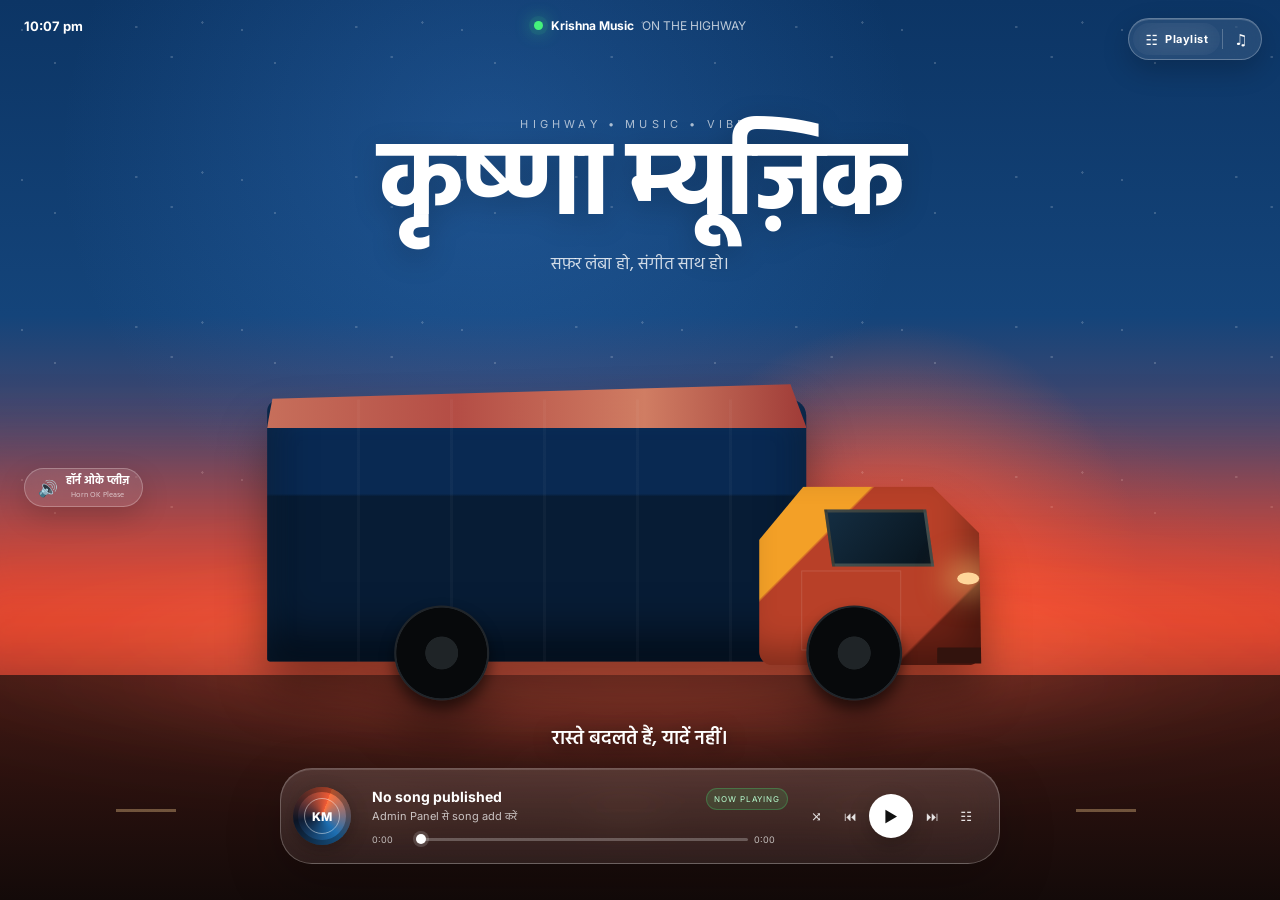
==== index.html @ d206cdb1 "Update index.html" ====
<!doctype html>
<html lang="hi">
<head>
  <meta charset="utf-8">
  <meta name="viewport" content="width=device-width,initial-scale=1,viewport-fit=cover">
  <meta name="theme-color" content="#061b3c">
  <title>Krishna Music — Highway Vibes</title>
  <meta name="description" content="Krishna Music — cinematic Indian highway music experience.">
  <link rel="preconnect" href="https://fonts.googleapis.com">
  <link rel="preconnect" href="https://fonts.gstatic.com" crossorigin>
  <link href="https://fonts.googleapis.com/css2?family=Hind:wght@400;500;600;700&family=Inter:wght@400;500;600;700;800&display=swap" rel="stylesheet">
  <link rel="stylesheet" href="style.css">
</head>
<body>
  <div class="scene" aria-hidden="true">
    <div class="sky-glow"></div>
    <div class="stars"></div>
    <div class="horizon"></div>
    <div class="road"></div>
    <div class="fog fog-a"></div>
    <div class="fog fog-b"></div>

    <div class="truck-wrap">
      <div class="truck">
        <div class="cargo">
          <div class="cargo-top"></div>
          <div class="cargo-lines"></div>
        </div>
        <div class="cab">
          <div class="windshield"></div>
          <div class="door"></div>
          <div class="bumper"></div>
          <div class="headlight"></div>
        </div>
        <div class="wheel w1"></div>
        <div class="wheel w2"></div>
      </div>
    </div>

    <div class="light-streak s1"></div>
    <div class="light-streak s2"></div>
  </div>

  <header class="topbar">
    <div id="clock" class="clock">--:--</div>

    <a class="brand-dot" href="#" aria-label="Krishna Music home">
      <span class="pulse-dot"></span>
      <strong>Krishna Music</strong>
     <span class="muted highway-status">
  <span class="highway-line"></span>
  ON THE HIGHWAY
</span>
    </a>

    <div class="top-media-pill">
  <button class="top-playlist-btn" id="topPlaylistBtn" type="button">
    <span class="playlist-icon">☷</span>
    <span>Playlist</span>
  </button>

  <span class="top-pill-divider"></span>

  <button class="sound-toggle" id="soundToggle" aria-label="Mute or unmute">
    <span id="soundIcon">♫</span>
  </button>
</div>
  </header>

  <main class="hero">
    <section class="title-zone">
      <p class="eyebrow">HIGHWAY • MUSIC • VIBES</p>
      <h1>कृष्णा म्यूज़िक</h1>
      <p class="tagline">सफ़र लंबा हो, संगीत साथ हो।</p>
    </section>

    <section class="quote-wrap" aria-live="polite">
      <p id="quote">रास्ते बदलते हैं, यादें नहीं।</p>
    </section>

    <section class="player glass">
      <div class="cover" aria-hidden="true">
        <div class="cover-ring"></div>
        <span>KM</span>
      </div>

      <div class="track-info">
        <div class="track-row">
          <div>
            <h2 id="trackTitle">Krishna Highway Mix</h2>
            <p id="trackArtist">Krishna Music</p>
          </div>
          <span class="track-badge">NOW PLAYING</span>
        </div>

        <div class="progress-wrap">
          <span id="currentTime">0:00</span>
          <input id="progress" type="range" min="0" max="100" value="0" aria-label="Song progress">
          <span id="duration">0:00</span>
        </div>
      </div>

      <div class="controls">
        <button class="ctrl" id="shuffleBtn" aria-label="Shuffle">⤨</button>
        <button class="ctrl" id="prevBtn" aria-label="Previous">⏮</button>
        <button class="play" id="playBtn" aria-label="Play or pause">▶</button>
        <button class="ctrl" id="nextBtn" aria-label="Next">⏭</button>
        <button class="ctrl" id="playlistBtn" aria-label="Playlist">☷</button>
      </div>
    </section>
  </main>

  <aside class="horn-pill" aria-label="Horn decoration">
    <button id="hornBtn" type="button">
      <span class="horn-icon">🔊</span>
      <span><strong>हॉर्न ओके प्लीज़</strong><small>Horn OK Please</small></span>
    </button>
  </aside>

  <div class="playlist-panel glass" id="playlistPanel" aria-hidden="true">
    <div class="playlist-head">
      <div>
        <small>KRISHNA MUSIC</small>
        <h3>Playlist</h3>
      </div>
      <button id="closePlaylist" aria-label="Close playlist">✕</button>
    </div>
    <div id="playlistList"></div>
    <div class="playlist-note-slider">
  <div class="playlist-note-track">
    🛣️ रास्ते बदलते रहें, संगीत चलता रहे। &nbsp;&nbsp; • &nbsp;&nbsp;
    🛣️ रास्ते बदलते रहें, संगीत चलता रहे।
  </div>
</div>
  </div>

  <audio id="audio" preload="metadata"></audio>
  <script src="app.js"></script>
</body>
</html>
---- style.css ----
:root{
  --bg1:#051936;
  --bg2:#0b3970;
  --sun:#ff7d43;
  --red:#e4472e;
  --glass:rgba(255,255,255,.11);
  --glass2:rgba(255,255,255,.18);
  --line:rgba(255,255,255,.28);
  --text:#fff;
  --muted:rgba(255,255,255,.72);
  --edge:24px;
}

*{box-sizing:border-box}
html,body{width:100%;height:100%;margin:0}
body{
  overflow:hidden;
  color:var(--text);
  background:#061a36;
  font-family:Inter,Hind,system-ui,sans-serif;
}
button,input{font:inherit}
button{color:inherit}
.scene{
  position:fixed; inset:0; overflow:hidden;
  background:
    radial-gradient(circle at 70% 63%, rgba(255,105,70,.72), transparent 23%),
    linear-gradient(180deg,#0c3565 0%,#14447a 35%,#a44c54 69%,#28110f 100%);
}
.sky-glow{
  position:absolute; inset:0;
  background:
    radial-gradient(ellipse at 38% 17%,rgba(63,135,220,.28),transparent 38%),
    radial-gradient(ellipse at 70% 70%,rgba(255,65,40,.28),transparent 30%);
  animation:breathe 8s ease-in-out infinite alternate;
}
.stars{
  position:absolute; inset:0 0 42% 0; opacity:.18;
  background-image:
    radial-gradient(circle at 10% 20%,#fff 0 1px,transparent 1.4px),
    radial-gradient(circle at 25% 42%,#fff 0 1px,transparent 1.4px),
    radial-gradient(circle at 62% 18%,#fff 0 1px,transparent 1.4px),
    radial-gradient(circle at 78% 38%,#fff 0 1px,transparent 1.4px),
    radial-gradient(circle at 92% 15%,#fff 0 1px,transparent 1.4px);
  background-size:220px 150px;
}
.horizon{
  position:absolute; left:-5%; right:-5%; bottom:18%;
  height:34%; filter:blur(32px);
  background:linear-gradient(180deg,rgba(255,84,51,.04),rgba(255,68,31,.82) 62%,rgba(110,33,23,.6));
}
.road{
  position:absolute; left:-10%; right:-10%; bottom:-6%;
  height:31%; background:linear-gradient(#3e1712,#090707);
  clip-path:polygon(4% 0,96% 0,100% 100%,0 100%);
}
.road::after{
  content:""; position:absolute; left:10%; right:10%; top:48%;
  height:3px; opacity:.35;
  background:repeating-linear-gradient(90deg,transparent 0 90px,#ffd394 90px 150px,transparent 150px 240px);
}
.fog{
  position:absolute; left:-10%; width:120%; height:26%; bottom:16%;
  filter:blur(22px); opacity:.75; mix-blend-mode:screen;
  background:radial-gradient(ellipse,rgba(255,82,58,.55),rgba(255,82,58,.1) 50%,transparent 72%);
}
.fog-a{animation:fogMove 16s linear infinite}
.fog-b{bottom:11%;opacity:.5;animation:fogMove 22s linear infinite reverse}

.truck-wrap{
  position:absolute;
  width:min(62vw,920px); height:min(31vw,430px);
  left:50%; top:47%;
  transform:translate(-50%,-15%);
  animation:truckFloat 5.5s ease-in-out infinite;
}
.truck{position:relative;width:100%;height:100%;filter:drop-shadow(0 30px 24px rgba(0,0,0,.38))}
.cargo{
  position:absolute; left:3%; top:9%; width:68%; height:66%;
  border-radius:12px 16px 4px 3px;
  background:linear-gradient(180deg,#092952 0 36%,#071c35 37% 100%);
  box-shadow:inset 0 -26px 45px rgba(0,0,0,.55), inset 0 10px 30px rgba(51,116,184,.24);
}
.cargo-top{
  position:absolute; left:0; top:-7%; width:100%; height:18%;
  background:linear-gradient(90deg,#c76f5b,#b44d45 35%,#d07d63 70%,#9f3b37);
  clip-path:polygon(1% 38%,97% 7%,100% 100%,0 100%);
  border-radius:15px 16px 0 0;
}
.cargo-lines{
  position:absolute;inset:0;opacity:.22;
  background:repeating-linear-gradient(90deg,transparent 0 90px,rgba(255,255,255,.14) 90px 93px);
}
.cab{
  position:absolute; right:7%; top:31%; width:28%; height:45%;
  background:linear-gradient(135deg,#f3a027 0 28%,#b84028 29% 78%,#692014 79%);
  clip-path:polygon(20% 0,78% 0,99% 26%,100% 100%,0 100%,0 30%);
  border-radius:14px;
  box-shadow:inset -16px -16px 32px rgba(0,0,0,.3);
}
.windshield{
  position:absolute;left:31%;top:13%;width:46%;height:32%;
  background:linear-gradient(135deg,#142d41,#08141d);
  border:3px solid rgba(255,215,140,.2);
  transform:skewX(8deg);
}
.door{
  position:absolute;left:19%;top:47%;width:45%;height:45%;
  border:1px solid rgba(255,255,255,.12);
}
.bumper{
  position:absolute;right:-5%;bottom:1%;width:25%;height:9%;
  background:#32130d;border-radius:2px 12px 12px 2px;
}
.headlight{
  position:absolute;right:1%;top:48%;width:10%;height:7%;
  border-radius:50%;
  background:#ffd69a;box-shadow:0 0 28px 12px rgba(255,203,116,.5);
}
.wheel{
  position:absolute;bottom:15%;width:12%;aspect-ratio:1;border-radius:50%;
  background:radial-gradient(circle,#1f2427 0 24%,#07090b 25% 67%,#20252a 68% 74%,#050607 75%);
  box-shadow:0 8px 14px rgba(0,0,0,.55);
}
.w1{left:19%}.w2{right:17%}
.light-streak{
  position:absolute;height:3px;border-radius:999px;filter:blur(1px);opacity:.35;
  background:linear-gradient(90deg,transparent,#ffd7aa,transparent);
  animation:streak 5s linear infinite;
}
.s1{width:38%;left:-40%;bottom:24%}.s2{width:24%;left:-30%;bottom:19%;animation-delay:2.4s}

.topbar{
  position:fixed;z-index:20;left:0;right:0;top:0;
  height:76px;padding:max(18px,env(safe-area-inset-top)) var(--edge) 0;
  display:grid;grid-template-columns:1fr auto 1fr;align-items:start;
  font-size:13px;
}
.clock{font-weight:700;text-transform:lowercase}
.brand-dot{justify-self:center;display:flex;gap:8px;align-items:center;color:#fff;text-decoration:none}
.brand-dot strong{font-size:12px}
.brand-dot .muted{color:var(--muted);font-size:12px}
.pulse-dot{width:9px;height:9px;border-radius:50%;background:#45f27b;box-shadow:0 0 0 5px rgba(69,242,123,.08),0 0 18px #45f27b;animation:pulse 1.8s infinite}
.glass-btn{
  justify-self:end;width:34px;height:34px;border-radius:50%;border:1px solid var(--line);
  background:rgba(255,255,255,.08);backdrop-filter:blur(14px);cursor:pointer
}

.hero{
  position:relative;z-index:10;min-height:100svh;
  display:flex;flex-direction:column;align-items:center;justify-content:space-between;
  padding:13vh 24px max(36px,env(safe-area-inset-bottom));
}
.title-zone{text-align:center;animation:rise .9s ease-out both}
.eyebrow{font-size:11px;letter-spacing:.38em;margin:0 0 8px;color:rgba(255,255,255,.65)}
.title-zone h1{
  margin:0;font-family:Hind,sans-serif;font-weight:700;
  font-size:clamp(64px,8.2vw,138px);line-height:.95;letter-spacing:-.04em;
  text-shadow:0 8px 30px rgba(0,0,0,.22);
}
.tagline{
  margin:12px 0 0;font-family:Hind,sans-serif;
  font-size:clamp(15px,1.3vw,21px);color:rgba(255,255,255,.8)
}
.quote-wrap{
  margin-top:auto;margin-bottom:14px;text-align:center;font-family:Hind,sans-serif;
  font-size:clamp(16px,1.5vw,24px);font-weight:600;text-shadow:0 4px 18px rgba(0,0,0,.5)
}
.quote-wrap p{margin:0}

.glass{
  background:linear-gradient(180deg,rgba(255,255,255,.15),rgba(255,255,255,.08));
  border:1px solid rgba(255,255,255,.24);
  box-shadow:0 20px 55px rgba(0,0,0,.22),inset 0 1px rgba(255,255,255,.14);
  backdrop-filter:blur(22px) saturate(130%);
}
.player{
  width:min(720px,92vw);min-height:96px;border-radius:32px;
  padding:11px 18px 11px 12px;display:grid;grid-template-columns:66px 1fr auto;gap:13px;align-items:center;
}
.cover{
  width:58px;height:58px;border-radius:50%;display:grid;place-items:center;
  background:conic-gradient(from 20deg,#ff733d,#1d6fb2,#101d34,#f05b35);
  box-shadow:inset 0 0 0 5px rgba(0,0,0,.3),0 5px 18px rgba(0,0,0,.25);
  font-weight:800;font-size:12px;position:relative;
}
.cover-ring{position:absolute;inset:11px;border:1px solid rgba(255,255,255,.45);border-radius:50%}
.track-info{min-width:0}
.track-row{display:flex;justify-content:space-between;gap:12px;align-items:start}
.track-info h2{font-size:14px;margin:0 0 3px;white-space:nowrap;overflow:hidden;text-overflow:ellipsis}
.track-info p{font-size:11px;margin:0;color:var(--muted)}
.track-badge{font-size:8px;letter-spacing:.11em;background:rgba(69,242,123,.12);border:1px solid rgba(69,242,123,.25);color:#b9ffd0;border-radius:999px;padding:5px 7px;white-space:nowrap}
.progress-wrap{margin-top:8px;display:grid;grid-template-columns:34px 1fr 34px;gap:8px;align-items:center;font-size:9px;color:rgba(255,255,255,.7)}
input[type=range]{appearance:none;width:100%;height:3px;border-radius:999px;background:rgba(255,255,255,.25);outline:none}
input[type=range]::-webkit-slider-thumb{appearance:none;width:10px;height:10px;border-radius:50%;background:#fff;box-shadow:0 0 0 3px rgba(255,255,255,.16)}
.controls{display:flex;align-items:center;gap:4px}
.ctrl,.play{border:0;background:transparent;cursor:pointer}
.ctrl{width:30px;height:30px;font-size:13px;opacity:.88}
.play{
  width:44px;height:44px;border-radius:50%;background:#fff;color:#111;
  display:grid;place-items:center;font-size:15px;box-shadow:0 8px 22px rgba(0,0,0,.24)
}

.horn-pill{position:fixed;z-index:20;left:24px;top:52%}
.horn-pill button{
  display:flex;align-items:center;gap:8px;padding:7px 13px;border-radius:999px;
  border:1px solid rgba(255,255,255,.25);background:rgba(255,255,255,.1);
  backdrop-filter:blur(16px);cursor:pointer;box-shadow:0 10px 28px rgba(0,0,0,.17)
}
.horn-pill strong,.horn-pill small{display:block;font-family:Hind,sans-serif;line-height:1}
.horn-pill strong{font-size:11px}.horn-pill small{font-size:8px;color:rgba(255,255,255,.65);margin-top:4px}

.playlist-panel{
  position:fixed;z-index:30;right:24px;bottom:24px;width:min(390px,calc(100vw - 32px));
  border-radius:26px;padding:20px;transform:translateY(125%);opacity:0;pointer-events:none;
  transition:.45s cubic-bezier(.2,.8,.2,1)
}
.playlist-panel.open{transform:none;opacity:1;pointer-events:auto}
.playlist-head{display:flex;justify-content:space-between;align-items:center;margin-bottom:12px}
.playlist-head small{letter-spacing:.18em;color:var(--muted)}
.playlist-head h3{margin:4px 0 0;font-size:24px}
.playlist-head button{border:0;background:rgba(255,255,255,.1);width:34px;height:34px;border-radius:50%;cursor:pointer}
.song-item{
  width:100%;border:0;background:rgba(255,255,255,.05);padding:11px 12px;margin:7px 0;border-radius:14px;
  display:flex;justify-content:space-between;text-align:left;cursor:pointer
}
.song-item.active{background:rgba(255,255,255,.14)}
.song-item span{font-size:12px;color:var(--muted)}
.playlist-note{font-size:11px;line-height:1.5;color:rgba(255,255,255,.65)}
code{color:#fff}

@keyframes breathe{to{transform:scale(1.04);opacity:.85}}
@keyframes pulse{0%,100%{transform:scale(1)}50%{transform:scale(1.45)}}
@keyframes fogMove{from{transform:translateX(-3%)}to{transform:translateX(7%)}}
@keyframes truckFloat{0%,100%{transform:translate(-50%,-15%) translateY(0)}50%{transform:translate(-50%,-15%) translateY(-8px)}}
@keyframes streak{from{transform:translateX(0)}to{transform:translateX(390vw)}}
@keyframes rise{from{opacity:0;transform:translateY(26px)}to{opacity:1;transform:none}}

@media (max-width:760px){
  :root{--edge:16px}
  .topbar{height:64px}
  .brand-dot .muted{display:none}
  .hero{padding-top:15vh;padding-bottom:26px}
  .eyebrow{font-size:9px}
  .tagline{font-size:14px}
  .truck-wrap{width:112vw;height:58vw;left:47%;top:43%}
  .player{grid-template-columns:56px 1fr;grid-template-areas:"cover info" "controls controls";padding:10px 12px;border-radius:26px}
  .cover{grid-area:cover;width:50px;height:50px}
  .track-info{grid-area:info}
  .controls{grid-area:controls;justify-content:center;margin-top:3px}
  .track-badge{display:none}
  .horn-pill{left:12px;top:auto;bottom:145px}
  .horn-pill strong{font-size:10px}
  .quote-wrap{margin-bottom:10px}
}
@media (max-height:650px){
  .hero{padding-top:11vh;padding-bottom:14px}
  .tagline{display:none}
  .quote-wrap{margin-bottom:8px;font-size:15px}
  .player{min-height:82px}
}
/* ===== Krishna Music Playlist Message Slider ===== */

.playlist-note-slider {
  width: 100%;
  margin-top: 14px;
  overflow: hidden;
  border: 1px solid rgba(255,255,255,0.16);
  border-radius: 14px;
  background: rgba(255,255,255,0.07);
  padding: 9px 0;
  position: relative;
}

.playlist-note-track {
  display: inline-block;
  white-space: nowrap;
  padding-left: 100%;
  font-size: 12px;
  font-weight: 600;
  letter-spacing: .3px;
  color: rgba(255,255,255,.8);
  animation: krishnaNoteSlide 12s linear infinite;
}

@keyframes krishnaNoteSlide {
  from {
    transform: translateX(0);
  }
  to {
    transform: translateX(-100%);
  }
}

.playlist-note-slider:hover .playlist-note-track {
  animation-play-state: paused;
}
/* ===== Top Right Playlist Button ===== */

.top-playlist-btn{
  position:fixed;
  top:20px;
  right:68px;
  z-index:25;

  height:36px;
  padding:0 14px;

  display:flex;
  align-items:center;
  gap:7px;

  border-radius:999px;
  border:1px solid rgba(255,255,255,.28);

  background:rgba(255,255,255,.10);
  backdrop-filter:blur(16px);

  color:#fff;
  font-size:11px;
  font-weight:700;
  letter-spacing:.04em;

  cursor:pointer;

  box-shadow:
    0 8px 25px rgba(0,0,0,.20),
    inset 0 1px rgba(255,255,255,.16);

  animation:playlistBtnGlow 2.5s ease-in-out infinite;
  transition:.25s ease;
}

.top-playlist-btn:hover{
  transform:translateY(-2px) scale(1.04);
  background:rgba(255,255,255,.18);
}

.playlist-icon{
  font-size:15px;
  animation:playlistIconMove 1.8s ease-in-out infinite;
}

@keyframes playlistBtnGlow{
  0%,100%{
    box-shadow:
      0 8px 25px rgba(0,0,0,.20),
      0 0 0 0 rgba(255,255,255,.12);
  }

  50%{
    box-shadow:
      0 10px 30px rgba(0,0,0,.24),
      0 0 0 5px rgba(255,255,255,.05);
  }
}

@keyframes playlistIconMove{
  0%,100%{transform:translateX(0)}
  50%{transform:translateX(2px)}
}

@media(max-width:760px){
  .top-playlist-btn{
    right:58px;
    top:16px;
    height:32px;
    padding:0 10px;
    font-size:10px;
  }
}
/* ===== Premium Sound / Mute Button ===== */

.sound-toggle.glass-btn{
  position: fixed;
  top: 20px;
  right: 22px;
  z-index: 25;

  width: 38px;
  height: 38px;
  border-radius: 50%;

  display: grid;
  place-items: center;

  border: 1px solid rgba(255,255,255,.30);
  background: rgba(255,255,255,.10);
  backdrop-filter: blur(16px);

  box-shadow:
    0 8px 25px rgba(0,0,0,.20),
    inset 0 1px rgba(255,255,255,.18);

  cursor: pointer;
  transition: .25s ease;

  animation: soundGlow 2.4s ease-in-out infinite;
}

.sound-toggle.glass-btn:hover{
  transform: scale(1.08);
  background: rgba(255,255,255,.18);
}

.sound-toggle.glass-btn #soundIcon{
  font-size: 16px;
  display: inline-block;
  animation: soundBounce 1.8s ease-in-out infinite;
}

@keyframes soundGlow{
  0%,100%{
    box-shadow:
      0 8px 25px rgba(0,0,0,.20),
      0 0 0 0 rgba(255,255,255,.12);
  }

  50%{
    box-shadow:
      0 10px 30px rgba(0,0,0,.24),
      0 0 0 5px rgba(255,255,255,.05);
  }
}

@keyframes soundBounce{
  0%,100%{
    transform: scale(1);
  }

  50%{
    transform: scale(1.12);
  }
}

@media(max-width:760px){
  .sound-toggle.glass-btn{
    top:16px;
    right:16px;
    width:34px;
    height:34px;
  }

  .sound-toggle.glass-btn #soundIcon{
    font-size:14px;
  }
}
.horn-pill button{
  transition:.25s ease;
  animation:hornGlow 2.8s ease-in-out infinite;
}

.horn-pill button:hover{
  transform:translateY(-2px) scale(1.04);
  background:rgba(255,255,255,.16);
}

.horn-pill button:active{
  transform:scale(.96);
}

.horn-icon{
  display:inline-block;
  animation:hornShake 2.2s ease-in-out infinite;
}

@keyframes hornGlow{
  0%,100%{
    box-shadow:0 10px 28px rgba(0,0,0,.17);
  }
  50%{
    box-shadow:
      0 12px 32px rgba(0,0,0,.22),
      0 0 0 5px rgba(255,255,255,.05);
  }
}

@keyframes hornShake{
  0%,85%,100%{transform:rotate(0)}
  90%{transform:rotate(-10deg)}
  95%{transform:rotate(10deg)}
}
/* ===== Combined Playlist + Sound Pill ===== */

.top-media-pill{
  position:fixed;
  top:18px;
  right:18px;
  z-index:30;

  display:flex;
  align-items:center;
  gap:2px;

  height:42px;
  padding:4px;

  border-radius:999px;
  border:1px solid rgba(255,255,255,.28);

  background:rgba(255,255,255,.10);
  backdrop-filter:blur(18px);

  box-shadow:
    0 10px 28px rgba(0,0,0,.20),
    inset 0 1px rgba(255,255,255,.16);

  animation:mediaPillGlow 2.8s ease-in-out infinite;
}

/* Playlist */
.top-media-pill .top-playlist-btn{
  position:static;
  height:32px;

  padding:0 12px;

  display:flex;
  align-items:center;
  gap:7px;

  border:0;
  border-radius:999px;

  background:transparent;
  color:#fff;

  font-size:11px;
  font-weight:700;

  cursor:pointer;

  box-shadow:none;
  animation:none;
  transition:.25s ease;
}

/* Sound */
.top-media-pill .sound-toggle{
  position:static;

  width:32px;
  height:32px;

  display:grid;
  place-items:center;

  border:0;
  border-radius:50%;

  background:transparent;
  color:#fff;

  cursor:pointer;

  box-shadow:none;
  animation:none;
  transition:.25s ease;
}

/* Divider */
.top-pill-divider{
  width:1px;
  height:20px;
  background:rgba(255,255,255,.24);
}

/* Hover */
.top-media-pill button:hover{
  background:rgba(255,255,255,.14);
  transform:scale(1.04);
}

/* Playlist Icon */
.top-media-pill .playlist-icon{
  display:inline-block;
  font-size:14px;
  animation:playlistMiniMove 1.8s ease-in-out infinite;
}

/* Sound Icon */
.top-media-pill #soundIcon{
  display:inline-block;
  font-size:15px;
  animation:soundMiniPulse 1.7s ease-in-out infinite;
}

/* Main Pill Glow */
@keyframes mediaPillGlow{
  0%,100%{
    box-shadow:
      0 10px 28px rgba(0,0,0,.20),
      0 0 0 0 rgba(255,255,255,.10);
  }

  50%{
    box-shadow:
      0 12px 32px rgba(0,0,0,.24),
      0 0 0 5px rgba(255,255,255,.04);
  }
}

/* Playlist animation */
@keyframes playlistMiniMove{
  0%,100%{
    transform:translateX(0);
  }

  50%{
    transform:translateX(2px);
  }
}

/* Sound animation */
@keyframes soundMiniPulse{
  0%,100%{
    transform:scale(1);
  }

  50%{
    transform:scale(1.15);
  }
}

/* Mobile */
@media(max-width:760px){
  .top-media-pill{
    top:14px;
    right:14px;
    height:36px;
    padding:3px;
  }

  .top-media-pill .top-playlist-btn{
    height:28px;
    padding:0 9px;
    font-size:10px;
  }

  .top-media-pill .sound-toggle{
    width:28px;
    height:28px;
  }

  .top-pill-divider{
    height:17px;
  }
}
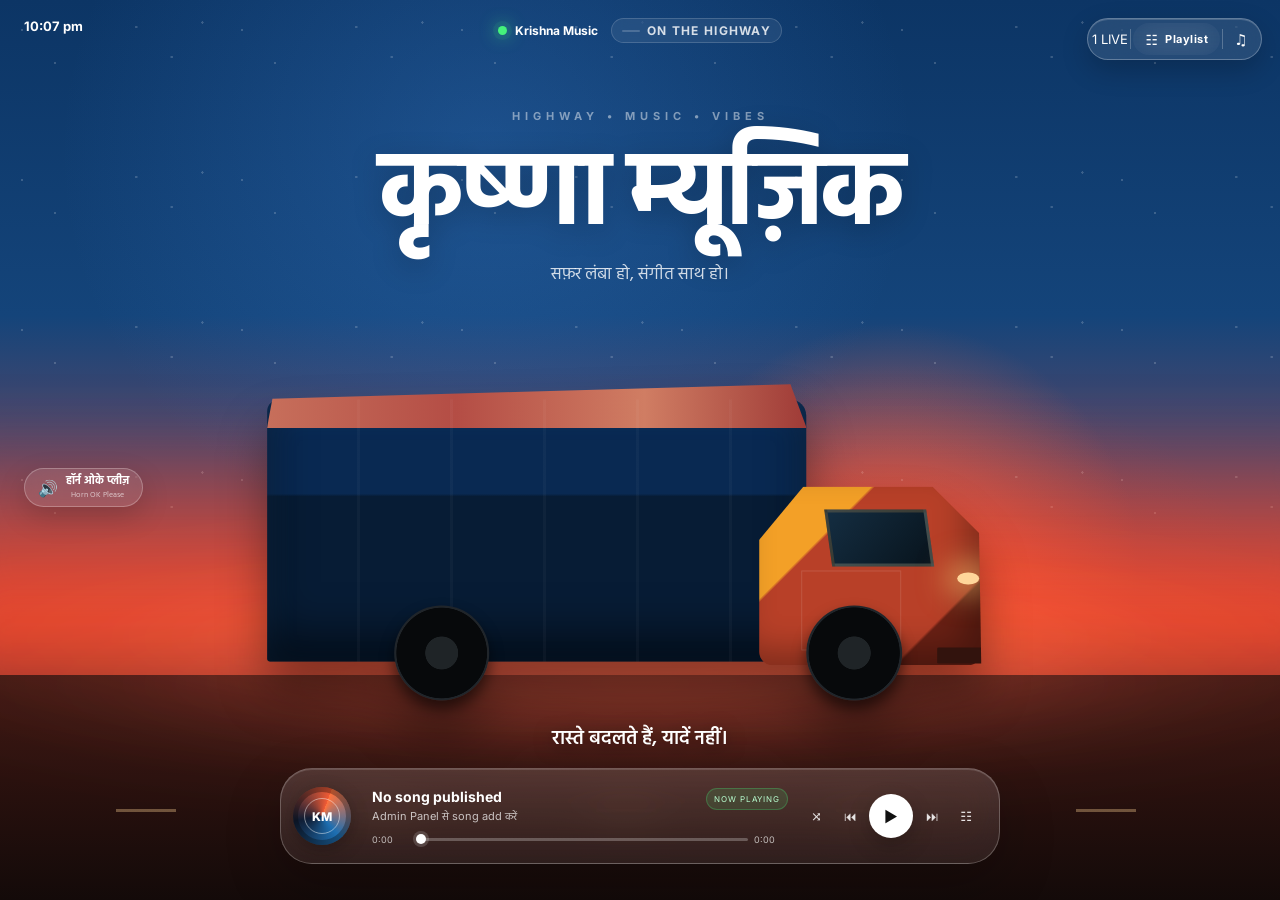
==== commit 7798dc13: "Update index.html" ====
--- a/index.html
+++ b/index.html
@@ -53,7 +53,16 @@
 </span>
     </a>
 
-    <div class="top-media-pill">
+   <div class="top-media-pill">
+
+  <div class="top-live-listeners">
+    <span class="live-user-dot"></span>
+    <span id="liveListenerCount">1</span>
+    <span>LIVE</span>
+  </div>
+
+  <span class="top-pill-divider"></span>
+
   <button class="top-playlist-btn" id="topPlaylistBtn" type="button">
     <span class="playlist-icon">☷</span>
     <span>Playlist</span>
@@ -64,6 +73,7 @@
   <button class="sound-toggle" id="soundToggle" aria-label="Mute or unmute">
     <span id="soundIcon">♫</span>
   </button>
+
 </div>
   </header>
 
--- a/style.css
+++ b/style.css
@@ -646,3 +646,80 @@
     height:17px;
   }
 }
+/* ===== ON THE HIGHWAY PREMIUM STATUS ===== */
+
+.highway-status{
+  position:relative;
+  display:inline-flex;
+  align-items:center;
+  gap:7px;
+
+  padding:4px 10px;
+  margin-left:5px;
+
+  border:1px solid rgba(255,255,255,.16);
+  border-radius:999px;
+
+  background:rgba(255,255,255,.07);
+  backdrop-filter:blur(8px);
+
+  color:rgba(255,255,255,.82) !important;
+
+  font-size:9px;
+  font-weight:700;
+  letter-spacing:1.3px;
+  text-transform:uppercase;
+
+  overflow:hidden;
+}
+
+/* moving highway line */
+.highway-line{
+  width:18px;
+  height:2px;
+  position:relative;
+  overflow:hidden;
+
+  border-radius:10px;
+  background:rgba(255,255,255,.18);
+}
+
+.highway-line::after{
+  content:"";
+  position:absolute;
+  width:7px;
+  height:2px;
+
+  left:-8px;
+  top:0;
+
+  border-radius:10px;
+  background:#fff;
+
+  animation:highwayDrive 1.3s linear infinite;
+}
+
+@keyframes highwayDrive{
+  0%{
+    left:-8px;
+  }
+
+  100%{
+    left:20px;
+  }
+}
+/* ===== Fix HIGHWAY • MUSIC • VIBES spacing ===== */
+
+.eyebrow{
+  display:block;
+  margin-bottom:18px !important;
+  transform:translateY(-8px);
+  letter-spacing:5px;
+  font-size:11px;
+  font-weight:700;
+  opacity:.72;
+}
+
+.title-zone h1{
+  margin-top:0 !important;
+}
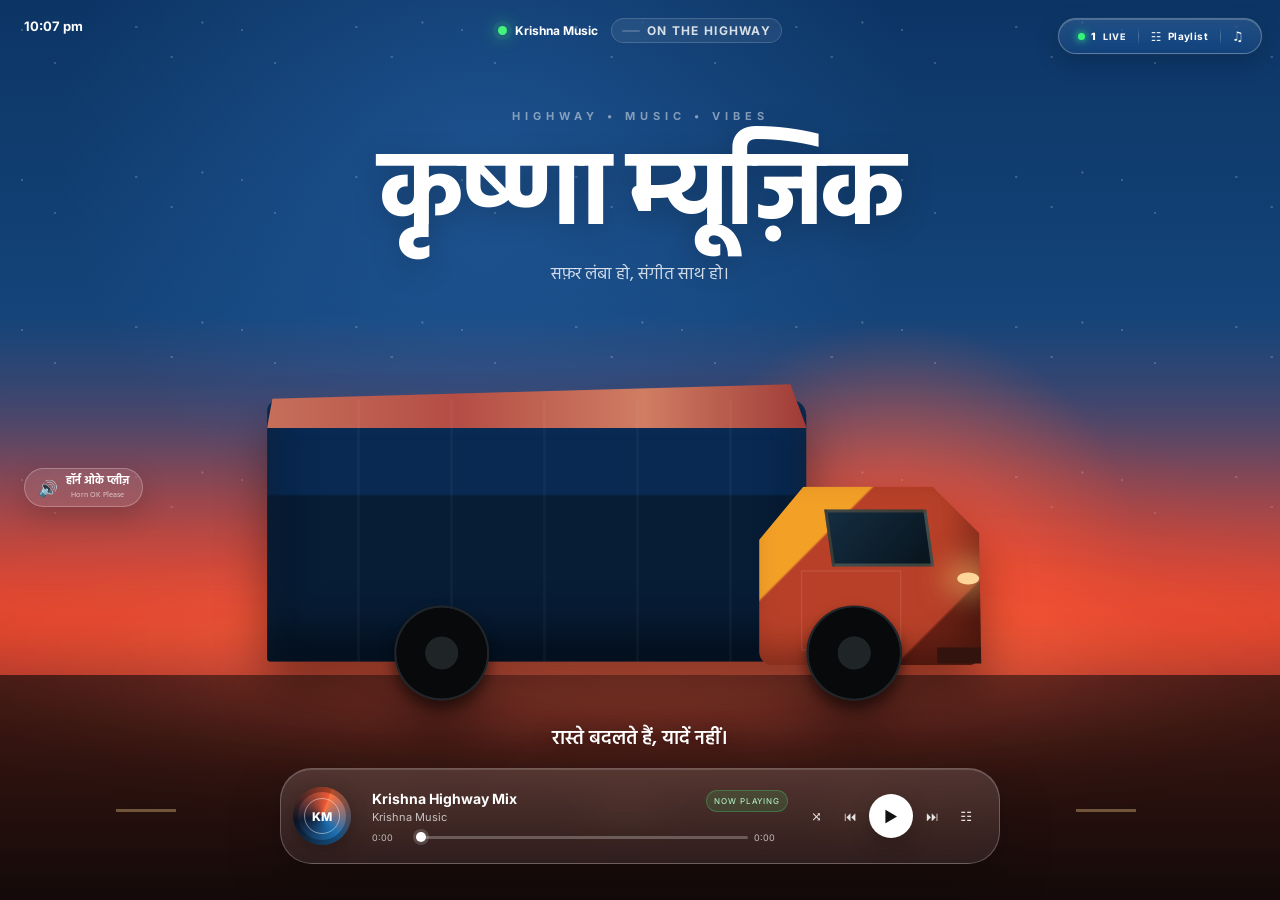
==== commit a25d9b27: "Add files via upload" ====
--- a/index.html
+++ b/index.html
@@ -135,6 +135,13 @@
       </div>
       <button id="closePlaylist" aria-label="Close playlist">✕</button>
     </div>
+    <div class="youtube-embed-wrap" id="youtubeEmbedWrap">
+      <div id="youtubePlayer"></div>
+    </div>
+    <div class="youtube-playlist-status">
+      <span class="yt-dot"></span>
+      <span>YouTube Music • Indian truck on the road</span>
+    </div>
     <div id="playlistList"></div>
     <div class="playlist-note-slider">
   <div class="playlist-note-track">
@@ -144,7 +151,7 @@
 </div>
   </div>
 
-  <audio id="audio" preload="metadata"></audio>
+  <script src="https://www.youtube.com/iframe_api"></script>
   <script src="app.js"></script>
 </body>
 </html>
--- a/style.css
+++ b/style.css
@@ -723,3 +723,354 @@
 .title-zone h1{
   margin-top:0 !important;
 }
+/* ===== Thin Top Media Pill ===== */
+
+.top-media-pill{
+  height:28px !important;
+  padding:2px 7px !important;
+
+  border-radius:999px !important;
+  border:1px solid rgba(255,255,255,.22) !important;
+
+  background:rgba(255,255,255,.07) !important;
+  backdrop-filter:blur(10px);
+
+  display:flex;
+  align-items:center;
+  gap:3px;
+
+  box-shadow:
+    0 5px 14px rgba(0,0,0,.14),
+    inset 0 1px rgba(255,255,255,.10);
+}
+
+.top-live-listeners{
+  height:24px !important;
+  padding:0 8px !important;
+  font-size:9px !important;
+}
+
+.top-media-pill .top-playlist-btn{
+  height:24px !important;
+  padding:0 8px !important;
+
+  font-size:9px !important;
+  gap:5px !important;
+}
+
+.top-media-pill .sound-toggle{
+  width:25px !important;
+  height:24px !important;
+
+  font-size:13px !important;
+}
+
+.top-pill-divider{
+  height:14px !important;
+  opacity:.75;
+}
+
+.live-user-dot{
+  width:6px !important;
+  height:6px !important;
+}
+
+.top-media-pill .playlist-icon{
+  font-size:11px !important;
+}
+
+.top-media-pill #soundIcon{
+  font-size:12px !important;
+}
+/* ===== Final Fix: Live + Playlist + Sound Pill ===== */
+
+.top-media-pill{
+  height:34px !important;
+  padding:3px 8px !important;
+
+  border-radius:999px !important;
+  border:1px solid rgba(255,255,255,.24) !important;
+
+  background:rgba(255,255,255,.08) !important;
+  backdrop-filter:blur(12px);
+
+  gap:3px !important;
+
+  box-shadow:
+    0 6px 18px rgba(0,0,0,.16),
+    inset 0 1px 0 rgba(255,255,255,.12) !important;
+}
+
+.top-live-listeners{
+  height:28px !important;
+  padding:0 9px !important;
+  font-size:9px !important;
+  gap:5px !important;
+}
+
+.top-media-pill .top-playlist-btn{
+  height:28px !important;
+  padding:0 10px !important;
+  font-size:10px !important;
+  gap:6px !important;
+}
+
+.top-media-pill .sound-toggle{
+  width:29px !important;
+  height:28px !important;
+  font-size:14px !important;
+}
+
+.top-pill-divider{
+  height:17px !important;
+  background:rgba(255,255,255,.22) !important;
+}
+
+.live-user-dot{
+  width:7px !important;
+  height:7px !important;
+}
+
+.top-media-pill .playlist-icon{
+  font-size:12px !important;
+}
+
+.top-media-pill #soundIcon{
+  font-size:13px !important;
+}
+/* ===== FINAL PREMIUM TOP MEDIA PILL ===== */
+
+.top-media-pill{
+  height:36px !important;
+  padding:3px 8px !important;
+
+  display:flex !important;
+  align-items:center !important;
+  gap:0 !important;
+
+  border-radius:999px !important;
+  border:1px solid rgba(255,255,255,.26) !important;
+
+  background:
+    linear-gradient(
+      180deg,
+      rgba(255,255,255,.12),
+      rgba(255,255,255,.055)
+    ) !important;
+
+  backdrop-filter:blur(16px) saturate(140%) !important;
+
+  box-shadow:
+    0 8px 24px rgba(0,0,0,.18),
+    inset 0 1px 0 rgba(255,255,255,.18),
+    0 0 0 1px rgba(255,255,255,.03) !important;
+
+  overflow:hidden !important;
+}
+
+
+/* ===== LIVE AREA ===== */
+
+.top-live-listeners{
+  height:30px !important;
+  padding:0 11px !important;
+
+  display:flex !important;
+  align-items:center !important;
+  gap:6px !important;
+
+  border:0 !important;
+  border-radius:0 !important;
+  background:transparent !important;
+
+  color:rgba(255,255,255,.92) !important;
+  font-size:9px !important;
+  font-weight:800 !important;
+  letter-spacing:.7px !important;
+}
+
+.live-user-dot{
+  width:7px !important;
+  height:7px !important;
+
+  border-radius:50% !important;
+  background:#34f47b !important;
+
+  box-shadow:
+    0 0 7px rgba(52,244,123,.95),
+    0 0 14px rgba(52,244,123,.45) !important;
+
+  animation:premiumLivePulse 1.5s ease-in-out infinite !important;
+}
+
+#liveListenerCount{
+  font-size:10px !important;
+  font-weight:900 !important;
+  color:#fff !important;
+}
+
+
+/* ===== PLAYLIST - REMOVE INNER PILL ===== */
+
+.top-media-pill .top-playlist-btn{
+  position:static !important;
+
+  height:30px !important;
+  padding:0 11px !important;
+
+  display:flex !important;
+  align-items:center !important;
+  gap:6px !important;
+
+  border:0 !important;
+  outline:0 !important;
+  border-radius:0 !important;
+
+  background:transparent !important;
+
+  box-shadow:none !important;
+  animation:none !important;
+
+  color:#fff !important;
+  font-size:10px !important;
+  font-weight:700 !important;
+
+  cursor:pointer !important;
+}
+
+
+/* ===== SOUND - NO EXTRA CIRCLE ===== */
+
+.top-media-pill .sound-toggle{
+  position:static !important;
+
+  width:31px !important;
+  height:30px !important;
+
+  display:grid !important;
+  place-items:center !important;
+
+  border:0 !important;
+  outline:0 !important;
+  border-radius:0 !important;
+
+  background:transparent !important;
+
+  box-shadow:none !important;
+  animation:none !important;
+
+  cursor:pointer !important;
+}
+
+
+/* ===== DIVIDERS ===== */
+
+.top-pill-divider{
+  width:1px !important;
+  height:17px !important;
+
+  margin:0 1px !important;
+
+  background:linear-gradient(
+    transparent,
+    rgba(255,255,255,.32),
+    transparent
+  ) !important;
+}
+
+
+/* ===== ICONS ===== */
+
+.top-media-pill .playlist-icon{
+  font-size:12px !important;
+  opacity:.9;
+}
+
+.top-media-pill #soundIcon{
+  font-size:13px !important;
+  opacity:.95;
+}
+
+
+/* ===== HOVER ONLY - NO NEW PILL ===== */
+
+.top-media-pill .top-playlist-btn:hover,
+.top-media-pill .sound-toggle:hover{
+  background:rgba(255,255,255,.06) !important;
+  border-radius:0 !important;
+  transform:none !important;
+}
+
+
+/* ===== LIVE ANIMATION ===== */
+
+@keyframes premiumLivePulse{
+  0%,100%{
+    transform:scale(1);
+    opacity:1;
+  }
+
+  50%{
+    transform:scale(1.28);
+    opacity:.72;
+  }
+}
+/* ONLY REMOVE PLAYLIST INNER BACKGROUND */
+.top-media-pill .top-playlist-btn,
+.top-media-pill .top-playlist-btn:hover,
+.top-media-pill .top-playlist-btn:focus,
+.top-media-pill .top-playlist-btn:active{
+    background: transparent !important;
+    background-color: transparent !important;
+    box-shadow: none !important;
+    border: none !important;
+    outline: none !important;
+}
+/* ===== FORCE REMOVE PLAYLIST BOX ONLY ===== */
+
+.top-media-pill #topPlaylistBtn,
+.top-media-pill #topPlaylistBtn:hover,
+.top-media-pill #topPlaylistBtn:focus,
+.top-media-pill #topPlaylistBtn:active {
+    background: none !important;
+    background-image: none !important;
+    background-color: transparent !important;
+
+    border: 0 !important;
+    outline: 0 !important;
+    box-shadow: none !important;
+
+    border-radius: 0 !important;
+    filter: none !important;
+    backdrop-filter: none !important;
+}
+
+/* Agar box ::before / ::after se aa raha ho */
+.top-media-pill #topPlaylistBtn::before,
+.top-media-pill #topPlaylistBtn::after {
+    content: none !important;
+    display: none !important;
+    background: none !important;
+    box-shadow: none !important;
+    border: 0 !important;
+}
+
+/* Playlist ke andar ke elements ka background bhi remove */
+.top-media-pill #topPlaylistBtn span,
+.top-media-pill #topPlaylistBtn .playlist-icon {
+    background: transparent !important;
+    background-image: none !important;
+    border: 0 !important;
+    box-shadow: none !important;
+}
+
+
+/* ===== YOUTUBE MUSIC PLAYLIST INTEGRATION ===== */
+.youtube-embed-wrap{width:100%;aspect-ratio:16/9;border-radius:16px;overflow:hidden;background:#000;margin:4px 0 10px;box-shadow:0 12px 28px rgba(0,0,0,.22)}
+.youtube-embed-wrap iframe{width:100%;height:100%;display:block;border:0}
+.youtube-playlist-status{display:flex;align-items:center;gap:8px;padding:8px 10px;margin-bottom:8px;border:1px solid rgba(255,255,255,.1);border-radius:12px;background:rgba(255,255,255,.05);font-size:11px;color:rgba(255,255,255,.72)}
+.yt-dot{width:7px;height:7px;border-radius:50%;background:#ff0033;box-shadow:0 0 10px rgba(255,0,51,.7);flex:0 0 auto}
+#playlistList{max-height:180px;overflow:auto;padding-right:2px}
+.song-item{color:#fff}
+.song-item strong{font-weight:700}
+@media(max-width:600px){.playlist-panel{right:16px;bottom:16px;padding:16px}.youtube-embed-wrap{border-radius:14px}}
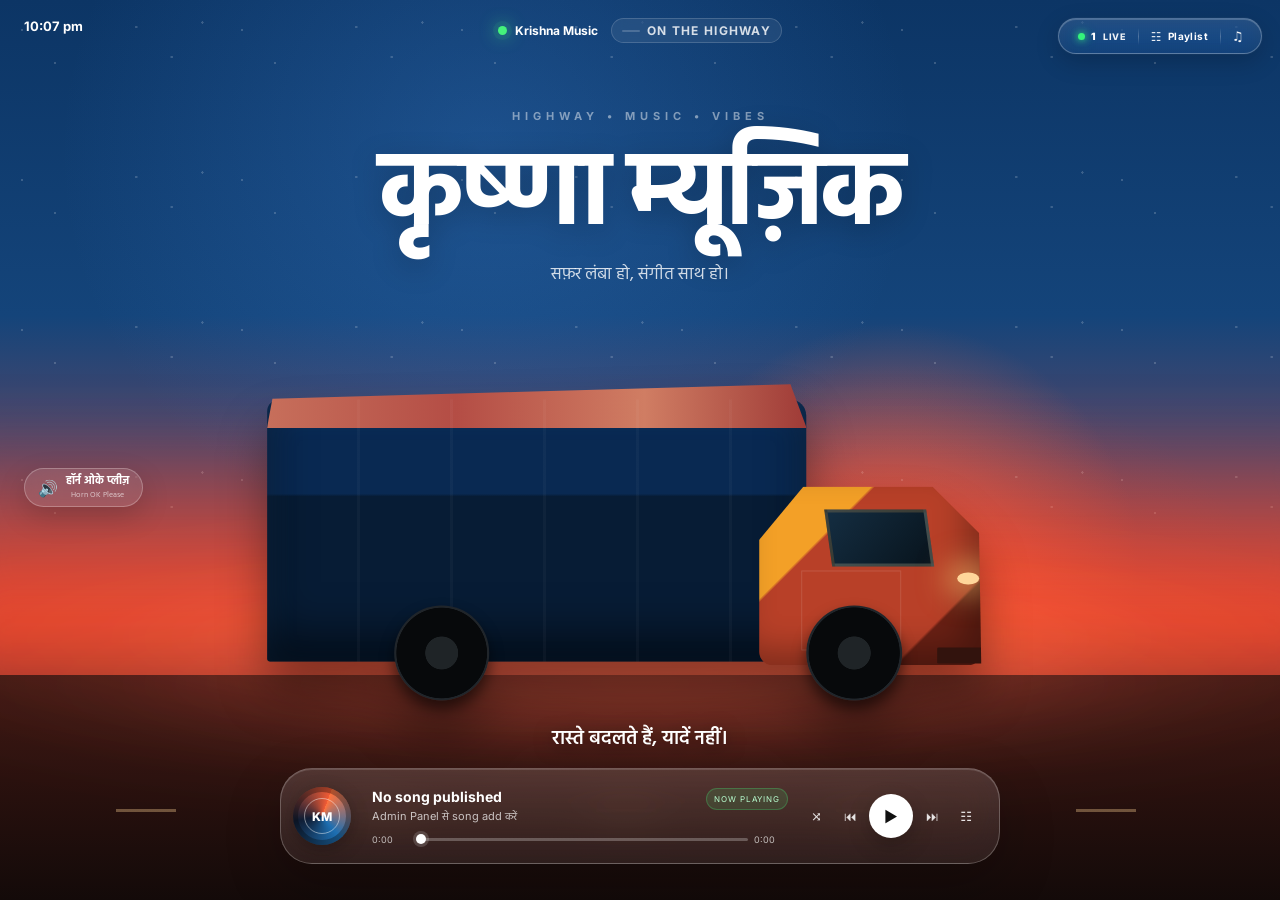
==== commit fe552793: "Add files via upload" ====
--- a/index.html
+++ b/index.html
@@ -135,13 +135,6 @@
       </div>
       <button id="closePlaylist" aria-label="Close playlist">✕</button>
     </div>
-    <div class="youtube-embed-wrap" id="youtubeEmbedWrap">
-      <div id="youtubePlayer"></div>
-    </div>
-    <div class="youtube-playlist-status">
-      <span class="yt-dot"></span>
-      <span>YouTube Music • Indian truck on the road</span>
-    </div>
     <div id="playlistList"></div>
     <div class="playlist-note-slider">
   <div class="playlist-note-track">
@@ -151,7 +144,7 @@
 </div>
   </div>
 
-  <script src="https://www.youtube.com/iframe_api"></script>
+  <audio id="audio" preload="metadata"></audio>
   <script src="app.js"></script>
 </body>
 </html>
--- a/style.css
+++ b/style.css
@@ -1063,14 +1063,3 @@
     border: 0 !important;
     box-shadow: none !important;
 }
-
-
-/* ===== YOUTUBE MUSIC PLAYLIST INTEGRATION ===== */
-.youtube-embed-wrap{width:100%;aspect-ratio:16/9;border-radius:16px;overflow:hidden;background:#000;margin:4px 0 10px;box-shadow:0 12px 28px rgba(0,0,0,.22)}
-.youtube-embed-wrap iframe{width:100%;height:100%;display:block;border:0}
-.youtube-playlist-status{display:flex;align-items:center;gap:8px;padding:8px 10px;margin-bottom:8px;border:1px solid rgba(255,255,255,.1);border-radius:12px;background:rgba(255,255,255,.05);font-size:11px;color:rgba(255,255,255,.72)}
-.yt-dot{width:7px;height:7px;border-radius:50%;background:#ff0033;box-shadow:0 0 10px rgba(255,0,51,.7);flex:0 0 auto}
-#playlistList{max-height:180px;overflow:auto;padding-right:2px}
-.song-item{color:#fff}
-.song-item strong{font-weight:700}
-@media(max-width:600px){.playlist-panel{right:16px;bottom:16px;padding:16px}.youtube-embed-wrap{border-radius:14px}}
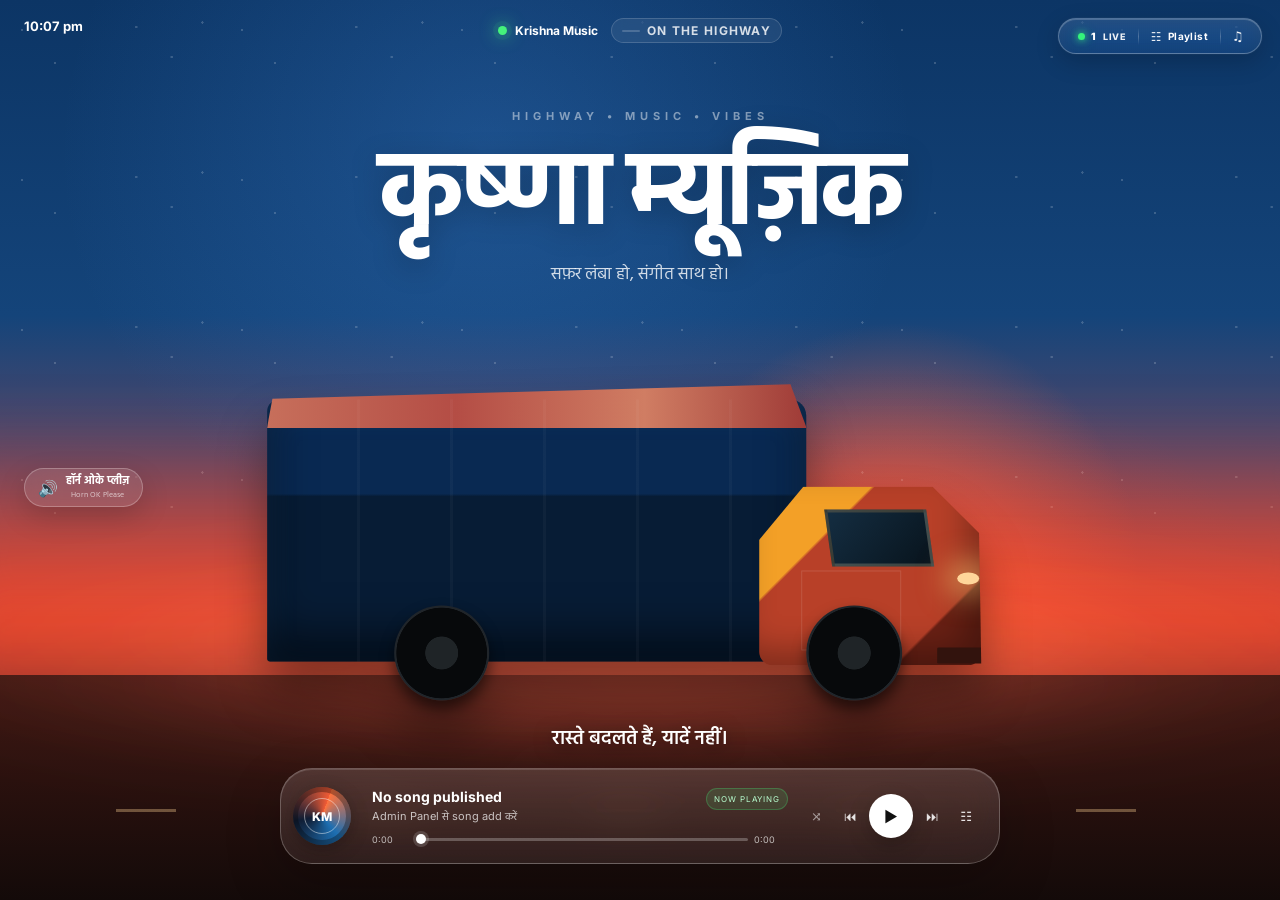
==== commit 7b556db5: "Add files via upload" ====
--- a/index.html
+++ b/index.html
@@ -128,20 +128,35 @@
   </aside>
 
   <div class="playlist-panel glass" id="playlistPanel" aria-hidden="true">
-    <div class="playlist-head">
-      <div>
-        <small>KRISHNA MUSIC</small>
-        <h3>Playlist</h3>
+    <div class="playlist-window-bar">
+      <div class="playlist-window-title">
+        <span class="playlist-folder-icon">▣</span>
+        <div>
+          <small>KRISHNA MUSIC</small>
+          <h3>Playlist</h3>
+        </div>
       </div>
-      <button id="closePlaylist" aria-label="Close playlist">✕</button>
+      <button id="closePlaylist" class="playlist-close" aria-label="Close playlist">✕</button>
     </div>
-    <div id="playlistList"></div>
-    <div class="playlist-note-slider">
-  <div class="playlist-note-track">
-    🛣️ रास्ते बदलते रहें, संगीत चलता रहे। &nbsp;&nbsp; • &nbsp;&nbsp;
-    🛣️ रास्ते बदलते रहें, संगीत चलता रहे।
-  </div>
-</div>
+
+    <div class="playlist-toolbar" role="tablist" aria-label="Playlist views">
+      <button class="playlist-tab active" type="button" data-filter="all">All Songs</button>
+      <button class="playlist-tab" type="button" data-filter="recent">Recent</button>
+      <button class="playlist-tab" type="button" data-filter="favorites">Favorites</button>
+    </div>
+
+    <div class="playlist-file-header">
+      <span>NAME</span><span>ARTIST</span><span></span>
+    </div>
+
+    <div class="playlist-scroll-shell">
+      <div id="playlistList" class="playlist-file-list"></div>
+    </div>
+
+    <div class="playlist-footer">
+      <span id="playlistCount">0 songs</span>
+      <span>Krishna Music Library</span>
+    </div>
   </div>
 
   <audio id="audio" preload="metadata"></audio>
--- a/style.css
+++ b/style.css
@@ -1063,3 +1063,84 @@
     border: 0 !important;
     box-shadow: none !important;
 }
+
+/* ===== COMPACT DESKTOP FILE-MANAGER PLAYLIST ===== */
+.playlist-panel{
+  right:22px !important;
+  bottom:22px !important;
+  width:min(360px,calc(100vw - 28px)) !important;
+  height:470px !important;
+  padding:0 !important;
+  border-radius:20px !important;
+  overflow:hidden !important;
+  display:flex !important;
+  flex-direction:column !important;
+  background:linear-gradient(180deg,rgba(19,43,77,.92),rgba(47,23,20,.90)) !important;
+  border:1px solid rgba(255,255,255,.22) !important;
+  box-shadow:0 24px 70px rgba(0,0,0,.36),inset 0 1px rgba(255,255,255,.16) !important;
+  backdrop-filter:blur(22px) saturate(140%) !important;
+}
+
+.playlist-window-bar{
+  min-height:66px;
+  padding:13px 14px;
+  display:flex;
+  align-items:center;
+  justify-content:space-between;
+  border-bottom:1px solid rgba(255,255,255,.10);
+  background:linear-gradient(180deg,rgba(255,255,255,.08),rgba(255,255,255,.025));
+}
+.playlist-window-title{display:flex;align-items:center;gap:10px;min-width:0}
+.playlist-folder-icon{
+  width:32px;height:32px;border-radius:10px;display:grid;place-items:center;
+  background:linear-gradient(135deg,#ff9b4b,#ff6b45);color:#fff;font-size:14px;
+  box-shadow:0 8px 20px rgba(255,104,69,.25)
+}
+.playlist-window-title small{display:block;font-size:8px;letter-spacing:.18em;color:rgba(255,255,255,.55);font-weight:800}
+.playlist-window-title h3{margin:2px 0 0;font-size:18px;line-height:1.1}
+.playlist-close{width:30px;height:30px;border:1px solid rgba(255,255,255,.12);border-radius:9px;background:rgba(255,255,255,.06);cursor:pointer;transition:.2s ease}
+.playlist-close:hover{background:rgba(255,90,70,.18);transform:rotate(4deg)}
+
+.playlist-toolbar{display:flex;gap:6px;padding:10px 12px 8px;border-bottom:1px solid rgba(255,255,255,.08)}
+.playlist-tab{border:1px solid rgba(255,255,255,.10);background:rgba(255,255,255,.04);padding:6px 9px;border-radius:9px;font-size:10px;font-weight:700;color:rgba(255,255,255,.68);cursor:pointer;transition:.2s ease}
+.playlist-tab:hover{background:rgba(255,255,255,.08);color:#fff}
+.playlist-tab.active{background:rgba(255,255,255,.13);color:#fff;border-color:rgba(255,255,255,.18)}
+
+.playlist-file-header{display:grid;grid-template-columns:1.4fr .9fr 24px;gap:8px;padding:7px 14px 6px;color:rgba(255,255,255,.42);font-size:8px;font-weight:800;letter-spacing:.12em;border-bottom:1px solid rgba(255,255,255,.07)}
+.playlist-scroll-shell{flex:1;min-height:0;overflow-y:auto;overflow-x:hidden;padding:4px 5px 5px 6px;scrollbar-gutter:stable}
+.playlist-scroll-shell::-webkit-scrollbar{width:8px}
+.playlist-scroll-shell::-webkit-scrollbar-track{background:transparent}
+.playlist-scroll-shell::-webkit-scrollbar-thumb{background:rgba(255,255,255,.18);border-radius:999px;border:2px solid transparent;background-clip:padding-box}
+.playlist-scroll-shell::-webkit-scrollbar-thumb:hover{background:rgba(255,255,255,.28);background-clip:padding-box}
+
+.playlist-file-list{display:flex;flex-direction:column;gap:3px}
+.playlist-panel .song-item{
+  margin:0 !important;
+  padding:8px 9px !important;
+  border-radius:10px !important;
+  display:grid !important;
+  grid-template-columns:1.4fr .9fr 24px !important;
+  gap:8px !important;
+  align-items:center !important;
+  background:transparent !important;
+  border:1px solid transparent !important;
+  min-height:48px;
+  transition:.18s ease;
+}
+.playlist-panel .song-item:hover{background:rgba(255,255,255,.07) !important;border-color:rgba(255,255,255,.08) !important;transform:translateX(2px)}
+.playlist-panel .song-item.active{background:linear-gradient(90deg,rgba(75,146,220,.24),rgba(255,112,74,.14)) !important;border-color:rgba(255,255,255,.13) !important;box-shadow:inset 3px 0 #ff8b48}
+.playlist-panel .song-title-cell,.playlist-panel .song-artist-cell{min-width:0}
+.playlist-panel .song-title-cell strong,.playlist-panel .song-artist-cell span{display:block;white-space:nowrap;overflow:hidden;text-overflow:ellipsis}
+.playlist-panel .song-title-cell strong{font-size:11px;color:#fff}
+.playlist-panel .song-artist-cell span{font-size:9px;color:rgba(255,255,255,.58)}
+.playlist-panel .song-play-cell{display:grid;place-items:center;color:rgba(255,255,255,.7);font-size:10px}
+.playlist-panel .song-item.active .song-play-cell{color:#8dffb2}
+
+.playlist-footer{min-height:36px;padding:8px 12px;display:flex;align-items:center;justify-content:space-between;gap:10px;border-top:1px solid rgba(255,255,255,.08);font-size:8.5px;color:rgba(255,255,255,.52);background:rgba(0,0,0,.08)}
+
+@media(max-width:760px){
+  .playlist-panel{right:10px !important;bottom:12px !important;width:calc(100vw - 20px) !important;height:min(430px,72vh) !important;border-radius:18px !important}
+  .playlist-window-bar{min-height:60px;padding:11px 12px}
+  .playlist-file-header{grid-template-columns:1.35fr .8fr 22px}
+  .playlist-panel .song-item{grid-template-columns:1.35fr .8fr 22px !important}
+}
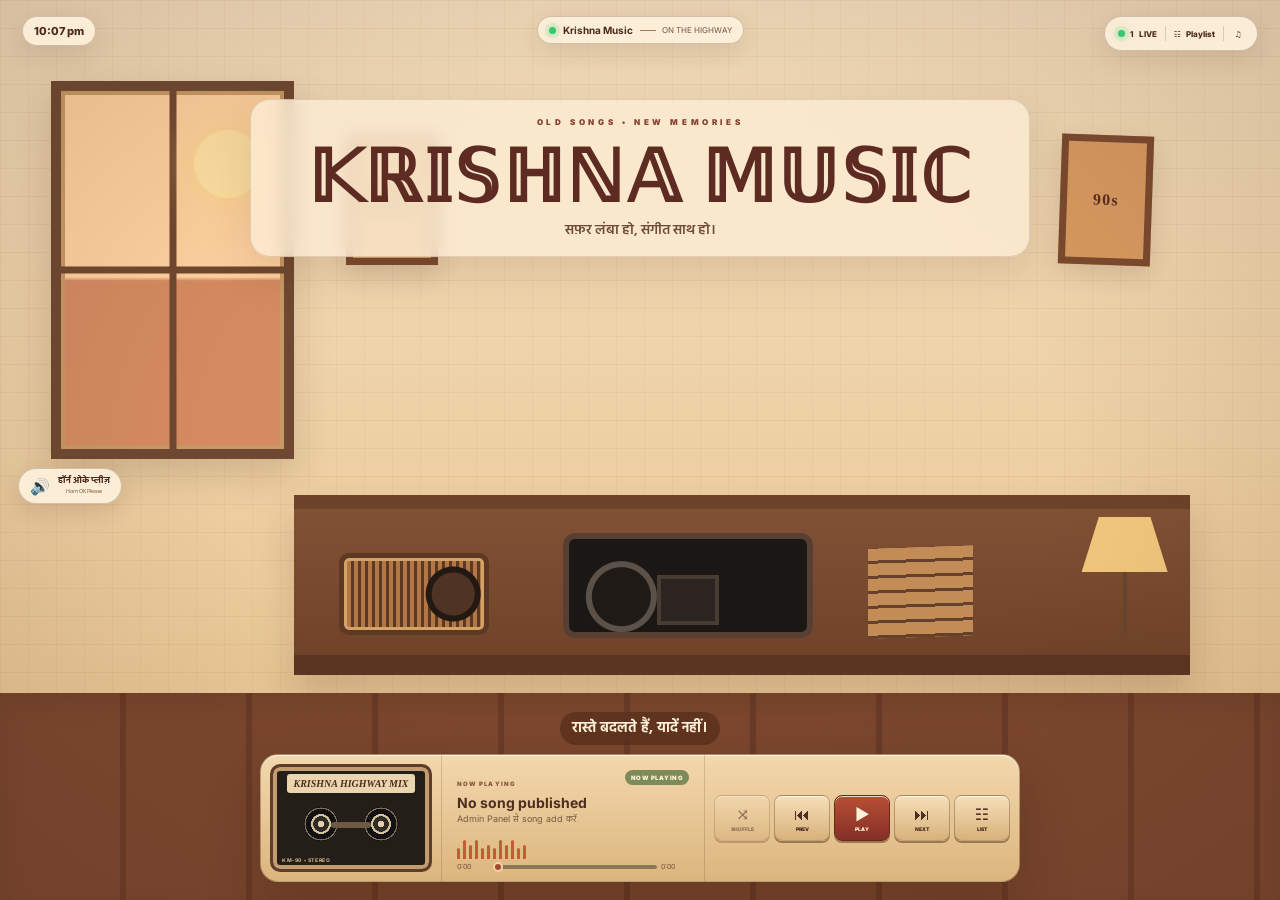
==== commit d22b6b21: "Add files via upload" ====
--- a/index.html
+++ b/index.html
@@ -13,32 +13,18 @@
 </head>
 <body>
   <div class="scene" aria-hidden="true">
-    <div class="sky-glow"></div>
-    <div class="stars"></div>
-    <div class="horizon"></div>
-    <div class="road"></div>
-    <div class="fog fog-a"></div>
-    <div class="fog fog-b"></div>
-
-    <div class="truck-wrap">
-      <div class="truck">
-        <div class="cargo">
-          <div class="cargo-top"></div>
-          <div class="cargo-lines"></div>
-        </div>
-        <div class="cab">
-          <div class="windshield"></div>
-          <div class="door"></div>
-          <div class="bumper"></div>
-          <div class="headlight"></div>
-        </div>
-        <div class="wheel w1"></div>
-        <div class="wheel w2"></div>
-      </div>
+    <div class="room-wall"></div>
+    <div class="room-window"><span></span></div>
+    <div class="room-poster poster-one">OLD SONGS</div>
+    <div class="room-poster poster-two">90s</div>
+    <div class="room-shelf">
+      <div class="retro-radio"></div>
+      <div class="retro-boombox"></div>
+      <div class="cassette-stack"></div>
+      <div class="table-lamp"></div>
     </div>
-
-    <div class="light-streak s1"></div>
-    <div class="light-streak s2"></div>
+    <div class="room-floor"></div>
+    <div class="room-vignette"></div>
   </div>
 
   <header class="topbar">
@@ -79,8 +65,8 @@
 
   <main class="hero">
     <section class="title-zone">
-      <p class="eyebrow">HIGHWAY • MUSIC • VIBES</p>
-      <h1>कृष्णा म्यूज़िक</h1>
+      <p class="eyebrow">OLD SONGS • NEW MEMORIES</p>
+      <h1 class="retro-title">𝕂ℝ𝕀𝕊ℍℕ𝔸 𝕄𝕌𝕊𝕀ℂ</h1>
       <p class="tagline">सफ़र लंबा हो, संगीत साथ हो।</p>
     </section>
 
@@ -88,19 +74,27 @@
       <p id="quote">रास्ते बदलते हैं, यादें नहीं।</p>
     </section>
 
-    <section class="player glass">
-      <div class="cover" aria-hidden="true">
-        <div class="cover-ring"></div>
-        <span>KM</span>
+    <section class="player cassette-player">
+      <div class="cassette-left" aria-hidden="true">
+        <div class="cassette-label">KRISHNA HIGHWAY MIX</div>
+        <div class="reel reel-a"></div>
+        <div class="reel reel-b"></div>
+        <div class="tape-line"></div>
+        <small>KM-90 • STEREO</small>
       </div>
 
       <div class="track-info">
         <div class="track-row">
           <div>
+            <span class="now-label">NOW PLAYING</span>
             <h2 id="trackTitle">Krishna Highway Mix</h2>
             <p id="trackArtist">Krishna Music</p>
           </div>
           <span class="track-badge">NOW PLAYING</span>
+        </div>
+
+        <div class="equalizer" aria-hidden="true">
+          <i></i><i></i><i></i><i></i><i></i><i></i><i></i><i></i><i></i><i></i><i></i><i></i>
         </div>
 
         <div class="progress-wrap">
@@ -111,11 +105,11 @@
       </div>
 
       <div class="controls">
-        <button class="ctrl" id="shuffleBtn" aria-label="Shuffle">⤨</button>
-        <button class="ctrl" id="prevBtn" aria-label="Previous">⏮</button>
-        <button class="play" id="playBtn" aria-label="Play or pause">▶</button>
-        <button class="ctrl" id="nextBtn" aria-label="Next">⏭</button>
-        <button class="ctrl" id="playlistBtn" aria-label="Playlist">☷</button>
+        <button class="ctrl" id="shuffleBtn" aria-label="Shuffle">⤨<small>SHUFFLE</small></button>
+        <button class="ctrl" id="prevBtn" aria-label="Previous">⏮<small>PREV</small></button>
+        <button class="play" id="playBtn" aria-label="Play or pause">▶<small>PLAY</small></button>
+        <button class="ctrl" id="nextBtn" aria-label="Next">⏭<small>NEXT</small></button>
+        <button class="ctrl" id="playlistBtn" aria-label="Playlist">☷<small>LIST</small></button>
       </div>
     </section>
   </main>
@@ -143,6 +137,7 @@
       <button class="playlist-tab active" type="button" data-filter="all">All Songs</button>
       <button class="playlist-tab" type="button" data-filter="recent">Recent</button>
       <button class="playlist-tab" type="button" data-filter="favorites">Favorites</button>
+      <button class="playlist-tab playlist-folders-tab" type="button" data-filter="folders">📁 Music Folders</button>
     </div>
 
     <div class="playlist-file-header">
--- a/style.css
+++ b/style.css
@@ -1,1146 +1,580 @@
+
+@import url('https://fonts.googleapis.com/css2?family=Hind:wght@400;500;600;700&family=Inter:wght@400;500;600;700;800&family=Playfair+Display:wght@600;700;800&display=swap');
+
 :root{
-  --bg1:#051936;
-  --bg2:#0b3970;
-  --sun:#ff7d43;
-  --red:#e4472e;
-  --glass:rgba(255,255,255,.11);
-  --glass2:rgba(255,255,255,.18);
-  --line:rgba(255,255,255,.28);
-  --text:#fff;
-  --muted:rgba(255,255,255,.72);
-  --edge:24px;
-}
-
+  --cream:#f7e2c1;
+  --cream2:#e9c89b;
+  --brown:#4a2a1d;
+  --brown2:#6e432f;
+  --wine:#873629;
+  --orange:#c96335;
+  --line:rgba(74,42,29,.24);
+  --soft:rgba(255,244,225,.82);
+  --edge:22px;
+}
 *{box-sizing:border-box}
 html,body{width:100%;height:100%;margin:0}
 body{
   overflow:hidden;
-  color:var(--text);
-  background:#061a36;
+  color:var(--brown);
   font-family:Inter,Hind,system-ui,sans-serif;
+  background:#e6c397;
 }
 button,input{font:inherit}
 button{color:inherit}
+
+/* ===== CLEAN RETRO ROOM BACKGROUND ===== */
 .scene{
-  position:fixed; inset:0; overflow:hidden;
+  position:fixed;
+  inset:0;
+  z-index:0;
+  overflow:hidden;
   background:
-    radial-gradient(circle at 70% 63%, rgba(255,105,70,.72), transparent 23%),
-    linear-gradient(180deg,#0c3565 0%,#14447a 35%,#a44c54 69%,#28110f 100%);
-}
-.sky-glow{
-  position:absolute; inset:0;
+    linear-gradient(180deg,#f4d8ad 0%,#e7bc82 64%,#b16f45 100%);
+}
+.room-wall{
+  position:absolute;
+  inset:0 0 23% 0;
   background:
-    radial-gradient(ellipse at 38% 17%,rgba(63,135,220,.28),transparent 38%),
-    radial-gradient(ellipse at 70% 70%,rgba(255,65,40,.28),transparent 30%);
-  animation:breathe 8s ease-in-out infinite alternate;
-}
-.stars{
-  position:absolute; inset:0 0 42% 0; opacity:.18;
-  background-image:
-    radial-gradient(circle at 10% 20%,#fff 0 1px,transparent 1.4px),
-    radial-gradient(circle at 25% 42%,#fff 0 1px,transparent 1.4px),
-    radial-gradient(circle at 62% 18%,#fff 0 1px,transparent 1.4px),
-    radial-gradient(circle at 78% 38%,#fff 0 1px,transparent 1.4px),
-    radial-gradient(circle at 92% 15%,#fff 0 1px,transparent 1.4px);
-  background-size:220px 150px;
-}
-.horizon{
-  position:absolute; left:-5%; right:-5%; bottom:18%;
-  height:34%; filter:blur(32px);
-  background:linear-gradient(180deg,rgba(255,84,51,.04),rgba(255,68,31,.82) 62%,rgba(110,33,23,.6));
-}
-.road{
-  position:absolute; left:-10%; right:-10%; bottom:-6%;
-  height:31%; background:linear-gradient(#3e1712,#090707);
-  clip-path:polygon(4% 0,96% 0,100% 100%,0 100%);
-}
-.road::after{
-  content:""; position:absolute; left:10%; right:10%; top:48%;
-  height:3px; opacity:.35;
-  background:repeating-linear-gradient(90deg,transparent 0 90px,#ffd394 90px 150px,transparent 150px 240px);
-}
-.fog{
-  position:absolute; left:-10%; width:120%; height:26%; bottom:16%;
-  filter:blur(22px); opacity:.75; mix-blend-mode:screen;
-  background:radial-gradient(ellipse,rgba(255,82,58,.55),rgba(255,82,58,.1) 50%,transparent 72%);
-}
-.fog-a{animation:fogMove 16s linear infinite}
-.fog-b{bottom:11%;opacity:.5;animation:fogMove 22s linear infinite reverse}
-
-.truck-wrap{
-  position:absolute;
-  width:min(62vw,920px); height:min(31vw,430px);
-  left:50%; top:47%;
-  transform:translate(-50%,-15%);
-  animation:truckFloat 5.5s ease-in-out infinite;
-}
-.truck{position:relative;width:100%;height:100%;filter:drop-shadow(0 30px 24px rgba(0,0,0,.38))}
-.cargo{
-  position:absolute; left:3%; top:9%; width:68%; height:66%;
-  border-radius:12px 16px 4px 3px;
-  background:linear-gradient(180deg,#092952 0 36%,#071c35 37% 100%);
-  box-shadow:inset 0 -26px 45px rgba(0,0,0,.55), inset 0 10px 30px rgba(51,116,184,.24);
-}
-.cargo-top{
-  position:absolute; left:0; top:-7%; width:100%; height:18%;
-  background:linear-gradient(90deg,#c76f5b,#b44d45 35%,#d07d63 70%,#9f3b37);
-  clip-path:polygon(1% 38%,97% 7%,100% 100%,0 100%);
-  border-radius:15px 16px 0 0;
-}
-.cargo-lines{
-  position:absolute;inset:0;opacity:.22;
-  background:repeating-linear-gradient(90deg,transparent 0 90px,rgba(255,255,255,.14) 90px 93px);
-}
-.cab{
-  position:absolute; right:7%; top:31%; width:28%; height:45%;
-  background:linear-gradient(135deg,#f3a027 0 28%,#b84028 29% 78%,#692014 79%);
-  clip-path:polygon(20% 0,78% 0,99% 26%,100% 100%,0 100%,0 30%);
-  border-radius:14px;
-  box-shadow:inset -16px -16px 32px rgba(0,0,0,.3);
-}
-.windshield{
-  position:absolute;left:31%;top:13%;width:46%;height:32%;
-  background:linear-gradient(135deg,#142d41,#08141d);
-  border:3px solid rgba(255,215,140,.2);
-  transform:skewX(8deg);
-}
-.door{
-  position:absolute;left:19%;top:47%;width:45%;height:45%;
-  border:1px solid rgba(255,255,255,.12);
-}
-.bumper{
-  position:absolute;right:-5%;bottom:1%;width:25%;height:9%;
-  background:#32130d;border-radius:2px 12px 12px 2px;
-}
-.headlight{
-  position:absolute;right:1%;top:48%;width:10%;height:7%;
+    linear-gradient(rgba(122,76,46,.06) 1px,transparent 1px),
+    linear-gradient(90deg,rgba(122,76,46,.05) 1px,transparent 1px),
+    linear-gradient(180deg,#f4dfbd,#eac896);
+  background-size:28px 28px,28px 28px,auto;
+}
+.room-window{
+  position:absolute;
+  left:4%;
+  top:9%;
+  width:19%;
+  height:42%;
+  border:10px solid #6e4830;
+  background:linear-gradient(#ffd3a0 0 52%,#d58b61 53% 100%);
+  box-shadow:inset 0 0 0 4px #c99965,0 15px 35px rgba(75,41,24,.18);
+}
+.room-window:before,.room-window:after{
+  content:"";
+  position:absolute;
+  background:#6e4830;
+}
+.room-window:before{left:50%;top:0;bottom:0;width:7px;transform:translateX(-50%)}
+.room-window:after{left:0;right:0;top:50%;height:7px;transform:translateY(-50%)}
+.room-window span{
+  position:absolute;
+  width:68px;height:68px;
+  right:10%;top:11%;
   border-radius:50%;
-  background:#ffd69a;box-shadow:0 0 28px 12px rgba(255,203,116,.5);
-}
-.wheel{
-  position:absolute;bottom:15%;width:12%;aspect-ratio:1;border-radius:50%;
-  background:radial-gradient(circle,#1f2427 0 24%,#07090b 25% 67%,#20252a 68% 74%,#050607 75%);
-  box-shadow:0 8px 14px rgba(0,0,0,.55);
-}
-.w1{left:19%}.w2{right:17%}
-.light-streak{
-  position:absolute;height:3px;border-radius:999px;filter:blur(1px);opacity:.35;
-  background:linear-gradient(90deg,transparent,#ffd7aa,transparent);
-  animation:streak 5s linear infinite;
-}
-.s1{width:38%;left:-40%;bottom:24%}.s2{width:24%;left:-30%;bottom:19%;animation-delay:2.4s}
-
+  background:#ffe2a3;
+  box-shadow:0 0 45px rgba(255,214,132,.9);
+}
+.room-poster{
+  position:absolute;
+  top:15%;
+  width:92px;
+  height:130px;
+  display:grid;
+  place-items:center;
+  text-align:center;
+  padding:8px;
+  border:7px solid #7b4a2f;
+  background:#d89b60;
+  color:#5a2d20;
+  font-family:Georgia,serif;
+  font-weight:800;
+  letter-spacing:.08em;
+  box-shadow:0 10px 24px rgba(70,37,21,.14);
+}
+.poster-one{left:27%}
+.poster-two{right:10%;transform:rotate(2deg)}
+.room-shelf{
+  position:absolute;
+  left:23%;
+  right:7%;
+  bottom:25%;
+  height:180px;
+  border-top:14px solid #6d4229;
+  border-bottom:20px solid #5c3522;
+  background:linear-gradient(#815135,#704329);
+  box-shadow:0 22px 38px rgba(73,38,22,.18);
+}
+.retro-radio{
+  position:absolute;
+  left:5%;
+  bottom:20px;
+  width:150px;
+  height:82px;
+  border:5px solid #5d3825;
+  border-radius:10px;
+  background:
+    radial-gradient(circle at 78% 50%,#4f3425 0 21px,#231812 22px 27px,transparent 28px),
+    repeating-linear-gradient(90deg,#5d3825 0 3px,transparent 3px 7px),
+    #b27743;
+  box-shadow:inset 0 0 0 3px #d2a267;
+}
+.retro-boombox{
+  position:absolute;
+  left:30%;
+  bottom:17px;
+  width:250px;
+  height:105px;
+  border:6px solid #574033;
+  border-radius:12px;
+  background:
+    radial-gradient(circle at 22% 62%,#1f1a16 0 29px,#5b5149 30px 35px,#1b1714 36px),
+    radial-gradient(circle at 78% 62%,#1f1a16 0 29px,#5b5149 30px 35px,#1b1714 36px),
+    linear-gradient(#b8a081 0 22%,#786a5b 23% 100%);
+}
+.retro-boombox:after{
+  content:"";
+  position:absolute;
+  left:37%;right:37%;top:39%;
+  height:42px;
+  border:4px solid #493d33;
+  background:#2b2420;
+}
+.cassette-stack{
+  position:absolute;
+  left:64%;
+  bottom:18px;
+  width:105px;
+  height:90px;
+  background:repeating-linear-gradient(180deg,#c38b55 0 12px,#65412b 12px 15px);
+  transform:skewY(-2deg);
+}
+.table-lamp{
+  position:absolute;
+  right:5%;
+  bottom:20px;
+  width:42px;
+  height:82px;
+  border-radius:4px;
+  background:linear-gradient(90deg,transparent 44%,#66452e 45% 55%,transparent 56%);
+}
+.table-lamp:before{
+  content:"";
+  position:absolute;
+  left:-22px;top:-36px;
+  width:86px;height:55px;
+  clip-path:polygon(20% 0,80% 0,100% 100%,0 100%);
+  background:#f3c87d;
+  box-shadow:0 0 30px rgba(255,205,124,.75);
+}
+.room-floor{
+  position:absolute;
+  left:0;right:0;bottom:0;height:23%;
+  background:
+    repeating-linear-gradient(90deg,#7b472e 0 120px,#6a3b27 120px 126px),
+    linear-gradient(#7b472e,#5c3223);
+  box-shadow:inset 0 12px 24px rgba(70,35,20,.17);
+}
+.room-vignette{
+  position:absolute;inset:0;
+  background:radial-gradient(ellipse at center,transparent 46%,rgba(81,44,27,.18) 100%);
+  pointer-events:none;
+}
+
+/* ===== TOP BAR ===== */
 .topbar{
-  position:fixed;z-index:20;left:0;right:0;top:0;
-  height:76px;padding:max(18px,env(safe-area-inset-top)) var(--edge) 0;
-  display:grid;grid-template-columns:1fr auto 1fr;align-items:start;
-  font-size:13px;
-}
-.clock{font-weight:700;text-transform:lowercase}
-.brand-dot{justify-self:center;display:flex;gap:8px;align-items:center;color:#fff;text-decoration:none}
-.brand-dot strong{font-size:12px}
-.brand-dot .muted{color:var(--muted);font-size:12px}
-.pulse-dot{width:9px;height:9px;border-radius:50%;background:#45f27b;box-shadow:0 0 0 5px rgba(69,242,123,.08),0 0 18px #45f27b;animation:pulse 1.8s infinite}
-.glass-btn{
-  justify-self:end;width:34px;height:34px;border-radius:50%;border:1px solid var(--line);
-  background:rgba(255,255,255,.08);backdrop-filter:blur(14px);cursor:pointer
-}
-
-.hero{
-  position:relative;z-index:10;min-height:100svh;
-  display:flex;flex-direction:column;align-items:center;justify-content:space-between;
-  padding:13vh 24px max(36px,env(safe-area-inset-bottom));
-}
-.title-zone{text-align:center;animation:rise .9s ease-out both}
-.eyebrow{font-size:11px;letter-spacing:.38em;margin:0 0 8px;color:rgba(255,255,255,.65)}
-.title-zone h1{
-  margin:0;font-family:Hind,sans-serif;font-weight:700;
-  font-size:clamp(64px,8.2vw,138px);line-height:.95;letter-spacing:-.04em;
-  text-shadow:0 8px 30px rgba(0,0,0,.22);
-}
-.tagline{
-  margin:12px 0 0;font-family:Hind,sans-serif;
-  font-size:clamp(15px,1.3vw,21px);color:rgba(255,255,255,.8)
-}
-.quote-wrap{
-  margin-top:auto;margin-bottom:14px;text-align:center;font-family:Hind,sans-serif;
-  font-size:clamp(16px,1.5vw,24px);font-weight:600;text-shadow:0 4px 18px rgba(0,0,0,.5)
-}
-.quote-wrap p{margin:0}
-
-.glass{
-  background:linear-gradient(180deg,rgba(255,255,255,.15),rgba(255,255,255,.08));
-  border:1px solid rgba(255,255,255,.24);
-  box-shadow:0 20px 55px rgba(0,0,0,.22),inset 0 1px rgba(255,255,255,.14);
-  backdrop-filter:blur(22px) saturate(130%);
-}
-.player{
-  width:min(720px,92vw);min-height:96px;border-radius:32px;
-  padding:11px 18px 11px 12px;display:grid;grid-template-columns:66px 1fr auto;gap:13px;align-items:center;
-}
-.cover{
-  width:58px;height:58px;border-radius:50%;display:grid;place-items:center;
-  background:conic-gradient(from 20deg,#ff733d,#1d6fb2,#101d34,#f05b35);
-  box-shadow:inset 0 0 0 5px rgba(0,0,0,.3),0 5px 18px rgba(0,0,0,.25);
-  font-weight:800;font-size:12px;position:relative;
-}
-.cover-ring{position:absolute;inset:11px;border:1px solid rgba(255,255,255,.45);border-radius:50%}
-.track-info{min-width:0}
-.track-row{display:flex;justify-content:space-between;gap:12px;align-items:start}
-.track-info h2{font-size:14px;margin:0 0 3px;white-space:nowrap;overflow:hidden;text-overflow:ellipsis}
-.track-info p{font-size:11px;margin:0;color:var(--muted)}
-.track-badge{font-size:8px;letter-spacing:.11em;background:rgba(69,242,123,.12);border:1px solid rgba(69,242,123,.25);color:#b9ffd0;border-radius:999px;padding:5px 7px;white-space:nowrap}
-.progress-wrap{margin-top:8px;display:grid;grid-template-columns:34px 1fr 34px;gap:8px;align-items:center;font-size:9px;color:rgba(255,255,255,.7)}
-input[type=range]{appearance:none;width:100%;height:3px;border-radius:999px;background:rgba(255,255,255,.25);outline:none}
-input[type=range]::-webkit-slider-thumb{appearance:none;width:10px;height:10px;border-radius:50%;background:#fff;box-shadow:0 0 0 3px rgba(255,255,255,.16)}
-.controls{display:flex;align-items:center;gap:4px}
-.ctrl,.play{border:0;background:transparent;cursor:pointer}
-.ctrl{width:30px;height:30px;font-size:13px;opacity:.88}
-.play{
-  width:44px;height:44px;border-radius:50%;background:#fff;color:#111;
-  display:grid;place-items:center;font-size:15px;box-shadow:0 8px 22px rgba(0,0,0,.24)
-}
-
-.horn-pill{position:fixed;z-index:20;left:24px;top:52%}
-.horn-pill button{
-  display:flex;align-items:center;gap:8px;padding:7px 13px;border-radius:999px;
-  border:1px solid rgba(255,255,255,.25);background:rgba(255,255,255,.1);
-  backdrop-filter:blur(16px);cursor:pointer;box-shadow:0 10px 28px rgba(0,0,0,.17)
-}
-.horn-pill strong,.horn-pill small{display:block;font-family:Hind,sans-serif;line-height:1}
-.horn-pill strong{font-size:11px}.horn-pill small{font-size:8px;color:rgba(255,255,255,.65);margin-top:4px}
-
-.playlist-panel{
-  position:fixed;z-index:30;right:24px;bottom:24px;width:min(390px,calc(100vw - 32px));
-  border-radius:26px;padding:20px;transform:translateY(125%);opacity:0;pointer-events:none;
-  transition:.45s cubic-bezier(.2,.8,.2,1)
-}
-.playlist-panel.open{transform:none;opacity:1;pointer-events:auto}
-.playlist-head{display:flex;justify-content:space-between;align-items:center;margin-bottom:12px}
-.playlist-head small{letter-spacing:.18em;color:var(--muted)}
-.playlist-head h3{margin:4px 0 0;font-size:24px}
-.playlist-head button{border:0;background:rgba(255,255,255,.1);width:34px;height:34px;border-radius:50%;cursor:pointer}
-.song-item{
-  width:100%;border:0;background:rgba(255,255,255,.05);padding:11px 12px;margin:7px 0;border-radius:14px;
-  display:flex;justify-content:space-between;text-align:left;cursor:pointer
-}
-.song-item.active{background:rgba(255,255,255,.14)}
-.song-item span{font-size:12px;color:var(--muted)}
-.playlist-note{font-size:11px;line-height:1.5;color:rgba(255,255,255,.65)}
-code{color:#fff}
-
-@keyframes breathe{to{transform:scale(1.04);opacity:.85}}
-@keyframes pulse{0%,100%{transform:scale(1)}50%{transform:scale(1.45)}}
-@keyframes fogMove{from{transform:translateX(-3%)}to{transform:translateX(7%)}}
-@keyframes truckFloat{0%,100%{transform:translate(-50%,-15%) translateY(0)}50%{transform:translate(-50%,-15%) translateY(-8px)}}
-@keyframes streak{from{transform:translateX(0)}to{transform:translateX(390vw)}}
-@keyframes rise{from{opacity:0;transform:translateY(26px)}to{opacity:1;transform:none}}
-
-@media (max-width:760px){
-  :root{--edge:16px}
-  .topbar{height:64px}
-  .brand-dot .muted{display:none}
-  .hero{padding-top:15vh;padding-bottom:26px}
-  .eyebrow{font-size:9px}
-  .tagline{font-size:14px}
-  .truck-wrap{width:112vw;height:58vw;left:47%;top:43%}
-  .player{grid-template-columns:56px 1fr;grid-template-areas:"cover info" "controls controls";padding:10px 12px;border-radius:26px}
-  .cover{grid-area:cover;width:50px;height:50px}
-  .track-info{grid-area:info}
-  .controls{grid-area:controls;justify-content:center;margin-top:3px}
-  .track-badge{display:none}
-  .horn-pill{left:12px;top:auto;bottom:145px}
-  .horn-pill strong{font-size:10px}
-  .quote-wrap{margin-bottom:10px}
-}
-@media (max-height:650px){
-  .hero{padding-top:11vh;padding-bottom:14px}
-  .tagline{display:none}
-  .quote-wrap{margin-bottom:8px;font-size:15px}
-  .player{min-height:82px}
-}
-/* ===== Krishna Music Playlist Message Slider ===== */
-
-.playlist-note-slider {
-  width: 100%;
-  margin-top: 14px;
-  overflow: hidden;
-  border: 1px solid rgba(255,255,255,0.16);
-  border-radius: 14px;
-  background: rgba(255,255,255,0.07);
-  padding: 9px 0;
-  position: relative;
-}
-
-.playlist-note-track {
-  display: inline-block;
-  white-space: nowrap;
-  padding-left: 100%;
-  font-size: 12px;
-  font-weight: 600;
-  letter-spacing: .3px;
-  color: rgba(255,255,255,.8);
-  animation: krishnaNoteSlide 12s linear infinite;
-}
-
-@keyframes krishnaNoteSlide {
-  from {
-    transform: translateX(0);
-  }
-  to {
-    transform: translateX(-100%);
-  }
-}
-
-.playlist-note-slider:hover .playlist-note-track {
-  animation-play-state: paused;
-}
-/* ===== Top Right Playlist Button ===== */
-
-.top-playlist-btn{
   position:fixed;
-  top:20px;
-  right:68px;
   z-index:25;
-
-  height:36px;
-  padding:0 14px;
-
+  left:0;right:0;top:0;
+  height:70px;
+  padding:max(16px,env(safe-area-inset-top)) var(--edge) 0;
+  display:grid;
+  grid-template-columns:1fr auto 1fr;
+  align-items:start;
+}
+.clock,.brand-dot,.top-media-pill{
+  background:rgba(255,242,221,.88);
+  border:1px solid var(--line);
+  box-shadow:0 8px 24px rgba(74,39,22,.11);
+  backdrop-filter:blur(10px);
+}
+.clock{
+  justify-self:start;
+  padding:7px 11px;
+  border-radius:999px;
+  font-size:11px;
+  font-weight:800;
+}
+.brand-dot{
+  justify-self:center;
   display:flex;
   align-items:center;
   gap:7px;
-
+  padding:7px 11px;
   border-radius:999px;
-  border:1px solid rgba(255,255,255,.28);
-
-  background:rgba(255,255,255,.10);
-  backdrop-filter:blur(16px);
-
-  color:#fff;
-  font-size:11px;
-  font-weight:700;
-  letter-spacing:.04em;
-
-  cursor:pointer;
-
-  box-shadow:
-    0 8px 25px rgba(0,0,0,.20),
-    inset 0 1px rgba(255,255,255,.16);
-
-  animation:playlistBtnGlow 2.5s ease-in-out infinite;
-  transition:.25s ease;
-}
-
-.top-playlist-btn:hover{
-  transform:translateY(-2px) scale(1.04);
-  background:rgba(255,255,255,.18);
-}
-
-.playlist-icon{
-  font-size:15px;
-  animation:playlistIconMove 1.8s ease-in-out infinite;
-}
-
-@keyframes playlistBtnGlow{
-  0%,100%{
-    box-shadow:
-      0 8px 25px rgba(0,0,0,.20),
-      0 0 0 0 rgba(255,255,255,.12);
-  }
-
-  50%{
-    box-shadow:
-      0 10px 30px rgba(0,0,0,.24),
-      0 0 0 5px rgba(255,255,255,.05);
-  }
-}
-
-@keyframes playlistIconMove{
-  0%,100%{transform:translateX(0)}
-  50%{transform:translateX(2px)}
-}
-
-@media(max-width:760px){
-  .top-playlist-btn{
-    right:58px;
-    top:16px;
-    height:32px;
-    padding:0 10px;
-    font-size:10px;
-  }
-}
-/* ===== Premium Sound / Mute Button ===== */
-
-.sound-toggle.glass-btn{
-  position: fixed;
-  top: 20px;
-  right: 22px;
-  z-index: 25;
-
-  width: 38px;
-  height: 38px;
-  border-radius: 50%;
-
-  display: grid;
-  place-items: center;
-
-  border: 1px solid rgba(255,255,255,.30);
-  background: rgba(255,255,255,.10);
-  backdrop-filter: blur(16px);
-
-  box-shadow:
-    0 8px 25px rgba(0,0,0,.20),
-    inset 0 1px rgba(255,255,255,.18);
-
-  cursor: pointer;
-  transition: .25s ease;
-
-  animation: soundGlow 2.4s ease-in-out infinite;
-}
-
-.sound-toggle.glass-btn:hover{
-  transform: scale(1.08);
-  background: rgba(255,255,255,.18);
-}
-
-.sound-toggle.glass-btn #soundIcon{
-  font-size: 16px;
-  display: inline-block;
-  animation: soundBounce 1.8s ease-in-out infinite;
-}
-
-@keyframes soundGlow{
-  0%,100%{
-    box-shadow:
-      0 8px 25px rgba(0,0,0,.20),
-      0 0 0 0 rgba(255,255,255,.12);
-  }
-
-  50%{
-    box-shadow:
-      0 10px 30px rgba(0,0,0,.24),
-      0 0 0 5px rgba(255,255,255,.05);
-  }
-}
-
-@keyframes soundBounce{
-  0%,100%{
-    transform: scale(1);
-  }
-
-  50%{
-    transform: scale(1.12);
-  }
-}
-
-@media(max-width:760px){
-  .sound-toggle.glass-btn{
-    top:16px;
-    right:16px;
-    width:34px;
-    height:34px;
-  }
-
-  .sound-toggle.glass-btn #soundIcon{
-    font-size:14px;
-  }
-}
-.horn-pill button{
-  transition:.25s ease;
-  animation:hornGlow 2.8s ease-in-out infinite;
-}
-
-.horn-pill button:hover{
-  transform:translateY(-2px) scale(1.04);
-  background:rgba(255,255,255,.16);
-}
-
-.horn-pill button:active{
-  transform:scale(.96);
-}
-
-.horn-icon{
-  display:inline-block;
-  animation:hornShake 2.2s ease-in-out infinite;
-}
-
-@keyframes hornGlow{
-  0%,100%{
-    box-shadow:0 10px 28px rgba(0,0,0,.17);
-  }
-  50%{
-    box-shadow:
-      0 12px 32px rgba(0,0,0,.22),
-      0 0 0 5px rgba(255,255,255,.05);
-  }
-}
-
-@keyframes hornShake{
-  0%,85%,100%{transform:rotate(0)}
-  90%{transform:rotate(-10deg)}
-  95%{transform:rotate(10deg)}
-}
-/* ===== Combined Playlist + Sound Pill ===== */
-
+  color:var(--brown);
+  text-decoration:none;
+}
+.brand-dot strong{font-size:10px}
+.brand-dot .muted{font-size:8px;color:#755540}
+.pulse-dot,.live-user-dot{
+  width:7px;height:7px;border-radius:50%;
+  background:#35c86f;
+  box-shadow:0 0 0 4px rgba(53,200,111,.10),0 0 10px rgba(53,200,111,.55);
+}
+.highway-status{display:inline-flex;align-items:center;gap:6px}
+.highway-line{width:16px;height:1px;background:#9c775f;border-radius:9px}
 .top-media-pill{
-  position:fixed;
-  top:18px;
-  right:18px;
-  z-index:30;
-
+  justify-self:end;
   display:flex;
   align-items:center;
-  gap:2px;
-
-  height:42px;
-  padding:4px;
-
   border-radius:999px;
-  border:1px solid rgba(255,255,255,.28);
-
-  background:rgba(255,255,255,.10);
-  backdrop-filter:blur(18px);
-
-  box-shadow:
-    0 10px 28px rgba(0,0,0,.20),
-    inset 0 1px rgba(255,255,255,.16);
-
-  animation:mediaPillGlow 2.8s ease-in-out infinite;
-}
-
-/* Playlist */
-.top-media-pill .top-playlist-btn{
-  position:static;
-  height:32px;
-
-  padding:0 12px;
-
+  padding:3px 5px;
+}
+.top-live-listeners,.top-playlist-btn,.sound-toggle{
+  min-height:27px;
+  border:0;
+  background:transparent;
   display:flex;
   align-items:center;
-  gap:7px;
-
-  border:0;
-  border-radius:999px;
-
-  background:transparent;
-  color:#fff;
-
-  font-size:11px;
-  font-weight:700;
-
+  gap:5px;
+  padding:0 8px;
+  font-size:8px;
+  font-weight:800;
   cursor:pointer;
-
-  box-shadow:none;
-  animation:none;
-  transition:.25s ease;
-}
-
-/* Sound */
-.top-media-pill .sound-toggle{
-  position:static;
-
-  width:32px;
-  height:32px;
-
-  display:grid;
-  place-items:center;
-
-  border:0;
-  border-radius:50%;
-
-  background:transparent;
-  color:#fff;
-
-  cursor:pointer;
-
-  box-shadow:none;
-  animation:none;
-  transition:.25s ease;
-}
-
-/* Divider */
-.top-pill-divider{
-  width:1px;
-  height:20px;
-  background:rgba(255,255,255,.24);
-}
-
-/* Hover */
-.top-media-pill button:hover{
-  background:rgba(255,255,255,.14);
-  transform:scale(1.04);
-}
-
-/* Playlist Icon */
-.top-media-pill .playlist-icon{
-  display:inline-block;
-  font-size:14px;
-  animation:playlistMiniMove 1.8s ease-in-out infinite;
-}
-
-/* Sound Icon */
-.top-media-pill #soundIcon{
-  display:inline-block;
-  font-size:15px;
-  animation:soundMiniPulse 1.7s ease-in-out infinite;
-}
-
-/* Main Pill Glow */
-@keyframes mediaPillGlow{
-  0%,100%{
-    box-shadow:
-      0 10px 28px rgba(0,0,0,.20),
-      0 0 0 0 rgba(255,255,255,.10);
-  }
-
-  50%{
-    box-shadow:
-      0 12px 32px rgba(0,0,0,.24),
-      0 0 0 5px rgba(255,255,255,.04);
-  }
-}
-
-/* Playlist animation */
-@keyframes playlistMiniMove{
-  0%,100%{
-    transform:translateX(0);
-  }
-
-  50%{
-    transform:translateX(2px);
-  }
-}
-
-/* Sound animation */
-@keyframes soundMiniPulse{
-  0%,100%{
-    transform:scale(1);
-  }
-
-  50%{
-    transform:scale(1.15);
-  }
-}
-
-/* Mobile */
-@media(max-width:760px){
-  .top-media-pill{
-    top:14px;
-    right:14px;
-    height:36px;
-    padding:3px;
-  }
-
-  .top-media-pill .top-playlist-btn{
-    height:28px;
-    padding:0 9px;
-    font-size:10px;
-  }
-
-  .top-media-pill .sound-toggle{
-    width:28px;
-    height:28px;
-  }
-
-  .top-pill-divider{
-    height:17px;
-  }
-}
-/* ===== ON THE HIGHWAY PREMIUM STATUS ===== */
-
-.highway-status{
+}
+.sound-toggle{width:28px;justify-content:center;padding:0}
+.top-pill-divider{width:1px;height:15px;background:rgba(74,42,29,.18)}
+
+/* ===== HERO ===== */
+.hero{
   position:relative;
-  display:inline-flex;
-  align-items:center;
-  gap:7px;
-
-  padding:4px 10px;
-  margin-left:5px;
-
-  border:1px solid rgba(255,255,255,.16);
-  border-radius:999px;
-
-  background:rgba(255,255,255,.07);
-  backdrop-filter:blur(8px);
-
-  color:rgba(255,255,255,.82) !important;
-
-  font-size:9px;
-  font-weight:700;
-  letter-spacing:1.3px;
-  text-transform:uppercase;
-
-  overflow:hidden;
-}
-
-/* moving highway line */
-.highway-line{
-  width:18px;
-  height:2px;
-  position:relative;
-  overflow:hidden;
-
-  border-radius:10px;
-  background:rgba(255,255,255,.18);
-}
-
-.highway-line::after{
-  content:"";
-  position:absolute;
-  width:7px;
-  height:2px;
-
-  left:-8px;
-  top:0;
-
-  border-radius:10px;
-  background:#fff;
-
-  animation:highwayDrive 1.3s linear infinite;
-}
-
-@keyframes highwayDrive{
-  0%{
-    left:-8px;
-  }
-
-  100%{
-    left:20px;
-  }
-}
-/* ===== Fix HIGHWAY • MUSIC • VIBES spacing ===== */
-
-.eyebrow{
-  display:block;
-  margin-bottom:18px !important;
-  transform:translateY(-8px);
-  letter-spacing:5px;
-  font-size:11px;
-  font-weight:700;
-  opacity:.72;
-}
-
-.title-zone h1{
-  margin-top:0 !important;
-}
-/* ===== Thin Top Media Pill ===== */
-
-.top-media-pill{
-  height:28px !important;
-  padding:2px 7px !important;
-
-  border-radius:999px !important;
-  border:1px solid rgba(255,255,255,.22) !important;
-
-  background:rgba(255,255,255,.07) !important;
-  backdrop-filter:blur(10px);
-
+  z-index:10;
+  min-height:100svh;
+  padding:11vh 20px 18px;
   display:flex;
-  align-items:center;
-  gap:3px;
-
-  box-shadow:
-    0 5px 14px rgba(0,0,0,.14),
-    inset 0 1px rgba(255,255,255,.10);
-}
-
-.top-live-listeners{
-  height:24px !important;
-  padding:0 8px !important;
-  font-size:9px !important;
-}
-
-.top-media-pill .top-playlist-btn{
-  height:24px !important;
-  padding:0 8px !important;
-
-  font-size:9px !important;
-  gap:5px !important;
-}
-
-.top-media-pill .sound-toggle{
-  width:25px !important;
-  height:24px !important;
-
-  font-size:13px !important;
-}
-
-.top-pill-divider{
-  height:14px !important;
-  opacity:.75;
-}
-
-.live-user-dot{
-  width:6px !important;
-  height:6px !important;
-}
-
-.top-media-pill .playlist-icon{
-  font-size:11px !important;
-}
-
-.top-media-pill #soundIcon{
-  font-size:12px !important;
-}
-/* ===== Final Fix: Live + Playlist + Sound Pill ===== */
-
-.top-media-pill{
-  height:34px !important;
-  padding:3px 8px !important;
-
-  border-radius:999px !important;
-  border:1px solid rgba(255,255,255,.24) !important;
-
-  background:rgba(255,255,255,.08) !important;
-  backdrop-filter:blur(12px);
-
-  gap:3px !important;
-
-  box-shadow:
-    0 6px 18px rgba(0,0,0,.16),
-    inset 0 1px 0 rgba(255,255,255,.12) !important;
-}
-
-.top-live-listeners{
-  height:28px !important;
-  padding:0 9px !important;
-  font-size:9px !important;
-  gap:5px !important;
-}
-
-.top-media-pill .top-playlist-btn{
-  height:28px !important;
-  padding:0 10px !important;
-  font-size:10px !important;
-  gap:6px !important;
-}
-
-.top-media-pill .sound-toggle{
-  width:29px !important;
-  height:28px !important;
-  font-size:14px !important;
-}
-
-.top-pill-divider{
-  height:17px !important;
-  background:rgba(255,255,255,.22) !important;
-}
-
-.live-user-dot{
-  width:7px !important;
-  height:7px !important;
-}
-
-.top-media-pill .playlist-icon{
-  font-size:12px !important;
-}
-
-.top-media-pill #soundIcon{
-  font-size:13px !important;
-}
-/* ===== FINAL PREMIUM TOP MEDIA PILL ===== */
-
-.top-media-pill{
-  height:36px !important;
-  padding:3px 8px !important;
-
-  display:flex !important;
-  align-items:center !important;
-  gap:0 !important;
-
-  border-radius:999px !important;
-  border:1px solid rgba(255,255,255,.26) !important;
-
-  background:
-    linear-gradient(
-      180deg,
-      rgba(255,255,255,.12),
-      rgba(255,255,255,.055)
-    ) !important;
-
-  backdrop-filter:blur(16px) saturate(140%) !important;
-
-  box-shadow:
-    0 8px 24px rgba(0,0,0,.18),
-    inset 0 1px 0 rgba(255,255,255,.18),
-    0 0 0 1px rgba(255,255,255,.03) !important;
-
-  overflow:hidden !important;
-}
-
-
-/* ===== LIVE AREA ===== */
-
-.top-live-listeners{
-  height:30px !important;
-  padding:0 11px !important;
-
-  display:flex !important;
-  align-items:center !important;
-  gap:6px !important;
-
-  border:0 !important;
-  border-radius:0 !important;
-  background:transparent !important;
-
-  color:rgba(255,255,255,.92) !important;
-  font-size:9px !important;
-  font-weight:800 !important;
-  letter-spacing:.7px !important;
-}
-
-.live-user-dot{
-  width:7px !important;
-  height:7px !important;
-
-  border-radius:50% !important;
-  background:#34f47b !important;
-
-  box-shadow:
-    0 0 7px rgba(52,244,123,.95),
-    0 0 14px rgba(52,244,123,.45) !important;
-
-  animation:premiumLivePulse 1.5s ease-in-out infinite !important;
-}
-
-#liveListenerCount{
-  font-size:10px !important;
-  font-weight:900 !important;
-  color:#fff !important;
-}
-
-
-/* ===== PLAYLIST - REMOVE INNER PILL ===== */
-
-.top-media-pill .top-playlist-btn{
-  position:static !important;
-
-  height:30px !important;
-  padding:0 11px !important;
-
-  display:flex !important;
-  align-items:center !important;
-  gap:6px !important;
-
-  border:0 !important;
-  outline:0 !important;
-  border-radius:0 !important;
-
-  background:transparent !important;
-
-  box-shadow:none !important;
-  animation:none !important;
-
-  color:#fff !important;
-  font-size:10px !important;
-  font-weight:700 !important;
-
-  cursor:pointer !important;
-}
-
-
-/* ===== SOUND - NO EXTRA CIRCLE ===== */
-
-.top-media-pill .sound-toggle{
-  position:static !important;
-
-  width:31px !important;
-  height:30px !important;
-
-  display:grid !important;
-  place-items:center !important;
-
-  border:0 !important;
-  outline:0 !important;
-  border-radius:0 !important;
-
-  background:transparent !important;
-
-  box-shadow:none !important;
-  animation:none !important;
-
-  cursor:pointer !important;
-}
-
-
-/* ===== DIVIDERS ===== */
-
-.top-pill-divider{
-  width:1px !important;
-  height:17px !important;
-
-  margin:0 1px !important;
-
-  background:linear-gradient(
-    transparent,
-    rgba(255,255,255,.32),
-    transparent
-  ) !important;
-}
-
-
-/* ===== ICONS ===== */
-
-.top-media-pill .playlist-icon{
-  font-size:12px !important;
-  opacity:.9;
-}
-
-.top-media-pill #soundIcon{
-  font-size:13px !important;
-  opacity:.95;
-}
-
-
-/* ===== HOVER ONLY - NO NEW PILL ===== */
-
-.top-media-pill .top-playlist-btn:hover,
-.top-media-pill .sound-toggle:hover{
-  background:rgba(255,255,255,.06) !important;
-  border-radius:0 !important;
-  transform:none !important;
-}
-
-
-/* ===== LIVE ANIMATION ===== */
-
-@keyframes premiumLivePulse{
-  0%,100%{
-    transform:scale(1);
-    opacity:1;
-  }
-
-  50%{
-    transform:scale(1.28);
-    opacity:.72;
-  }
-}
-/* ONLY REMOVE PLAYLIST INNER BACKGROUND */
-.top-media-pill .top-playlist-btn,
-.top-media-pill .top-playlist-btn:hover,
-.top-media-pill .top-playlist-btn:focus,
-.top-media-pill .top-playlist-btn:active{
-    background: transparent !important;
-    background-color: transparent !important;
-    box-shadow: none !important;
-    border: none !important;
-    outline: none !important;
-}
-/* ===== FORCE REMOVE PLAYLIST BOX ONLY ===== */
-
-.top-media-pill #topPlaylistBtn,
-.top-media-pill #topPlaylistBtn:hover,
-.top-media-pill #topPlaylistBtn:focus,
-.top-media-pill #topPlaylistBtn:active {
-    background: none !important;
-    background-image: none !important;
-    background-color: transparent !important;
-
-    border: 0 !important;
-    outline: 0 !important;
-    box-shadow: none !important;
-
-    border-radius: 0 !important;
-    filter: none !important;
-    backdrop-filter: none !important;
-}
-
-/* Agar box ::before / ::after se aa raha ho */
-.top-media-pill #topPlaylistBtn::before,
-.top-media-pill #topPlaylistBtn::after {
-    content: none !important;
-    display: none !important;
-    background: none !important;
-    box-shadow: none !important;
-    border: 0 !important;
-}
-
-/* Playlist ke andar ke elements ka background bhi remove */
-.top-media-pill #topPlaylistBtn span,
-.top-media-pill #topPlaylistBtn .playlist-icon {
-    background: transparent !important;
-    background-image: none !important;
-    border: 0 !important;
-    box-shadow: none !important;
-}
-
-/* ===== COMPACT DESKTOP FILE-MANAGER PLAYLIST ===== */
-.playlist-panel{
-  right:22px !important;
-  bottom:22px !important;
-  width:min(360px,calc(100vw - 28px)) !important;
-  height:470px !important;
-  padding:0 !important;
-  border-radius:20px !important;
-  overflow:hidden !important;
-  display:flex !important;
-  flex-direction:column !important;
-  background:linear-gradient(180deg,rgba(19,43,77,.92),rgba(47,23,20,.90)) !important;
-  border:1px solid rgba(255,255,255,.22) !important;
-  box-shadow:0 24px 70px rgba(0,0,0,.36),inset 0 1px rgba(255,255,255,.16) !important;
-  backdrop-filter:blur(22px) saturate(140%) !important;
-}
-
-.playlist-window-bar{
-  min-height:66px;
-  padding:13px 14px;
-  display:flex;
+  flex-direction:column;
   align-items:center;
   justify-content:space-between;
-  border-bottom:1px solid rgba(255,255,255,.10);
-  background:linear-gradient(180deg,rgba(255,255,255,.08),rgba(255,255,255,.025));
-}
-.playlist-window-title{display:flex;align-items:center;gap:10px;min-width:0}
+}
+.title-zone{
+  text-align:center;
+  width:min(780px,88vw);
+  padding:17px 26px 14px;
+  border-radius:20px;
+  background:rgba(252,235,210,.84);
+  border:1px solid rgba(82,45,28,.15);
+  box-shadow:0 18px 45px rgba(69,35,19,.12);
+  backdrop-filter:blur(8px);
+}
+.eyebrow{
+  margin:0 0 10px;
+  font-size:8px;
+  font-weight:900;
+  letter-spacing:.45em;
+  color:#894331;
+}
+.retro-title{
+  margin:0;
+  font-family:"Playfair Display",Georgia,serif;
+  font-size:clamp(42px,5.6vw,82px);
+  line-height:1;
+  letter-spacing:.035em;
+  color:#5d2b22;
+}
+.tagline{
+  margin:10px 0 0;
+  font-family:Hind,sans-serif;
+  font-size:clamp(13px,1.1vw,18px);
+  font-weight:600;
+  color:#6f4c37;
+}
+.quote-wrap{
+  margin-top:auto;
+  margin-bottom:9px;
+  padding:5px 12px;
+  border-radius:999px;
+  background:rgba(91,49,29,.84);
+  color:#fff0d7;
+  font-family:Hind,sans-serif;
+  font-size:clamp(12px,1.1vw,17px);
+  font-weight:700;
+}
+.quote-wrap p{margin:0}
+
+/* ===== CLEAN CASSETTE PLAYER ===== */
+.cassette-player{
+  width:min(760px,92vw);
+  min-height:118px;
+  display:grid;
+  grid-template-columns:180px 1fr auto;
+  align-items:stretch;
+  gap:0;
+  border:1px solid rgba(76,42,25,.34);
+  border-radius:18px;
+  background:linear-gradient(180deg,#f3d8ad,#dbb57d);
+  box-shadow:0 20px 52px rgba(61,29,13,.25),inset 0 1px 0 rgba(255,255,255,.75);
+  overflow:hidden;
+}
+.cassette-left{
+  position:relative;
+  margin:9px;
+  border:3px solid #5e3e2b;
+  border-radius:10px;
+  background:#241e19;
+  box-shadow:inset 0 0 0 4px #c39d6f;
+  overflow:hidden;
+}
+.cassette-label{
+  position:absolute;
+  left:9%;right:9%;top:7px;
+  padding:4px 4px;
+  border-radius:3px;
+  background:#ead5ae;
+  color:#4d2b20;
+  text-align:center;
+  font:700 italic 10px Georgia,serif;
+}
+.reel{
+  position:absolute;
+  top:56%;
+  width:34px;height:34px;
+  margin-top:-17px;
+  border-radius:50%;
+  background:radial-gradient(circle,#e1d1ad 0 13%,#302a24 14% 32%,#d5c29e 33% 41%,#111 42% 63%,#81705b 64% 68%,#111 69%);
+  animation:spin 2.5s linear infinite;
+}
+.reel-a{left:20%}.reel-b{right:20%}
+@keyframes spin{to{transform:rotate(360deg)}}
+.tape-line{
+  position:absolute;left:37%;right:37%;top:54%;
+  height:6px;border-radius:999px;background:#6e5944;
+}
+.cassette-left small{
+  position:absolute;left:9px;bottom:6px;
+  font-size:5px;font-weight:800;letter-spacing:.12em;color:#c8aa7d;
+}
+.track-info{
+  min-width:0;
+  padding:15px 15px 10px;
+  border-left:1px solid rgba(84,47,28,.18);
+  border-right:1px solid rgba(84,47,28,.18);
+}
+.track-row{display:flex;justify-content:space-between;gap:9px;align-items:flex-start}
+.now-label{font-size:6px;font-weight:900;letter-spacing:.18em;color:#8c573d}
+.track-info h2{
+  margin:4px 0 2px;
+  font-size:14px;
+  color:#4e2d21;
+  white-space:nowrap;overflow:hidden;text-overflow:ellipsis;
+}
+.track-info p{margin:0;font-size:9px;color:#775642}
+.track-badge{
+  padding:4px 6px;
+  border-radius:999px;
+  background:#7c8b57;
+  color:#fff5df;
+  font-size:6px;font-weight:900;letter-spacing:.08em;
+}
+.equalizer{
+  height:24px;
+  margin:8px 0 3px;
+  display:flex;align-items:flex-end;gap:3px;
+}
+.equalizer i{
+  width:3px;
+  height:45%;
+  border-radius:2px 2px 0 0;
+  background:#c65b32;
+  animation:eq 1s ease-in-out infinite alternate;
+}
+.equalizer i:nth-child(2n){height:80%;animation-delay:.15s}
+.equalizer i:nth-child(3n){height:60%;animation-delay:.3s}
+@keyframes eq{to{transform:scaleY(.42);transform-origin:bottom}}
+.progress-wrap{
+  display:grid;
+  grid-template-columns:28px 1fr 28px;
+  align-items:center;gap:6px;
+  font-size:7px;color:#73513d;
+}
+input[type=range]{
+  appearance:none;
+  width:100%;
+  height:4px;
+  border-radius:999px;
+  background:#8d7658;
+  outline:none;
+}
+input[type=range]::-webkit-slider-thumb{
+  appearance:none;
+  width:10px;height:10px;border-radius:50%;
+  background:#a7472f;border:2px solid #f1d5a8;
+}
+.controls{
+  display:grid;
+  grid-template-columns:repeat(5,56px);
+  padding:9px;
+  align-content:center;
+  gap:4px;
+}
+.ctrl,.play{
+  width:56px;height:46px;
+  border:1px solid rgba(81,45,27,.34);
+  border-radius:8px;
+  background:linear-gradient(#f6dfb8,#d7b27b);
+  color:#4e2e21;
+  display:flex;
+  flex-direction:column;
+  align-items:center;
+  justify-content:center;
+  gap:2px;
+  cursor:pointer;
+  box-shadow:inset 0 1px 0 rgba(255,255,255,.75),0 2px 0 #9f774d;
+}
+.ctrl small,.play small{font-size:5px;font-weight:900}
+.play{
+  background:linear-gradient(#b84f34,#842f26);
+  color:#fff0d7;
+  border-color:#69271f;
+}
+
+/* Horn */
+.horn-pill{position:fixed;z-index:24;left:18px;top:52%}
+.horn-pill button{
+  display:flex;align-items:center;gap:8px;
+  padding:7px 11px;border-radius:999px;
+  border:1px solid var(--line);
+  background:rgba(255,242,221,.90);
+  box-shadow:0 8px 22px rgba(67,34,19,.12);
+  cursor:pointer;
+}
+.horn-pill strong,.horn-pill small{display:block;line-height:1;font-family:Hind,sans-serif}
+.horn-pill strong{font-size:9px}.horn-pill small{font-size:6px;color:#7b5b47;margin-top:3px}
+
+/* ===== PLAYLIST PANEL ===== */
+.playlist-panel{
+  position:fixed;
+  z-index:40;
+  right:18px;
+  top:78px;
+  bottom:18px;
+  width:min(340px,calc(100vw - 24px));
+  border-radius:18px;
+  padding:0;
+  overflow:hidden;
+  background:rgba(248,228,199,.97);
+  border:1px solid rgba(79,43,25,.25);
+  box-shadow:0 20px 55px rgba(59,28,13,.24);
+  transform:translateX(120%);
+  opacity:0;
+  pointer-events:none;
+  transition:.4s cubic-bezier(.2,.8,.2,1);
+}
+.playlist-panel.open{transform:none;opacity:1;pointer-events:auto}
+.playlist-window-bar{
+  height:62px;padding:11px 13px;
+  display:flex;align-items:center;justify-content:space-between;
+  background:linear-gradient(#f5ddb8,#e5c295);
+  border-bottom:1px solid rgba(76,42,25,.14);
+}
+.playlist-window-title{display:flex;align-items:center;gap:8px}
 .playlist-folder-icon{
-  width:32px;height:32px;border-radius:10px;display:grid;place-items:center;
-  background:linear-gradient(135deg,#ff9b4b,#ff6b45);color:#fff;font-size:14px;
-  box-shadow:0 8px 20px rgba(255,104,69,.25)
-}
-.playlist-window-title small{display:block;font-size:8px;letter-spacing:.18em;color:rgba(255,255,255,.55);font-weight:800}
-.playlist-window-title h3{margin:2px 0 0;font-size:18px;line-height:1.1}
-.playlist-close{width:30px;height:30px;border:1px solid rgba(255,255,255,.12);border-radius:9px;background:rgba(255,255,255,.06);cursor:pointer;transition:.2s ease}
-.playlist-close:hover{background:rgba(255,90,70,.18);transform:rotate(4deg)}
-
-.playlist-toolbar{display:flex;gap:6px;padding:10px 12px 8px;border-bottom:1px solid rgba(255,255,255,.08)}
-.playlist-tab{border:1px solid rgba(255,255,255,.10);background:rgba(255,255,255,.04);padding:6px 9px;border-radius:9px;font-size:10px;font-weight:700;color:rgba(255,255,255,.68);cursor:pointer;transition:.2s ease}
-.playlist-tab:hover{background:rgba(255,255,255,.08);color:#fff}
-.playlist-tab.active{background:rgba(255,255,255,.13);color:#fff;border-color:rgba(255,255,255,.18)}
-
-.playlist-file-header{display:grid;grid-template-columns:1.4fr .9fr 24px;gap:8px;padding:7px 14px 6px;color:rgba(255,255,255,.42);font-size:8px;font-weight:800;letter-spacing:.12em;border-bottom:1px solid rgba(255,255,255,.07)}
-.playlist-scroll-shell{flex:1;min-height:0;overflow-y:auto;overflow-x:hidden;padding:4px 5px 5px 6px;scrollbar-gutter:stable}
-.playlist-scroll-shell::-webkit-scrollbar{width:8px}
-.playlist-scroll-shell::-webkit-scrollbar-track{background:transparent}
-.playlist-scroll-shell::-webkit-scrollbar-thumb{background:rgba(255,255,255,.18);border-radius:999px;border:2px solid transparent;background-clip:padding-box}
-.playlist-scroll-shell::-webkit-scrollbar-thumb:hover{background:rgba(255,255,255,.28);background-clip:padding-box}
-
-.playlist-file-list{display:flex;flex-direction:column;gap:3px}
-.playlist-panel .song-item{
-  margin:0 !important;
-  padding:8px 9px !important;
-  border-radius:10px !important;
-  display:grid !important;
-  grid-template-columns:1.4fr .9fr 24px !important;
-  gap:8px !important;
-  align-items:center !important;
-  background:transparent !important;
-  border:1px solid transparent !important;
-  min-height:48px;
-  transition:.18s ease;
-}
-.playlist-panel .song-item:hover{background:rgba(255,255,255,.07) !important;border-color:rgba(255,255,255,.08) !important;transform:translateX(2px)}
-.playlist-panel .song-item.active{background:linear-gradient(90deg,rgba(75,146,220,.24),rgba(255,112,74,.14)) !important;border-color:rgba(255,255,255,.13) !important;box-shadow:inset 3px 0 #ff8b48}
-.playlist-panel .song-title-cell,.playlist-panel .song-artist-cell{min-width:0}
-.playlist-panel .song-title-cell strong,.playlist-panel .song-artist-cell span{display:block;white-space:nowrap;overflow:hidden;text-overflow:ellipsis}
-.playlist-panel .song-title-cell strong{font-size:11px;color:#fff}
-.playlist-panel .song-artist-cell span{font-size:9px;color:rgba(255,255,255,.58)}
-.playlist-panel .song-play-cell{display:grid;place-items:center;color:rgba(255,255,255,.7);font-size:10px}
-.playlist-panel .song-item.active .song-play-cell{color:#8dffb2}
-
-.playlist-footer{min-height:36px;padding:8px 12px;display:flex;align-items:center;justify-content:space-between;gap:10px;border-top:1px solid rgba(255,255,255,.08);font-size:8.5px;color:rgba(255,255,255,.52);background:rgba(0,0,0,.08)}
-
+  width:31px;height:31px;border-radius:9px;
+  display:grid;place-items:center;background:#bd5e36;color:#fff3df;
+}
+.playlist-window-title small{display:block;font-size:6px;font-weight:900;letter-spacing:.16em;color:#84543d}
+.playlist-window-title h3{margin:2px 0 0;font-size:16px}
+.playlist-close{
+  width:30px;height:30px;border-radius:9px;border:1px solid rgba(78,43,25,.16);
+  background:#f9e7cc;cursor:pointer;
+}
+.playlist-toolbar{display:flex;gap:5px;flex-wrap:wrap;padding:9px;background:#ecd0a8}
+.playlist-tab{
+  border:1px solid rgba(80,43,25,.16);
+  border-radius:8px;
+  background:#f8e5c7;
+  padding:6px 8px;
+  font-size:7px;font-weight:800;cursor:pointer;
+}
+.playlist-tab.active{background:#7c3027;color:#fff2df}
+.playlist-file-header{
+  display:grid;grid-template-columns:1.2fr .9fr 20px;
+  gap:7px;padding:6px 10px;
+  font-size:6px;font-weight:900;letter-spacing:.08em;color:#8a654e;
+}
+.playlist-scroll-shell{height:calc(100% - 146px);overflow:auto;padding:5px 7px}
+.song-item{
+  width:100%;min-height:46px;margin:4px 0;padding:7px 8px;
+  border:1px solid transparent;border-radius:9px;
+  background:#f8e5c8;
+  display:grid!important;grid-template-columns:1.2fr .9fr 20px!important;
+  align-items:center;gap:7px;text-align:left;cursor:pointer;
+}
+.song-item.active{background:#7e3127!important;color:#fff1dc}
+.song-item strong{font-size:8px}
+.song-item span{font-size:7px;color:#7e5b46}
+.song-item.active span{color:#f2d7bc}
+.playlist-footer{
+  height:38px;padding:0 10px;
+  display:flex;align-items:center;justify-content:space-between;
+  background:#e5c293;border-top:1px solid rgba(76,42,25,.12);
+  font-size:6px;font-weight:800;color:#75523e;
+}
+.music-folder-item{
+  width:100%;min-height:50px;margin:4px 0;padding:7px 8px;
+  border:1px solid rgba(80,43,25,.14);border-radius:9px;background:#f7e2c1;
+  display:grid;grid-template-columns:31px 1fr auto 14px;gap:7px;align-items:center;text-align:left;cursor:pointer;
+}
+.music-folder-icon{width:29px;height:29px;border-radius:8px;display:grid;place-items:center;background:#c46538}
+.music-folder-copy strong,.music-folder-copy small{display:block}
+.music-folder-copy strong{font-size:8px}.music-folder-copy small{font-size:6px;color:#8b674f;margin-top:2px}
+.music-folder-count{padding:3px 5px;border-radius:999px;background:#e0b982;font-size:6px;font-weight:900}
+.music-folder-arrow{font-size:16px;color:#996449}
+.music-folder-back{
+  width:100%;margin:2px 0 6px;padding:7px 8px;border:1px solid rgba(80,43,25,.14);border-radius:8px;background:#f4dcbc;
+  display:flex;align-items:center;gap:7px;text-align:left;cursor:pointer;
+}
+.music-folder-back>span{width:26px;height:26px;border-radius:7px;display:grid;place-items:center;background:#bf5c35;color:#fff}
+.music-folder-back strong,.music-folder-back small{display:block}.music-folder-back strong{font-size:8px}.music-folder-back small{font-size:6px;color:#86634c}
+.playlist-empty-folder{padding:24px 12px;text-align:center;color:#846149}
+.playlist-empty-folder>span{display:block;font-size:22px;margin-bottom:6px}
+.playlist-empty-folder strong{display:block;font-size:9px}.playlist-empty-folder small{display:block;font-size:6px;margin-top:3px}
+
+/* ===== MOBILE ===== */
 @media(max-width:760px){
-  .playlist-panel{right:10px !important;bottom:12px !important;width:calc(100vw - 20px) !important;height:min(430px,72vh) !important;border-radius:18px !important}
-  .playlist-window-bar{min-height:60px;padding:11px 12px}
-  .playlist-file-header{grid-template-columns:1.35fr .8fr 22px}
-  .playlist-panel .song-item{grid-template-columns:1.35fr .8fr 22px !important}
-}
+  :root{--edge:10px}
+  .topbar{height:56px;padding-top:10px}
+  .clock{font-size:9px;padding:5px 8px}
+  .brand-dot{padding:5px 7px}.brand-dot strong{font-size:8px}.brand-dot .muted{display:none}
+  .top-media-pill{padding:2px 3px}.top-live-listeners,.top-playlist-btn{padding:0 5px;font-size:7px}.sound-toggle{width:24px}
+  .hero{padding:9vh 8px 10px}
+  .title-zone{width:94vw;padding:11px 12px 9px;border-radius:15px}
+  .eyebrow{font-size:6px;letter-spacing:.30em;margin-bottom:6px}
+  .retro-title{font-size:clamp(27px,9vw,46px);letter-spacing:.01em}
+  .tagline{font-size:11px;margin-top:6px}
+  .quote-wrap{font-size:11px;margin-bottom:6px}
+  .horn-pill{left:8px;top:auto;bottom:100px}
+  .horn-pill button{padding:5px 8px}.horn-pill strong{font-size:8px}.horn-pill small{font-size:5px}
+  .cassette-player{
+    width:calc(100vw - 14px);
+    min-height:86px;
+    grid-template-columns:72px 1fr;
+    border-radius:14px;
+  }
+  .cassette-left{margin:6px 4px 6px 6px;border-width:2px}
+  .cassette-label{top:4px;font-size:5px;padding:2px}
+  .reel{width:20px;height:20px;margin-top:-8px}.reel-a{left:12%}.reel-b{right:12%}
+  .tape-line{height:4px}.cassette-left small{font-size:3px;left:4px;bottom:3px}
+  .track-info{padding:9px 7px 6px;border-right:0}
+  .now-label,.track-badge{display:none}
+  .track-info h2{font-size:10px;margin:0 0 2px}.track-info p{font-size:7px}
+  .equalizer{height:15px;margin:4px 0 1px;gap:2px}.equalizer i{width:2px}
+  .progress-wrap{grid-template-columns:23px 1fr 23px;gap:3px;font-size:5px}
+  .controls{
+    grid-column:1/-1;
+    grid-template-columns:repeat(5,1fr);
+    padding:0 6px 6px;
+    gap:3px;
+  }
+  .ctrl,.play{width:auto;height:36px;border-radius:6px}
+  .ctrl small,.play small{font-size:4px}
+  .playlist-panel{top:60px;right:7px;bottom:7px;width:min(320px,calc(100vw - 14px));border-radius:14px}
+  .room-poster{display:none}
+  .room-window{left:3%;width:26%;height:36%}
+  .room-shelf{left:18%;right:4%;height:135px}
+  .retro-radio{transform:scale(.7);transform-origin:left bottom}
+  .retro-boombox{left:28%;transform:scale(.65);transform-origin:left bottom}
+  .cassette-stack{left:66%;transform:scale(.72)}
+  .table-lamp{display:none}
+}
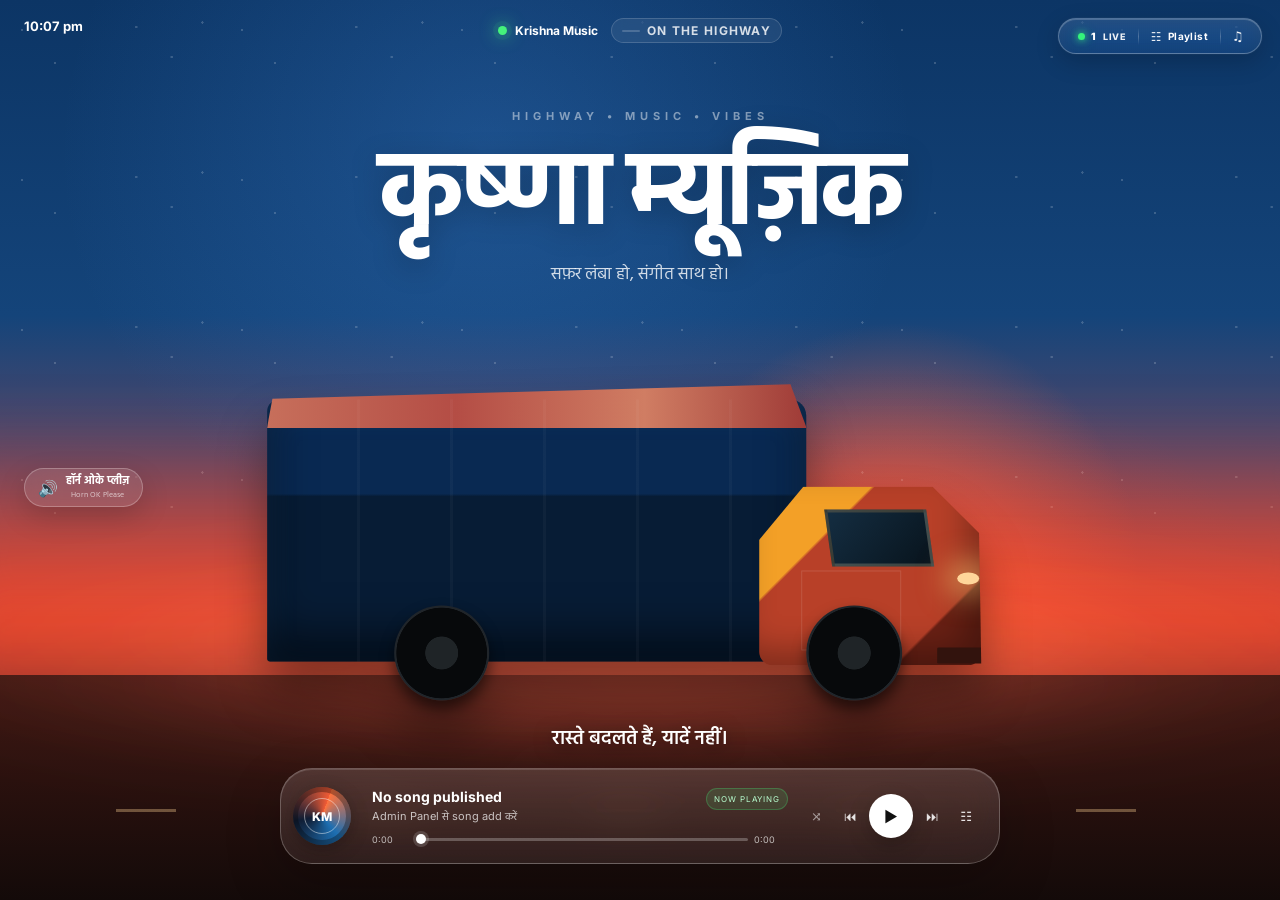
==== commit d2351c8f: "Add files via upload" ====
--- a/index.html
+++ b/index.html
@@ -13,18 +13,32 @@
 </head>
 <body>
   <div class="scene" aria-hidden="true">
-    <div class="room-wall"></div>
-    <div class="room-window"><span></span></div>
-    <div class="room-poster poster-one">OLD SONGS</div>
-    <div class="room-poster poster-two">90s</div>
-    <div class="room-shelf">
-      <div class="retro-radio"></div>
-      <div class="retro-boombox"></div>
-      <div class="cassette-stack"></div>
-      <div class="table-lamp"></div>
+    <div class="sky-glow"></div>
+    <div class="stars"></div>
+    <div class="horizon"></div>
+    <div class="road"></div>
+    <div class="fog fog-a"></div>
+    <div class="fog fog-b"></div>
+
+    <div class="truck-wrap">
+      <div class="truck">
+        <div class="cargo">
+          <div class="cargo-top"></div>
+          <div class="cargo-lines"></div>
+        </div>
+        <div class="cab">
+          <div class="windshield"></div>
+          <div class="door"></div>
+          <div class="bumper"></div>
+          <div class="headlight"></div>
+        </div>
+        <div class="wheel w1"></div>
+        <div class="wheel w2"></div>
+      </div>
     </div>
-    <div class="room-floor"></div>
-    <div class="room-vignette"></div>
+
+    <div class="light-streak s1"></div>
+    <div class="light-streak s2"></div>
   </div>
 
   <header class="topbar">
@@ -65,8 +79,8 @@
 
   <main class="hero">
     <section class="title-zone">
-      <p class="eyebrow">OLD SONGS • NEW MEMORIES</p>
-      <h1 class="retro-title">𝕂ℝ𝕀𝕊ℍℕ𝔸 𝕄𝕌𝕊𝕀ℂ</h1>
+      <p class="eyebrow">HIGHWAY • MUSIC • VIBES</p>
+      <h1>कृष्णा म्यूज़िक</h1>
       <p class="tagline">सफ़र लंबा हो, संगीत साथ हो।</p>
     </section>
 
@@ -74,27 +88,19 @@
       <p id="quote">रास्ते बदलते हैं, यादें नहीं।</p>
     </section>
 
-    <section class="player cassette-player">
-      <div class="cassette-left" aria-hidden="true">
-        <div class="cassette-label">KRISHNA HIGHWAY MIX</div>
-        <div class="reel reel-a"></div>
-        <div class="reel reel-b"></div>
-        <div class="tape-line"></div>
-        <small>KM-90 • STEREO</small>
+    <section class="player glass">
+      <div class="cover" aria-hidden="true">
+        <div class="cover-ring"></div>
+        <span>KM</span>
       </div>
 
       <div class="track-info">
         <div class="track-row">
           <div>
-            <span class="now-label">NOW PLAYING</span>
             <h2 id="trackTitle">Krishna Highway Mix</h2>
             <p id="trackArtist">Krishna Music</p>
           </div>
           <span class="track-badge">NOW PLAYING</span>
-        </div>
-
-        <div class="equalizer" aria-hidden="true">
-          <i></i><i></i><i></i><i></i><i></i><i></i><i></i><i></i><i></i><i></i><i></i><i></i>
         </div>
 
         <div class="progress-wrap">
@@ -105,11 +111,11 @@
       </div>
 
       <div class="controls">
-        <button class="ctrl" id="shuffleBtn" aria-label="Shuffle">⤨<small>SHUFFLE</small></button>
-        <button class="ctrl" id="prevBtn" aria-label="Previous">⏮<small>PREV</small></button>
-        <button class="play" id="playBtn" aria-label="Play or pause">▶<small>PLAY</small></button>
-        <button class="ctrl" id="nextBtn" aria-label="Next">⏭<small>NEXT</small></button>
-        <button class="ctrl" id="playlistBtn" aria-label="Playlist">☷<small>LIST</small></button>
+        <button class="ctrl" id="shuffleBtn" aria-label="Shuffle">⤨</button>
+        <button class="ctrl" id="prevBtn" aria-label="Previous">⏮</button>
+        <button class="play" id="playBtn" aria-label="Play or pause">▶</button>
+        <button class="ctrl" id="nextBtn" aria-label="Next">⏭</button>
+        <button class="ctrl" id="playlistBtn" aria-label="Playlist">☷</button>
       </div>
     </section>
   </main>
--- a/style.css
+++ b/style.css
@@ -1,580 +1,1296 @@
-
-@import url('https://fonts.googleapis.com/css2?family=Hind:wght@400;500;600;700&family=Inter:wght@400;500;600;700;800&family=Playfair+Display:wght@600;700;800&display=swap');
-
 :root{
-  --cream:#f7e2c1;
-  --cream2:#e9c89b;
-  --brown:#4a2a1d;
-  --brown2:#6e432f;
-  --wine:#873629;
-  --orange:#c96335;
-  --line:rgba(74,42,29,.24);
-  --soft:rgba(255,244,225,.82);
-  --edge:22px;
-}
+  --bg1:#051936;
+  --bg2:#0b3970;
+  --sun:#ff7d43;
+  --red:#e4472e;
+  --glass:rgba(255,255,255,.11);
+  --glass2:rgba(255,255,255,.18);
+  --line:rgba(255,255,255,.28);
+  --text:#fff;
+  --muted:rgba(255,255,255,.72);
+  --edge:24px;
+}
+
 *{box-sizing:border-box}
 html,body{width:100%;height:100%;margin:0}
 body{
   overflow:hidden;
-  color:var(--brown);
+  color:var(--text);
+  background:#061a36;
   font-family:Inter,Hind,system-ui,sans-serif;
-  background:#e6c397;
 }
 button,input{font:inherit}
 button{color:inherit}
-
-/* ===== CLEAN RETRO ROOM BACKGROUND ===== */
 .scene{
+  position:fixed; inset:0; overflow:hidden;
+  background:
+    radial-gradient(circle at 70% 63%, rgba(255,105,70,.72), transparent 23%),
+    linear-gradient(180deg,#0c3565 0%,#14447a 35%,#a44c54 69%,#28110f 100%);
+}
+.sky-glow{
+  position:absolute; inset:0;
+  background:
+    radial-gradient(ellipse at 38% 17%,rgba(63,135,220,.28),transparent 38%),
+    radial-gradient(ellipse at 70% 70%,rgba(255,65,40,.28),transparent 30%);
+  animation:breathe 8s ease-in-out infinite alternate;
+}
+.stars{
+  position:absolute; inset:0 0 42% 0; opacity:.18;
+  background-image:
+    radial-gradient(circle at 10% 20%,#fff 0 1px,transparent 1.4px),
+    radial-gradient(circle at 25% 42%,#fff 0 1px,transparent 1.4px),
+    radial-gradient(circle at 62% 18%,#fff 0 1px,transparent 1.4px),
+    radial-gradient(circle at 78% 38%,#fff 0 1px,transparent 1.4px),
+    radial-gradient(circle at 92% 15%,#fff 0 1px,transparent 1.4px);
+  background-size:220px 150px;
+}
+.horizon{
+  position:absolute; left:-5%; right:-5%; bottom:18%;
+  height:34%; filter:blur(32px);
+  background:linear-gradient(180deg,rgba(255,84,51,.04),rgba(255,68,31,.82) 62%,rgba(110,33,23,.6));
+}
+.road{
+  position:absolute; left:-10%; right:-10%; bottom:-6%;
+  height:31%; background:linear-gradient(#3e1712,#090707);
+  clip-path:polygon(4% 0,96% 0,100% 100%,0 100%);
+}
+.road::after{
+  content:""; position:absolute; left:10%; right:10%; top:48%;
+  height:3px; opacity:.35;
+  background:repeating-linear-gradient(90deg,transparent 0 90px,#ffd394 90px 150px,transparent 150px 240px);
+}
+.fog{
+  position:absolute; left:-10%; width:120%; height:26%; bottom:16%;
+  filter:blur(22px); opacity:.75; mix-blend-mode:screen;
+  background:radial-gradient(ellipse,rgba(255,82,58,.55),rgba(255,82,58,.1) 50%,transparent 72%);
+}
+.fog-a{animation:fogMove 16s linear infinite}
+.fog-b{bottom:11%;opacity:.5;animation:fogMove 22s linear infinite reverse}
+
+.truck-wrap{
+  position:absolute;
+  width:min(62vw,920px); height:min(31vw,430px);
+  left:50%; top:47%;
+  transform:translate(-50%,-15%);
+  animation:truckFloat 5.5s ease-in-out infinite;
+}
+.truck{position:relative;width:100%;height:100%;filter:drop-shadow(0 30px 24px rgba(0,0,0,.38))}
+.cargo{
+  position:absolute; left:3%; top:9%; width:68%; height:66%;
+  border-radius:12px 16px 4px 3px;
+  background:linear-gradient(180deg,#092952 0 36%,#071c35 37% 100%);
+  box-shadow:inset 0 -26px 45px rgba(0,0,0,.55), inset 0 10px 30px rgba(51,116,184,.24);
+}
+.cargo-top{
+  position:absolute; left:0; top:-7%; width:100%; height:18%;
+  background:linear-gradient(90deg,#c76f5b,#b44d45 35%,#d07d63 70%,#9f3b37);
+  clip-path:polygon(1% 38%,97% 7%,100% 100%,0 100%);
+  border-radius:15px 16px 0 0;
+}
+.cargo-lines{
+  position:absolute;inset:0;opacity:.22;
+  background:repeating-linear-gradient(90deg,transparent 0 90px,rgba(255,255,255,.14) 90px 93px);
+}
+.cab{
+  position:absolute; right:7%; top:31%; width:28%; height:45%;
+  background:linear-gradient(135deg,#f3a027 0 28%,#b84028 29% 78%,#692014 79%);
+  clip-path:polygon(20% 0,78% 0,99% 26%,100% 100%,0 100%,0 30%);
+  border-radius:14px;
+  box-shadow:inset -16px -16px 32px rgba(0,0,0,.3);
+}
+.windshield{
+  position:absolute;left:31%;top:13%;width:46%;height:32%;
+  background:linear-gradient(135deg,#142d41,#08141d);
+  border:3px solid rgba(255,215,140,.2);
+  transform:skewX(8deg);
+}
+.door{
+  position:absolute;left:19%;top:47%;width:45%;height:45%;
+  border:1px solid rgba(255,255,255,.12);
+}
+.bumper{
+  position:absolute;right:-5%;bottom:1%;width:25%;height:9%;
+  background:#32130d;border-radius:2px 12px 12px 2px;
+}
+.headlight{
+  position:absolute;right:1%;top:48%;width:10%;height:7%;
+  border-radius:50%;
+  background:#ffd69a;box-shadow:0 0 28px 12px rgba(255,203,116,.5);
+}
+.wheel{
+  position:absolute;bottom:15%;width:12%;aspect-ratio:1;border-radius:50%;
+  background:radial-gradient(circle,#1f2427 0 24%,#07090b 25% 67%,#20252a 68% 74%,#050607 75%);
+  box-shadow:0 8px 14px rgba(0,0,0,.55);
+}
+.w1{left:19%}.w2{right:17%}
+.light-streak{
+  position:absolute;height:3px;border-radius:999px;filter:blur(1px);opacity:.35;
+  background:linear-gradient(90deg,transparent,#ffd7aa,transparent);
+  animation:streak 5s linear infinite;
+}
+.s1{width:38%;left:-40%;bottom:24%}.s2{width:24%;left:-30%;bottom:19%;animation-delay:2.4s}
+
+.topbar{
+  position:fixed;z-index:20;left:0;right:0;top:0;
+  height:76px;padding:max(18px,env(safe-area-inset-top)) var(--edge) 0;
+  display:grid;grid-template-columns:1fr auto 1fr;align-items:start;
+  font-size:13px;
+}
+.clock{font-weight:700;text-transform:lowercase}
+.brand-dot{justify-self:center;display:flex;gap:8px;align-items:center;color:#fff;text-decoration:none}
+.brand-dot strong{font-size:12px}
+.brand-dot .muted{color:var(--muted);font-size:12px}
+.pulse-dot{width:9px;height:9px;border-radius:50%;background:#45f27b;box-shadow:0 0 0 5px rgba(69,242,123,.08),0 0 18px #45f27b;animation:pulse 1.8s infinite}
+.glass-btn{
+  justify-self:end;width:34px;height:34px;border-radius:50%;border:1px solid var(--line);
+  background:rgba(255,255,255,.08);backdrop-filter:blur(14px);cursor:pointer
+}
+
+.hero{
+  position:relative;z-index:10;min-height:100svh;
+  display:flex;flex-direction:column;align-items:center;justify-content:space-between;
+  padding:13vh 24px max(36px,env(safe-area-inset-bottom));
+}
+.title-zone{text-align:center;animation:rise .9s ease-out both}
+.eyebrow{font-size:11px;letter-spacing:.38em;margin:0 0 8px;color:rgba(255,255,255,.65)}
+.title-zone h1{
+  margin:0;font-family:Hind,sans-serif;font-weight:700;
+  font-size:clamp(64px,8.2vw,138px);line-height:.95;letter-spacing:-.04em;
+  text-shadow:0 8px 30px rgba(0,0,0,.22);
+}
+.tagline{
+  margin:12px 0 0;font-family:Hind,sans-serif;
+  font-size:clamp(15px,1.3vw,21px);color:rgba(255,255,255,.8)
+}
+.quote-wrap{
+  margin-top:auto;margin-bottom:14px;text-align:center;font-family:Hind,sans-serif;
+  font-size:clamp(16px,1.5vw,24px);font-weight:600;text-shadow:0 4px 18px rgba(0,0,0,.5)
+}
+.quote-wrap p{margin:0}
+
+.glass{
+  background:linear-gradient(180deg,rgba(255,255,255,.15),rgba(255,255,255,.08));
+  border:1px solid rgba(255,255,255,.24);
+  box-shadow:0 20px 55px rgba(0,0,0,.22),inset 0 1px rgba(255,255,255,.14);
+  backdrop-filter:blur(22px) saturate(130%);
+}
+.player{
+  width:min(720px,92vw);min-height:96px;border-radius:32px;
+  padding:11px 18px 11px 12px;display:grid;grid-template-columns:66px 1fr auto;gap:13px;align-items:center;
+}
+.cover{
+  width:58px;height:58px;border-radius:50%;display:grid;place-items:center;
+  background:conic-gradient(from 20deg,#ff733d,#1d6fb2,#101d34,#f05b35);
+  box-shadow:inset 0 0 0 5px rgba(0,0,0,.3),0 5px 18px rgba(0,0,0,.25);
+  font-weight:800;font-size:12px;position:relative;
+}
+.cover-ring{position:absolute;inset:11px;border:1px solid rgba(255,255,255,.45);border-radius:50%}
+.track-info{min-width:0}
+.track-row{display:flex;justify-content:space-between;gap:12px;align-items:start}
+.track-info h2{font-size:14px;margin:0 0 3px;white-space:nowrap;overflow:hidden;text-overflow:ellipsis}
+.track-info p{font-size:11px;margin:0;color:var(--muted)}
+.track-badge{font-size:8px;letter-spacing:.11em;background:rgba(69,242,123,.12);border:1px solid rgba(69,242,123,.25);color:#b9ffd0;border-radius:999px;padding:5px 7px;white-space:nowrap}
+.progress-wrap{margin-top:8px;display:grid;grid-template-columns:34px 1fr 34px;gap:8px;align-items:center;font-size:9px;color:rgba(255,255,255,.7)}
+input[type=range]{appearance:none;width:100%;height:3px;border-radius:999px;background:rgba(255,255,255,.25);outline:none}
+input[type=range]::-webkit-slider-thumb{appearance:none;width:10px;height:10px;border-radius:50%;background:#fff;box-shadow:0 0 0 3px rgba(255,255,255,.16)}
+.controls{display:flex;align-items:center;gap:4px}
+.ctrl,.play{border:0;background:transparent;cursor:pointer}
+.ctrl{width:30px;height:30px;font-size:13px;opacity:.88}
+.play{
+  width:44px;height:44px;border-radius:50%;background:#fff;color:#111;
+  display:grid;place-items:center;font-size:15px;box-shadow:0 8px 22px rgba(0,0,0,.24)
+}
+
+.horn-pill{position:fixed;z-index:20;left:24px;top:52%}
+.horn-pill button{
+  display:flex;align-items:center;gap:8px;padding:7px 13px;border-radius:999px;
+  border:1px solid rgba(255,255,255,.25);background:rgba(255,255,255,.1);
+  backdrop-filter:blur(16px);cursor:pointer;box-shadow:0 10px 28px rgba(0,0,0,.17)
+}
+.horn-pill strong,.horn-pill small{display:block;font-family:Hind,sans-serif;line-height:1}
+.horn-pill strong{font-size:11px}.horn-pill small{font-size:8px;color:rgba(255,255,255,.65);margin-top:4px}
+
+.playlist-panel{
+  position:fixed;z-index:30;right:24px;bottom:24px;width:min(390px,calc(100vw - 32px));
+  border-radius:26px;padding:20px;transform:translateY(125%);opacity:0;pointer-events:none;
+  transition:.45s cubic-bezier(.2,.8,.2,1)
+}
+.playlist-panel.open{transform:none;opacity:1;pointer-events:auto}
+.playlist-head{display:flex;justify-content:space-between;align-items:center;margin-bottom:12px}
+.playlist-head small{letter-spacing:.18em;color:var(--muted)}
+.playlist-head h3{margin:4px 0 0;font-size:24px}
+.playlist-head button{border:0;background:rgba(255,255,255,.1);width:34px;height:34px;border-radius:50%;cursor:pointer}
+.song-item{
+  width:100%;border:0;background:rgba(255,255,255,.05);padding:11px 12px;margin:7px 0;border-radius:14px;
+  display:flex;justify-content:space-between;text-align:left;cursor:pointer
+}
+.song-item.active{background:rgba(255,255,255,.14)}
+.song-item span{font-size:12px;color:var(--muted)}
+.playlist-note{font-size:11px;line-height:1.5;color:rgba(255,255,255,.65)}
+code{color:#fff}
+
+@keyframes breathe{to{transform:scale(1.04);opacity:.85}}
+@keyframes pulse{0%,100%{transform:scale(1)}50%{transform:scale(1.45)}}
+@keyframes fogMove{from{transform:translateX(-3%)}to{transform:translateX(7%)}}
+@keyframes truckFloat{0%,100%{transform:translate(-50%,-15%) translateY(0)}50%{transform:translate(-50%,-15%) translateY(-8px)}}
+@keyframes streak{from{transform:translateX(0)}to{transform:translateX(390vw)}}
+@keyframes rise{from{opacity:0;transform:translateY(26px)}to{opacity:1;transform:none}}
+
+@media (max-width:760px){
+  :root{--edge:16px}
+  .topbar{height:64px}
+  .brand-dot .muted{display:none}
+  .hero{padding-top:15vh;padding-bottom:26px}
+  .eyebrow{font-size:9px}
+  .tagline{font-size:14px}
+  .truck-wrap{width:112vw;height:58vw;left:47%;top:43%}
+  .player{grid-template-columns:56px 1fr;grid-template-areas:"cover info" "controls controls";padding:10px 12px;border-radius:26px}
+  .cover{grid-area:cover;width:50px;height:50px}
+  .track-info{grid-area:info}
+  .controls{grid-area:controls;justify-content:center;margin-top:3px}
+  .track-badge{display:none}
+  .horn-pill{left:12px;top:auto;bottom:145px}
+  .horn-pill strong{font-size:10px}
+  .quote-wrap{margin-bottom:10px}
+}
+@media (max-height:650px){
+  .hero{padding-top:11vh;padding-bottom:14px}
+  .tagline{display:none}
+  .quote-wrap{margin-bottom:8px;font-size:15px}
+  .player{min-height:82px}
+}
+/* ===== Krishna Music Playlist Message Slider ===== */
+
+.playlist-note-slider {
+  width: 100%;
+  margin-top: 14px;
+  overflow: hidden;
+  border: 1px solid rgba(255,255,255,0.16);
+  border-radius: 14px;
+  background: rgba(255,255,255,0.07);
+  padding: 9px 0;
+  position: relative;
+}
+
+.playlist-note-track {
+  display: inline-block;
+  white-space: nowrap;
+  padding-left: 100%;
+  font-size: 12px;
+  font-weight: 600;
+  letter-spacing: .3px;
+  color: rgba(255,255,255,.8);
+  animation: krishnaNoteSlide 12s linear infinite;
+}
+
+@keyframes krishnaNoteSlide {
+  from {
+    transform: translateX(0);
+  }
+  to {
+    transform: translateX(-100%);
+  }
+}
+
+.playlist-note-slider:hover .playlist-note-track {
+  animation-play-state: paused;
+}
+/* ===== Top Right Playlist Button ===== */
+
+.top-playlist-btn{
   position:fixed;
-  inset:0;
-  z-index:0;
-  overflow:hidden;
-  background:
-    linear-gradient(180deg,#f4d8ad 0%,#e7bc82 64%,#b16f45 100%);
-}
-.room-wall{
-  position:absolute;
-  inset:0 0 23% 0;
-  background:
-    linear-gradient(rgba(122,76,46,.06) 1px,transparent 1px),
-    linear-gradient(90deg,rgba(122,76,46,.05) 1px,transparent 1px),
-    linear-gradient(180deg,#f4dfbd,#eac896);
-  background-size:28px 28px,28px 28px,auto;
-}
-.room-window{
-  position:absolute;
-  left:4%;
-  top:9%;
-  width:19%;
-  height:42%;
-  border:10px solid #6e4830;
-  background:linear-gradient(#ffd3a0 0 52%,#d58b61 53% 100%);
-  box-shadow:inset 0 0 0 4px #c99965,0 15px 35px rgba(75,41,24,.18);
-}
-.room-window:before,.room-window:after{
-  content:"";
-  position:absolute;
-  background:#6e4830;
-}
-.room-window:before{left:50%;top:0;bottom:0;width:7px;transform:translateX(-50%)}
-.room-window:after{left:0;right:0;top:50%;height:7px;transform:translateY(-50%)}
-.room-window span{
-  position:absolute;
-  width:68px;height:68px;
-  right:10%;top:11%;
-  border-radius:50%;
-  background:#ffe2a3;
-  box-shadow:0 0 45px rgba(255,214,132,.9);
-}
-.room-poster{
-  position:absolute;
-  top:15%;
-  width:92px;
-  height:130px;
-  display:grid;
-  place-items:center;
-  text-align:center;
-  padding:8px;
-  border:7px solid #7b4a2f;
-  background:#d89b60;
-  color:#5a2d20;
-  font-family:Georgia,serif;
-  font-weight:800;
-  letter-spacing:.08em;
-  box-shadow:0 10px 24px rgba(70,37,21,.14);
-}
-.poster-one{left:27%}
-.poster-two{right:10%;transform:rotate(2deg)}
-.room-shelf{
-  position:absolute;
-  left:23%;
-  right:7%;
-  bottom:25%;
-  height:180px;
-  border-top:14px solid #6d4229;
-  border-bottom:20px solid #5c3522;
-  background:linear-gradient(#815135,#704329);
-  box-shadow:0 22px 38px rgba(73,38,22,.18);
-}
-.retro-radio{
-  position:absolute;
-  left:5%;
-  bottom:20px;
-  width:150px;
-  height:82px;
-  border:5px solid #5d3825;
-  border-radius:10px;
-  background:
-    radial-gradient(circle at 78% 50%,#4f3425 0 21px,#231812 22px 27px,transparent 28px),
-    repeating-linear-gradient(90deg,#5d3825 0 3px,transparent 3px 7px),
-    #b27743;
-  box-shadow:inset 0 0 0 3px #d2a267;
-}
-.retro-boombox{
-  position:absolute;
-  left:30%;
-  bottom:17px;
-  width:250px;
-  height:105px;
-  border:6px solid #574033;
-  border-radius:12px;
-  background:
-    radial-gradient(circle at 22% 62%,#1f1a16 0 29px,#5b5149 30px 35px,#1b1714 36px),
-    radial-gradient(circle at 78% 62%,#1f1a16 0 29px,#5b5149 30px 35px,#1b1714 36px),
-    linear-gradient(#b8a081 0 22%,#786a5b 23% 100%);
-}
-.retro-boombox:after{
-  content:"";
-  position:absolute;
-  left:37%;right:37%;top:39%;
-  height:42px;
-  border:4px solid #493d33;
-  background:#2b2420;
-}
-.cassette-stack{
-  position:absolute;
-  left:64%;
-  bottom:18px;
-  width:105px;
-  height:90px;
-  background:repeating-linear-gradient(180deg,#c38b55 0 12px,#65412b 12px 15px);
-  transform:skewY(-2deg);
-}
-.table-lamp{
-  position:absolute;
-  right:5%;
-  bottom:20px;
-  width:42px;
-  height:82px;
-  border-radius:4px;
-  background:linear-gradient(90deg,transparent 44%,#66452e 45% 55%,transparent 56%);
-}
-.table-lamp:before{
-  content:"";
-  position:absolute;
-  left:-22px;top:-36px;
-  width:86px;height:55px;
-  clip-path:polygon(20% 0,80% 0,100% 100%,0 100%);
-  background:#f3c87d;
-  box-shadow:0 0 30px rgba(255,205,124,.75);
-}
-.room-floor{
-  position:absolute;
-  left:0;right:0;bottom:0;height:23%;
-  background:
-    repeating-linear-gradient(90deg,#7b472e 0 120px,#6a3b27 120px 126px),
-    linear-gradient(#7b472e,#5c3223);
-  box-shadow:inset 0 12px 24px rgba(70,35,20,.17);
-}
-.room-vignette{
-  position:absolute;inset:0;
-  background:radial-gradient(ellipse at center,transparent 46%,rgba(81,44,27,.18) 100%);
-  pointer-events:none;
-}
-
-/* ===== TOP BAR ===== */
-.topbar{
-  position:fixed;
+  top:20px;
+  right:68px;
   z-index:25;
-  left:0;right:0;top:0;
-  height:70px;
-  padding:max(16px,env(safe-area-inset-top)) var(--edge) 0;
-  display:grid;
-  grid-template-columns:1fr auto 1fr;
-  align-items:start;
-}
-.clock,.brand-dot,.top-media-pill{
-  background:rgba(255,242,221,.88);
-  border:1px solid var(--line);
-  box-shadow:0 8px 24px rgba(74,39,22,.11);
-  backdrop-filter:blur(10px);
-}
-.clock{
-  justify-self:start;
-  padding:7px 11px;
-  border-radius:999px;
-  font-size:11px;
-  font-weight:800;
-}
-.brand-dot{
-  justify-self:center;
+
+  height:36px;
+  padding:0 14px;
+
   display:flex;
   align-items:center;
   gap:7px;
-  padding:7px 11px;
+
   border-radius:999px;
-  color:var(--brown);
-  text-decoration:none;
-}
-.brand-dot strong{font-size:10px}
-.brand-dot .muted{font-size:8px;color:#755540}
-.pulse-dot,.live-user-dot{
-  width:7px;height:7px;border-radius:50%;
-  background:#35c86f;
-  box-shadow:0 0 0 4px rgba(53,200,111,.10),0 0 10px rgba(53,200,111,.55);
-}
-.highway-status{display:inline-flex;align-items:center;gap:6px}
-.highway-line{width:16px;height:1px;background:#9c775f;border-radius:9px}
+  border:1px solid rgba(255,255,255,.28);
+
+  background:rgba(255,255,255,.10);
+  backdrop-filter:blur(16px);
+
+  color:#fff;
+  font-size:11px;
+  font-weight:700;
+  letter-spacing:.04em;
+
+  cursor:pointer;
+
+  box-shadow:
+    0 8px 25px rgba(0,0,0,.20),
+    inset 0 1px rgba(255,255,255,.16);
+
+  animation:playlistBtnGlow 2.5s ease-in-out infinite;
+  transition:.25s ease;
+}
+
+.top-playlist-btn:hover{
+  transform:translateY(-2px) scale(1.04);
+  background:rgba(255,255,255,.18);
+}
+
+.playlist-icon{
+  font-size:15px;
+  animation:playlistIconMove 1.8s ease-in-out infinite;
+}
+
+@keyframes playlistBtnGlow{
+  0%,100%{
+    box-shadow:
+      0 8px 25px rgba(0,0,0,.20),
+      0 0 0 0 rgba(255,255,255,.12);
+  }
+
+  50%{
+    box-shadow:
+      0 10px 30px rgba(0,0,0,.24),
+      0 0 0 5px rgba(255,255,255,.05);
+  }
+}
+
+@keyframes playlistIconMove{
+  0%,100%{transform:translateX(0)}
+  50%{transform:translateX(2px)}
+}
+
+@media(max-width:760px){
+  .top-playlist-btn{
+    right:58px;
+    top:16px;
+    height:32px;
+    padding:0 10px;
+    font-size:10px;
+  }
+}
+/* ===== Premium Sound / Mute Button ===== */
+
+.sound-toggle.glass-btn{
+  position: fixed;
+  top: 20px;
+  right: 22px;
+  z-index: 25;
+
+  width: 38px;
+  height: 38px;
+  border-radius: 50%;
+
+  display: grid;
+  place-items: center;
+
+  border: 1px solid rgba(255,255,255,.30);
+  background: rgba(255,255,255,.10);
+  backdrop-filter: blur(16px);
+
+  box-shadow:
+    0 8px 25px rgba(0,0,0,.20),
+    inset 0 1px rgba(255,255,255,.18);
+
+  cursor: pointer;
+  transition: .25s ease;
+
+  animation: soundGlow 2.4s ease-in-out infinite;
+}
+
+.sound-toggle.glass-btn:hover{
+  transform: scale(1.08);
+  background: rgba(255,255,255,.18);
+}
+
+.sound-toggle.glass-btn #soundIcon{
+  font-size: 16px;
+  display: inline-block;
+  animation: soundBounce 1.8s ease-in-out infinite;
+}
+
+@keyframes soundGlow{
+  0%,100%{
+    box-shadow:
+      0 8px 25px rgba(0,0,0,.20),
+      0 0 0 0 rgba(255,255,255,.12);
+  }
+
+  50%{
+    box-shadow:
+      0 10px 30px rgba(0,0,0,.24),
+      0 0 0 5px rgba(255,255,255,.05);
+  }
+}
+
+@keyframes soundBounce{
+  0%,100%{
+    transform: scale(1);
+  }
+
+  50%{
+    transform: scale(1.12);
+  }
+}
+
+@media(max-width:760px){
+  .sound-toggle.glass-btn{
+    top:16px;
+    right:16px;
+    width:34px;
+    height:34px;
+  }
+
+  .sound-toggle.glass-btn #soundIcon{
+    font-size:14px;
+  }
+}
+.horn-pill button{
+  transition:.25s ease;
+  animation:hornGlow 2.8s ease-in-out infinite;
+}
+
+.horn-pill button:hover{
+  transform:translateY(-2px) scale(1.04);
+  background:rgba(255,255,255,.16);
+}
+
+.horn-pill button:active{
+  transform:scale(.96);
+}
+
+.horn-icon{
+  display:inline-block;
+  animation:hornShake 2.2s ease-in-out infinite;
+}
+
+@keyframes hornGlow{
+  0%,100%{
+    box-shadow:0 10px 28px rgba(0,0,0,.17);
+  }
+  50%{
+    box-shadow:
+      0 12px 32px rgba(0,0,0,.22),
+      0 0 0 5px rgba(255,255,255,.05);
+  }
+}
+
+@keyframes hornShake{
+  0%,85%,100%{transform:rotate(0)}
+  90%{transform:rotate(-10deg)}
+  95%{transform:rotate(10deg)}
+}
+/* ===== Combined Playlist + Sound Pill ===== */
+
 .top-media-pill{
-  justify-self:end;
+  position:fixed;
+  top:18px;
+  right:18px;
+  z-index:30;
+
   display:flex;
   align-items:center;
+  gap:2px;
+
+  height:42px;
+  padding:4px;
+
   border-radius:999px;
-  padding:3px 5px;
-}
-.top-live-listeners,.top-playlist-btn,.sound-toggle{
-  min-height:27px;
-  border:0;
-  background:transparent;
+  border:1px solid rgba(255,255,255,.28);
+
+  background:rgba(255,255,255,.10);
+  backdrop-filter:blur(18px);
+
+  box-shadow:
+    0 10px 28px rgba(0,0,0,.20),
+    inset 0 1px rgba(255,255,255,.16);
+
+  animation:mediaPillGlow 2.8s ease-in-out infinite;
+}
+
+/* Playlist */
+.top-media-pill .top-playlist-btn{
+  position:static;
+  height:32px;
+
+  padding:0 12px;
+
   display:flex;
   align-items:center;
-  gap:5px;
-  padding:0 8px;
+  gap:7px;
+
+  border:0;
+  border-radius:999px;
+
+  background:transparent;
+  color:#fff;
+
+  font-size:11px;
+  font-weight:700;
+
+  cursor:pointer;
+
+  box-shadow:none;
+  animation:none;
+  transition:.25s ease;
+}
+
+/* Sound */
+.top-media-pill .sound-toggle{
+  position:static;
+
+  width:32px;
+  height:32px;
+
+  display:grid;
+  place-items:center;
+
+  border:0;
+  border-radius:50%;
+
+  background:transparent;
+  color:#fff;
+
+  cursor:pointer;
+
+  box-shadow:none;
+  animation:none;
+  transition:.25s ease;
+}
+
+/* Divider */
+.top-pill-divider{
+  width:1px;
+  height:20px;
+  background:rgba(255,255,255,.24);
+}
+
+/* Hover */
+.top-media-pill button:hover{
+  background:rgba(255,255,255,.14);
+  transform:scale(1.04);
+}
+
+/* Playlist Icon */
+.top-media-pill .playlist-icon{
+  display:inline-block;
+  font-size:14px;
+  animation:playlistMiniMove 1.8s ease-in-out infinite;
+}
+
+/* Sound Icon */
+.top-media-pill #soundIcon{
+  display:inline-block;
+  font-size:15px;
+  animation:soundMiniPulse 1.7s ease-in-out infinite;
+}
+
+/* Main Pill Glow */
+@keyframes mediaPillGlow{
+  0%,100%{
+    box-shadow:
+      0 10px 28px rgba(0,0,0,.20),
+      0 0 0 0 rgba(255,255,255,.10);
+  }
+
+  50%{
+    box-shadow:
+      0 12px 32px rgba(0,0,0,.24),
+      0 0 0 5px rgba(255,255,255,.04);
+  }
+}
+
+/* Playlist animation */
+@keyframes playlistMiniMove{
+  0%,100%{
+    transform:translateX(0);
+  }
+
+  50%{
+    transform:translateX(2px);
+  }
+}
+
+/* Sound animation */
+@keyframes soundMiniPulse{
+  0%,100%{
+    transform:scale(1);
+  }
+
+  50%{
+    transform:scale(1.15);
+  }
+}
+
+/* Mobile */
+@media(max-width:760px){
+  .top-media-pill{
+    top:14px;
+    right:14px;
+    height:36px;
+    padding:3px;
+  }
+
+  .top-media-pill .top-playlist-btn{
+    height:28px;
+    padding:0 9px;
+    font-size:10px;
+  }
+
+  .top-media-pill .sound-toggle{
+    width:28px;
+    height:28px;
+  }
+
+  .top-pill-divider{
+    height:17px;
+  }
+}
+/* ===== ON THE HIGHWAY PREMIUM STATUS ===== */
+
+.highway-status{
+  position:relative;
+  display:inline-flex;
+  align-items:center;
+  gap:7px;
+
+  padding:4px 10px;
+  margin-left:5px;
+
+  border:1px solid rgba(255,255,255,.16);
+  border-radius:999px;
+
+  background:rgba(255,255,255,.07);
+  backdrop-filter:blur(8px);
+
+  color:rgba(255,255,255,.82) !important;
+
+  font-size:9px;
+  font-weight:700;
+  letter-spacing:1.3px;
+  text-transform:uppercase;
+
+  overflow:hidden;
+}
+
+/* moving highway line */
+.highway-line{
+  width:18px;
+  height:2px;
+  position:relative;
+  overflow:hidden;
+
+  border-radius:10px;
+  background:rgba(255,255,255,.18);
+}
+
+.highway-line::after{
+  content:"";
+  position:absolute;
+  width:7px;
+  height:2px;
+
+  left:-8px;
+  top:0;
+
+  border-radius:10px;
+  background:#fff;
+
+  animation:highwayDrive 1.3s linear infinite;
+}
+
+@keyframes highwayDrive{
+  0%{
+    left:-8px;
+  }
+
+  100%{
+    left:20px;
+  }
+}
+/* ===== Fix HIGHWAY • MUSIC • VIBES spacing ===== */
+
+.eyebrow{
+  display:block;
+  margin-bottom:18px !important;
+  transform:translateY(-8px);
+  letter-spacing:5px;
+  font-size:11px;
+  font-weight:700;
+  opacity:.72;
+}
+
+.title-zone h1{
+  margin-top:0 !important;
+}
+/* ===== Thin Top Media Pill ===== */
+
+.top-media-pill{
+  height:28px !important;
+  padding:2px 7px !important;
+
+  border-radius:999px !important;
+  border:1px solid rgba(255,255,255,.22) !important;
+
+  background:rgba(255,255,255,.07) !important;
+  backdrop-filter:blur(10px);
+
+  display:flex;
+  align-items:center;
+  gap:3px;
+
+  box-shadow:
+    0 5px 14px rgba(0,0,0,.14),
+    inset 0 1px rgba(255,255,255,.10);
+}
+
+.top-live-listeners{
+  height:24px !important;
+  padding:0 8px !important;
+  font-size:9px !important;
+}
+
+.top-media-pill .top-playlist-btn{
+  height:24px !important;
+  padding:0 8px !important;
+
+  font-size:9px !important;
+  gap:5px !important;
+}
+
+.top-media-pill .sound-toggle{
+  width:25px !important;
+  height:24px !important;
+
+  font-size:13px !important;
+}
+
+.top-pill-divider{
+  height:14px !important;
+  opacity:.75;
+}
+
+.live-user-dot{
+  width:6px !important;
+  height:6px !important;
+}
+
+.top-media-pill .playlist-icon{
+  font-size:11px !important;
+}
+
+.top-media-pill #soundIcon{
+  font-size:12px !important;
+}
+/* ===== Final Fix: Live + Playlist + Sound Pill ===== */
+
+.top-media-pill{
+  height:34px !important;
+  padding:3px 8px !important;
+
+  border-radius:999px !important;
+  border:1px solid rgba(255,255,255,.24) !important;
+
+  background:rgba(255,255,255,.08) !important;
+  backdrop-filter:blur(12px);
+
+  gap:3px !important;
+
+  box-shadow:
+    0 6px 18px rgba(0,0,0,.16),
+    inset 0 1px 0 rgba(255,255,255,.12) !important;
+}
+
+.top-live-listeners{
+  height:28px !important;
+  padding:0 9px !important;
+  font-size:9px !important;
+  gap:5px !important;
+}
+
+.top-media-pill .top-playlist-btn{
+  height:28px !important;
+  padding:0 10px !important;
+  font-size:10px !important;
+  gap:6px !important;
+}
+
+.top-media-pill .sound-toggle{
+  width:29px !important;
+  height:28px !important;
+  font-size:14px !important;
+}
+
+.top-pill-divider{
+  height:17px !important;
+  background:rgba(255,255,255,.22) !important;
+}
+
+.live-user-dot{
+  width:7px !important;
+  height:7px !important;
+}
+
+.top-media-pill .playlist-icon{
+  font-size:12px !important;
+}
+
+.top-media-pill #soundIcon{
+  font-size:13px !important;
+}
+/* ===== FINAL PREMIUM TOP MEDIA PILL ===== */
+
+.top-media-pill{
+  height:36px !important;
+  padding:3px 8px !important;
+
+  display:flex !important;
+  align-items:center !important;
+  gap:0 !important;
+
+  border-radius:999px !important;
+  border:1px solid rgba(255,255,255,.26) !important;
+
+  background:
+    linear-gradient(
+      180deg,
+      rgba(255,255,255,.12),
+      rgba(255,255,255,.055)
+    ) !important;
+
+  backdrop-filter:blur(16px) saturate(140%) !important;
+
+  box-shadow:
+    0 8px 24px rgba(0,0,0,.18),
+    inset 0 1px 0 rgba(255,255,255,.18),
+    0 0 0 1px rgba(255,255,255,.03) !important;
+
+  overflow:hidden !important;
+}
+
+
+/* ===== LIVE AREA ===== */
+
+.top-live-listeners{
+  height:30px !important;
+  padding:0 11px !important;
+
+  display:flex !important;
+  align-items:center !important;
+  gap:6px !important;
+
+  border:0 !important;
+  border-radius:0 !important;
+  background:transparent !important;
+
+  color:rgba(255,255,255,.92) !important;
+  font-size:9px !important;
+  font-weight:800 !important;
+  letter-spacing:.7px !important;
+}
+
+.live-user-dot{
+  width:7px !important;
+  height:7px !important;
+
+  border-radius:50% !important;
+  background:#34f47b !important;
+
+  box-shadow:
+    0 0 7px rgba(52,244,123,.95),
+    0 0 14px rgba(52,244,123,.45) !important;
+
+  animation:premiumLivePulse 1.5s ease-in-out infinite !important;
+}
+
+#liveListenerCount{
+  font-size:10px !important;
+  font-weight:900 !important;
+  color:#fff !important;
+}
+
+
+/* ===== PLAYLIST - REMOVE INNER PILL ===== */
+
+.top-media-pill .top-playlist-btn{
+  position:static !important;
+
+  height:30px !important;
+  padding:0 11px !important;
+
+  display:flex !important;
+  align-items:center !important;
+  gap:6px !important;
+
+  border:0 !important;
+  outline:0 !important;
+  border-radius:0 !important;
+
+  background:transparent !important;
+
+  box-shadow:none !important;
+  animation:none !important;
+
+  color:#fff !important;
+  font-size:10px !important;
+  font-weight:700 !important;
+
+  cursor:pointer !important;
+}
+
+
+/* ===== SOUND - NO EXTRA CIRCLE ===== */
+
+.top-media-pill .sound-toggle{
+  position:static !important;
+
+  width:31px !important;
+  height:30px !important;
+
+  display:grid !important;
+  place-items:center !important;
+
+  border:0 !important;
+  outline:0 !important;
+  border-radius:0 !important;
+
+  background:transparent !important;
+
+  box-shadow:none !important;
+  animation:none !important;
+
+  cursor:pointer !important;
+}
+
+
+/* ===== DIVIDERS ===== */
+
+.top-pill-divider{
+  width:1px !important;
+  height:17px !important;
+
+  margin:0 1px !important;
+
+  background:linear-gradient(
+    transparent,
+    rgba(255,255,255,.32),
+    transparent
+  ) !important;
+}
+
+
+/* ===== ICONS ===== */
+
+.top-media-pill .playlist-icon{
+  font-size:12px !important;
+  opacity:.9;
+}
+
+.top-media-pill #soundIcon{
+  font-size:13px !important;
+  opacity:.95;
+}
+
+
+/* ===== HOVER ONLY - NO NEW PILL ===== */
+
+.top-media-pill .top-playlist-btn:hover,
+.top-media-pill .sound-toggle:hover{
+  background:rgba(255,255,255,.06) !important;
+  border-radius:0 !important;
+  transform:none !important;
+}
+
+
+/* ===== LIVE ANIMATION ===== */
+
+@keyframes premiumLivePulse{
+  0%,100%{
+    transform:scale(1);
+    opacity:1;
+  }
+
+  50%{
+    transform:scale(1.28);
+    opacity:.72;
+  }
+}
+/* ONLY REMOVE PLAYLIST INNER BACKGROUND */
+.top-media-pill .top-playlist-btn,
+.top-media-pill .top-playlist-btn:hover,
+.top-media-pill .top-playlist-btn:focus,
+.top-media-pill .top-playlist-btn:active{
+    background: transparent !important;
+    background-color: transparent !important;
+    box-shadow: none !important;
+    border: none !important;
+    outline: none !important;
+}
+/* ===== FORCE REMOVE PLAYLIST BOX ONLY ===== */
+
+.top-media-pill #topPlaylistBtn,
+.top-media-pill #topPlaylistBtn:hover,
+.top-media-pill #topPlaylistBtn:focus,
+.top-media-pill #topPlaylistBtn:active {
+    background: none !important;
+    background-image: none !important;
+    background-color: transparent !important;
+
+    border: 0 !important;
+    outline: 0 !important;
+    box-shadow: none !important;
+
+    border-radius: 0 !important;
+    filter: none !important;
+    backdrop-filter: none !important;
+}
+
+/* Agar box ::before / ::after se aa raha ho */
+.top-media-pill #topPlaylistBtn::before,
+.top-media-pill #topPlaylistBtn::after {
+    content: none !important;
+    display: none !important;
+    background: none !important;
+    box-shadow: none !important;
+    border: 0 !important;
+}
+
+/* Playlist ke andar ke elements ka background bhi remove */
+.top-media-pill #topPlaylistBtn span,
+.top-media-pill #topPlaylistBtn .playlist-icon {
+    background: transparent !important;
+    background-image: none !important;
+    border: 0 !important;
+    box-shadow: none !important;
+}
+
+/* ===== COMPACT DESKTOP FILE-MANAGER PLAYLIST ===== */
+.playlist-panel{
+  right:22px !important;
+  bottom:22px !important;
+  width:min(360px,calc(100vw - 28px)) !important;
+  height:470px !important;
+  padding:0 !important;
+  border-radius:20px !important;
+  overflow:hidden !important;
+  display:flex !important;
+  flex-direction:column !important;
+  background:linear-gradient(180deg,rgba(19,43,77,.92),rgba(47,23,20,.90)) !important;
+  border:1px solid rgba(255,255,255,.22) !important;
+  box-shadow:0 24px 70px rgba(0,0,0,.36),inset 0 1px rgba(255,255,255,.16) !important;
+  backdrop-filter:blur(22px) saturate(140%) !important;
+}
+
+.playlist-window-bar{
+  min-height:66px;
+  padding:13px 14px;
+  display:flex;
+  align-items:center;
+  justify-content:space-between;
+  border-bottom:1px solid rgba(255,255,255,.10);
+  background:linear-gradient(180deg,rgba(255,255,255,.08),rgba(255,255,255,.025));
+}
+.playlist-window-title{display:flex;align-items:center;gap:10px;min-width:0}
+.playlist-folder-icon{
+  width:32px;height:32px;border-radius:10px;display:grid;place-items:center;
+  background:linear-gradient(135deg,#ff9b4b,#ff6b45);color:#fff;font-size:14px;
+  box-shadow:0 8px 20px rgba(255,104,69,.25)
+}
+.playlist-window-title small{display:block;font-size:8px;letter-spacing:.18em;color:rgba(255,255,255,.55);font-weight:800}
+.playlist-window-title h3{margin:2px 0 0;font-size:18px;line-height:1.1}
+.playlist-close{width:30px;height:30px;border:1px solid rgba(255,255,255,.12);border-radius:9px;background:rgba(255,255,255,.06);cursor:pointer;transition:.2s ease}
+.playlist-close:hover{background:rgba(255,90,70,.18);transform:rotate(4deg)}
+
+.playlist-toolbar{display:flex;gap:6px;padding:10px 12px 8px;border-bottom:1px solid rgba(255,255,255,.08)}
+.playlist-tab{border:1px solid rgba(255,255,255,.10);background:rgba(255,255,255,.04);padding:6px 9px;border-radius:9px;font-size:10px;font-weight:700;color:rgba(255,255,255,.68);cursor:pointer;transition:.2s ease}
+.playlist-tab:hover{background:rgba(255,255,255,.08);color:#fff}
+.playlist-tab.active{background:rgba(255,255,255,.13);color:#fff;border-color:rgba(255,255,255,.18)}
+
+.playlist-file-header{display:grid;grid-template-columns:1.4fr .9fr 24px;gap:8px;padding:7px 14px 6px;color:rgba(255,255,255,.42);font-size:8px;font-weight:800;letter-spacing:.12em;border-bottom:1px solid rgba(255,255,255,.07)}
+.playlist-scroll-shell{flex:1;min-height:0;overflow-y:auto;overflow-x:hidden;padding:4px 5px 5px 6px;scrollbar-gutter:stable}
+.playlist-scroll-shell::-webkit-scrollbar{width:8px}
+.playlist-scroll-shell::-webkit-scrollbar-track{background:transparent}
+.playlist-scroll-shell::-webkit-scrollbar-thumb{background:rgba(255,255,255,.18);border-radius:999px;border:2px solid transparent;background-clip:padding-box}
+.playlist-scroll-shell::-webkit-scrollbar-thumb:hover{background:rgba(255,255,255,.28);background-clip:padding-box}
+
+.playlist-file-list{display:flex;flex-direction:column;gap:3px}
+.playlist-panel .song-item{
+  margin:0 !important;
+  padding:8px 9px !important;
+  border-radius:10px !important;
+  display:grid !important;
+  grid-template-columns:1.4fr .9fr 24px !important;
+  gap:8px !important;
+  align-items:center !important;
+  background:transparent !important;
+  border:1px solid transparent !important;
+  min-height:48px;
+  transition:.18s ease;
+}
+.playlist-panel .song-item:hover{background:rgba(255,255,255,.07) !important;border-color:rgba(255,255,255,.08) !important;transform:translateX(2px)}
+.playlist-panel .song-item.active{background:linear-gradient(90deg,rgba(75,146,220,.24),rgba(255,112,74,.14)) !important;border-color:rgba(255,255,255,.13) !important;box-shadow:inset 3px 0 #ff8b48}
+.playlist-panel .song-title-cell,.playlist-panel .song-artist-cell{min-width:0}
+.playlist-panel .song-title-cell strong,.playlist-panel .song-artist-cell span{display:block;white-space:nowrap;overflow:hidden;text-overflow:ellipsis}
+.playlist-panel .song-title-cell strong{font-size:11px;color:#fff}
+.playlist-panel .song-artist-cell span{font-size:9px;color:rgba(255,255,255,.58)}
+.playlist-panel .song-play-cell{display:grid;place-items:center;color:rgba(255,255,255,.7);font-size:10px}
+.playlist-panel .song-item.active .song-play-cell{color:#8dffb2}
+
+.playlist-footer{min-height:36px;padding:8px 12px;display:flex;align-items:center;justify-content:space-between;gap:10px;border-top:1px solid rgba(255,255,255,.08);font-size:8.5px;color:rgba(255,255,255,.52);background:rgba(0,0,0,.08)}
+
+@media(max-width:760px){
+  .playlist-panel{right:10px !important;bottom:12px !important;width:calc(100vw - 20px) !important;height:min(430px,72vh) !important;border-radius:18px !important}
+  .playlist-window-bar{min-height:60px;padding:11px 12px}
+  .playlist-file-header{grid-template-columns:1.35fr .8fr 22px}
+  .playlist-panel .song-item{grid-template-columns:1.35fr .8fr 22px !important}
+}
+
+
+/* =========================================================
+   KRISHNA MUSIC — PUBLISHED MUSIC FOLDERS
+   Premium desktop folder view inside Playlist
+========================================================= */
+.playlist-toolbar{
+  flex-wrap:wrap;
+}
+.playlist-folders-tab{
+  display:inline-flex;
+  align-items:center;
+  gap:4px;
+}
+.music-folder-item{
+  width:100%;
+  min-height:58px;
+  margin:3px 0;
+  padding:8px 10px;
+  border:1px solid rgba(255,255,255,.07);
+  border-radius:11px;
+  background:linear-gradient(135deg,rgba(255,255,255,.055),rgba(255,255,255,.018));
+  color:#fff;
+  display:grid;
+  grid-template-columns:38px 1fr auto 16px;
+  gap:9px;
+  align-items:center;
+  text-align:left;
+  cursor:pointer;
+  transition:.22s cubic-bezier(.2,.8,.2,1);
+}
+.music-folder-item:hover{
+  transform:translateX(3px);
+  border-color:rgba(255,173,77,.34);
+  background:linear-gradient(135deg,rgba(255,157,61,.12),rgba(74,139,214,.08));
+  box-shadow:0 9px 24px rgba(0,0,0,.13);
+}
+.music-folder-icon{
+  width:36px;
+  height:36px;
+  border-radius:10px;
+  display:grid;
+  place-items:center;
+  font-size:20px;
+  background:linear-gradient(145deg,rgba(255,181,72,.18),rgba(255,117,55,.08));
+  border:1px solid rgba(255,182,76,.18);
+  filter:drop-shadow(0 5px 10px rgba(0,0,0,.2));
+}
+.music-folder-copy{
+  min-width:0;
+}
+.music-folder-copy strong,
+.music-folder-copy small{
+  display:block;
+}
+.music-folder-copy strong{
+  font-size:10.5px;
+  white-space:nowrap;
+  overflow:hidden;
+  text-overflow:ellipsis;
+}
+.music-folder-copy small{
+  margin-top:3px;
+  font-size:8px;
+  color:rgba(255,255,255,.42);
+}
+.music-folder-count{
+  min-width:25px;
+  padding:4px 6px;
+  border-radius:999px;
+  text-align:center;
   font-size:8px;
   font-weight:800;
+  color:#ffd29e;
+  background:rgba(255,153,60,.09);
+  border:1px solid rgba(255,163,71,.16);
+}
+.music-folder-arrow{
+  color:rgba(255,255,255,.48);
+  font-size:20px;
+  transition:.2s;
+}
+.music-folder-item:hover .music-folder-arrow{
+  color:#ffb36e;
+  transform:translateX(2px);
+}
+.music-folder-back{
+  width:100%;
+  margin:2px 0 7px;
+  padding:8px 10px;
+  border:1px solid rgba(255,255,255,.08);
+  border-radius:10px;
+  background:rgba(255,255,255,.035);
+  color:#fff;
+  display:flex;
+  align-items:center;
+  gap:9px;
+  text-align:left;
   cursor:pointer;
-}
-.sound-toggle{width:28px;justify-content:center;padding:0}
-.top-pill-divider{width:1px;height:15px;background:rgba(74,42,29,.18)}
-
-/* ===== HERO ===== */
-.hero{
-  position:relative;
-  z-index:10;
-  min-height:100svh;
-  padding:11vh 20px 18px;
-  display:flex;
-  flex-direction:column;
-  align-items:center;
-  justify-content:space-between;
-}
-.title-zone{
-  text-align:center;
-  width:min(780px,88vw);
-  padding:17px 26px 14px;
-  border-radius:20px;
-  background:rgba(252,235,210,.84);
-  border:1px solid rgba(82,45,28,.15);
-  box-shadow:0 18px 45px rgba(69,35,19,.12);
-  backdrop-filter:blur(8px);
-}
-.eyebrow{
-  margin:0 0 10px;
+  transition:.2s ease;
+}
+.music-folder-back:hover{
+  background:rgba(255,255,255,.08);
+  transform:translateX(-2px);
+}
+.music-folder-back>span{
+  width:28px;
+  height:28px;
+  border-radius:8px;
+  display:grid;
+  place-items:center;
+  background:rgba(255,255,255,.06);
+  color:#ffb36e;
+}
+.music-folder-back strong,
+.music-folder-back small{
+  display:block;
+}
+.music-folder-back strong{
+  font-size:10px;
+}
+.music-folder-back small{
+  margin-top:2px;
   font-size:8px;
-  font-weight:900;
-  letter-spacing:.45em;
-  color:#894331;
-}
-.retro-title{
-  margin:0;
-  font-family:"Playfair Display",Georgia,serif;
-  font-size:clamp(42px,5.6vw,82px);
-  line-height:1;
-  letter-spacing:.035em;
-  color:#5d2b22;
-}
-.tagline{
-  margin:10px 0 0;
-  font-family:Hind,sans-serif;
-  font-size:clamp(13px,1.1vw,18px);
-  font-weight:600;
-  color:#6f4c37;
-}
-.quote-wrap{
-  margin-top:auto;
-  margin-bottom:9px;
-  padding:5px 12px;
-  border-radius:999px;
-  background:rgba(91,49,29,.84);
-  color:#fff0d7;
-  font-family:Hind,sans-serif;
-  font-size:clamp(12px,1.1vw,17px);
-  font-weight:700;
-}
-.quote-wrap p{margin:0}
-
-/* ===== CLEAN CASSETTE PLAYER ===== */
-.cassette-player{
-  width:min(760px,92vw);
-  min-height:118px;
-  display:grid;
-  grid-template-columns:180px 1fr auto;
-  align-items:stretch;
-  gap:0;
-  border:1px solid rgba(76,42,25,.34);
-  border-radius:18px;
-  background:linear-gradient(180deg,#f3d8ad,#dbb57d);
-  box-shadow:0 20px 52px rgba(61,29,13,.25),inset 0 1px 0 rgba(255,255,255,.75);
-  overflow:hidden;
-}
-.cassette-left{
-  position:relative;
-  margin:9px;
-  border:3px solid #5e3e2b;
-  border-radius:10px;
-  background:#241e19;
-  box-shadow:inset 0 0 0 4px #c39d6f;
-  overflow:hidden;
-}
-.cassette-label{
-  position:absolute;
-  left:9%;right:9%;top:7px;
-  padding:4px 4px;
-  border-radius:3px;
-  background:#ead5ae;
-  color:#4d2b20;
-  text-align:center;
-  font:700 italic 10px Georgia,serif;
-}
-.reel{
-  position:absolute;
-  top:56%;
-  width:34px;height:34px;
-  margin-top:-17px;
-  border-radius:50%;
-  background:radial-gradient(circle,#e1d1ad 0 13%,#302a24 14% 32%,#d5c29e 33% 41%,#111 42% 63%,#81705b 64% 68%,#111 69%);
-  animation:spin 2.5s linear infinite;
-}
-.reel-a{left:20%}.reel-b{right:20%}
-@keyframes spin{to{transform:rotate(360deg)}}
-.tape-line{
-  position:absolute;left:37%;right:37%;top:54%;
-  height:6px;border-radius:999px;background:#6e5944;
-}
-.cassette-left small{
-  position:absolute;left:9px;bottom:6px;
-  font-size:5px;font-weight:800;letter-spacing:.12em;color:#c8aa7d;
-}
-.track-info{
-  min-width:0;
-  padding:15px 15px 10px;
-  border-left:1px solid rgba(84,47,28,.18);
-  border-right:1px solid rgba(84,47,28,.18);
-}
-.track-row{display:flex;justify-content:space-between;gap:9px;align-items:flex-start}
-.now-label{font-size:6px;font-weight:900;letter-spacing:.18em;color:#8c573d}
-.track-info h2{
-  margin:4px 0 2px;
-  font-size:14px;
-  color:#4e2d21;
-  white-space:nowrap;overflow:hidden;text-overflow:ellipsis;
-}
-.track-info p{margin:0;font-size:9px;color:#775642}
-.track-badge{
-  padding:4px 6px;
-  border-radius:999px;
-  background:#7c8b57;
-  color:#fff5df;
-  font-size:6px;font-weight:900;letter-spacing:.08em;
-}
-.equalizer{
-  height:24px;
-  margin:8px 0 3px;
-  display:flex;align-items:flex-end;gap:3px;
-}
-.equalizer i{
-  width:3px;
-  height:45%;
-  border-radius:2px 2px 0 0;
-  background:#c65b32;
-  animation:eq 1s ease-in-out infinite alternate;
-}
-.equalizer i:nth-child(2n){height:80%;animation-delay:.15s}
-.equalizer i:nth-child(3n){height:60%;animation-delay:.3s}
-@keyframes eq{to{transform:scaleY(.42);transform-origin:bottom}}
-.progress-wrap{
-  display:grid;
-  grid-template-columns:28px 1fr 28px;
-  align-items:center;gap:6px;
-  font-size:7px;color:#73513d;
-}
-input[type=range]{
-  appearance:none;
-  width:100%;
-  height:4px;
-  border-radius:999px;
-  background:#8d7658;
-  outline:none;
-}
-input[type=range]::-webkit-slider-thumb{
-  appearance:none;
-  width:10px;height:10px;border-radius:50%;
-  background:#a7472f;border:2px solid #f1d5a8;
-}
-.controls{
-  display:grid;
-  grid-template-columns:repeat(5,56px);
-  padding:9px;
-  align-content:center;
-  gap:4px;
-}
-.ctrl,.play{
-  width:56px;height:46px;
-  border:1px solid rgba(81,45,27,.34);
-  border-radius:8px;
-  background:linear-gradient(#f6dfb8,#d7b27b);
-  color:#4e2e21;
+  color:rgba(255,255,255,.44);
+}
+.playlist-empty-folder{
+  min-height:170px;
+  padding:22px 14px;
   display:flex;
   flex-direction:column;
   align-items:center;
   justify-content:center;
-  gap:2px;
-  cursor:pointer;
-  box-shadow:inset 0 1px 0 rgba(255,255,255,.75),0 2px 0 #9f774d;
-}
-.ctrl small,.play small{font-size:5px;font-weight:900}
-.play{
-  background:linear-gradient(#b84f34,#842f26);
-  color:#fff0d7;
-  border-color:#69271f;
-}
-
-/* Horn */
-.horn-pill{position:fixed;z-index:24;left:18px;top:52%}
-.horn-pill button{
-  display:flex;align-items:center;gap:8px;
-  padding:7px 11px;border-radius:999px;
-  border:1px solid var(--line);
-  background:rgba(255,242,221,.90);
-  box-shadow:0 8px 22px rgba(67,34,19,.12);
-  cursor:pointer;
-}
-.horn-pill strong,.horn-pill small{display:block;line-height:1;font-family:Hind,sans-serif}
-.horn-pill strong{font-size:9px}.horn-pill small{font-size:6px;color:#7b5b47;margin-top:3px}
-
-/* ===== PLAYLIST PANEL ===== */
-.playlist-panel{
-  position:fixed;
-  z-index:40;
-  right:18px;
-  top:78px;
-  bottom:18px;
-  width:min(340px,calc(100vw - 24px));
-  border-radius:18px;
-  padding:0;
-  overflow:hidden;
-  background:rgba(248,228,199,.97);
-  border:1px solid rgba(79,43,25,.25);
-  box-shadow:0 20px 55px rgba(59,28,13,.24);
-  transform:translateX(120%);
-  opacity:0;
-  pointer-events:none;
-  transition:.4s cubic-bezier(.2,.8,.2,1);
-}
-.playlist-panel.open{transform:none;opacity:1;pointer-events:auto}
-.playlist-window-bar{
-  height:62px;padding:11px 13px;
-  display:flex;align-items:center;justify-content:space-between;
-  background:linear-gradient(#f5ddb8,#e5c295);
-  border-bottom:1px solid rgba(76,42,25,.14);
-}
-.playlist-window-title{display:flex;align-items:center;gap:8px}
-.playlist-folder-icon{
-  width:31px;height:31px;border-radius:9px;
-  display:grid;place-items:center;background:#bd5e36;color:#fff3df;
-}
-.playlist-window-title small{display:block;font-size:6px;font-weight:900;letter-spacing:.16em;color:#84543d}
-.playlist-window-title h3{margin:2px 0 0;font-size:16px}
-.playlist-close{
-  width:30px;height:30px;border-radius:9px;border:1px solid rgba(78,43,25,.16);
-  background:#f9e7cc;cursor:pointer;
-}
-.playlist-toolbar{display:flex;gap:5px;flex-wrap:wrap;padding:9px;background:#ecd0a8}
-.playlist-tab{
-  border:1px solid rgba(80,43,25,.16);
-  border-radius:8px;
-  background:#f8e5c7;
-  padding:6px 8px;
-  font-size:7px;font-weight:800;cursor:pointer;
-}
-.playlist-tab.active{background:#7c3027;color:#fff2df}
-.playlist-file-header{
-  display:grid;grid-template-columns:1.2fr .9fr 20px;
-  gap:7px;padding:6px 10px;
-  font-size:6px;font-weight:900;letter-spacing:.08em;color:#8a654e;
-}
-.playlist-scroll-shell{height:calc(100% - 146px);overflow:auto;padding:5px 7px}
-.song-item{
-  width:100%;min-height:46px;margin:4px 0;padding:7px 8px;
-  border:1px solid transparent;border-radius:9px;
-  background:#f8e5c8;
-  display:grid!important;grid-template-columns:1.2fr .9fr 20px!important;
-  align-items:center;gap:7px;text-align:left;cursor:pointer;
-}
-.song-item.active{background:#7e3127!important;color:#fff1dc}
-.song-item strong{font-size:8px}
-.song-item span{font-size:7px;color:#7e5b46}
-.song-item.active span{color:#f2d7bc}
-.playlist-footer{
-  height:38px;padding:0 10px;
-  display:flex;align-items:center;justify-content:space-between;
-  background:#e5c293;border-top:1px solid rgba(76,42,25,.12);
-  font-size:6px;font-weight:800;color:#75523e;
-}
-.music-folder-item{
-  width:100%;min-height:50px;margin:4px 0;padding:7px 8px;
-  border:1px solid rgba(80,43,25,.14);border-radius:9px;background:#f7e2c1;
-  display:grid;grid-template-columns:31px 1fr auto 14px;gap:7px;align-items:center;text-align:left;cursor:pointer;
-}
-.music-folder-icon{width:29px;height:29px;border-radius:8px;display:grid;place-items:center;background:#c46538}
-.music-folder-copy strong,.music-folder-copy small{display:block}
-.music-folder-copy strong{font-size:8px}.music-folder-copy small{font-size:6px;color:#8b674f;margin-top:2px}
-.music-folder-count{padding:3px 5px;border-radius:999px;background:#e0b982;font-size:6px;font-weight:900}
-.music-folder-arrow{font-size:16px;color:#996449}
-.music-folder-back{
-  width:100%;margin:2px 0 6px;padding:7px 8px;border:1px solid rgba(80,43,25,.14);border-radius:8px;background:#f4dcbc;
-  display:flex;align-items:center;gap:7px;text-align:left;cursor:pointer;
-}
-.music-folder-back>span{width:26px;height:26px;border-radius:7px;display:grid;place-items:center;background:#bf5c35;color:#fff}
-.music-folder-back strong,.music-folder-back small{display:block}.music-folder-back strong{font-size:8px}.music-folder-back small{font-size:6px;color:#86634c}
-.playlist-empty-folder{padding:24px 12px;text-align:center;color:#846149}
-.playlist-empty-folder>span{display:block;font-size:22px;margin-bottom:6px}
-.playlist-empty-folder strong{display:block;font-size:9px}.playlist-empty-folder small{display:block;font-size:6px;margin-top:3px}
-
-/* ===== MOBILE ===== */
-@media(max-width:760px){
-  :root{--edge:10px}
-  .topbar{height:56px;padding-top:10px}
-  .clock{font-size:9px;padding:5px 8px}
-  .brand-dot{padding:5px 7px}.brand-dot strong{font-size:8px}.brand-dot .muted{display:none}
-  .top-media-pill{padding:2px 3px}.top-live-listeners,.top-playlist-btn{padding:0 5px;font-size:7px}.sound-toggle{width:24px}
-  .hero{padding:9vh 8px 10px}
-  .title-zone{width:94vw;padding:11px 12px 9px;border-radius:15px}
-  .eyebrow{font-size:6px;letter-spacing:.30em;margin-bottom:6px}
-  .retro-title{font-size:clamp(27px,9vw,46px);letter-spacing:.01em}
-  .tagline{font-size:11px;margin-top:6px}
-  .quote-wrap{font-size:11px;margin-bottom:6px}
-  .horn-pill{left:8px;top:auto;bottom:100px}
-  .horn-pill button{padding:5px 8px}.horn-pill strong{font-size:8px}.horn-pill small{font-size:5px}
-  .cassette-player{
-    width:calc(100vw - 14px);
-    min-height:86px;
-    grid-template-columns:72px 1fr;
-    border-radius:14px;
-  }
-  .cassette-left{margin:6px 4px 6px 6px;border-width:2px}
-  .cassette-label{top:4px;font-size:5px;padding:2px}
-  .reel{width:20px;height:20px;margin-top:-8px}.reel-a{left:12%}.reel-b{right:12%}
-  .tape-line{height:4px}.cassette-left small{font-size:3px;left:4px;bottom:3px}
-  .track-info{padding:9px 7px 6px;border-right:0}
-  .now-label,.track-badge{display:none}
-  .track-info h2{font-size:10px;margin:0 0 2px}.track-info p{font-size:7px}
-  .equalizer{height:15px;margin:4px 0 1px;gap:2px}.equalizer i{width:2px}
-  .progress-wrap{grid-template-columns:23px 1fr 23px;gap:3px;font-size:5px}
-  .controls{
-    grid-column:1/-1;
-    grid-template-columns:repeat(5,1fr);
-    padding:0 6px 6px;
-    gap:3px;
-  }
-  .ctrl,.play{width:auto;height:36px;border-radius:6px}
-  .ctrl small,.play small{font-size:4px}
-  .playlist-panel{top:60px;right:7px;bottom:7px;width:min(320px,calc(100vw - 14px));border-radius:14px}
-  .room-poster{display:none}
-  .room-window{left:3%;width:26%;height:36%}
-  .room-shelf{left:18%;right:4%;height:135px}
-  .retro-radio{transform:scale(.7);transform-origin:left bottom}
-  .retro-boombox{left:28%;transform:scale(.65);transform-origin:left bottom}
-  .cassette-stack{left:66%;transform:scale(.72)}
-  .table-lamp{display:none}
-}
+  text-align:center;
+  color:rgba(255,255,255,.55);
+}
+.playlist-empty-folder>span{
+  font-size:27px;
+  margin-bottom:9px;
+  opacity:.8;
+}
+.playlist-empty-folder strong{
+  font-size:11px;
+  color:rgba(255,255,255,.75);
+}
+.playlist-empty-folder small{
+  margin-top:5px;
+  font-size:8px;
+  color:rgba(255,255,255,.38);
+}
